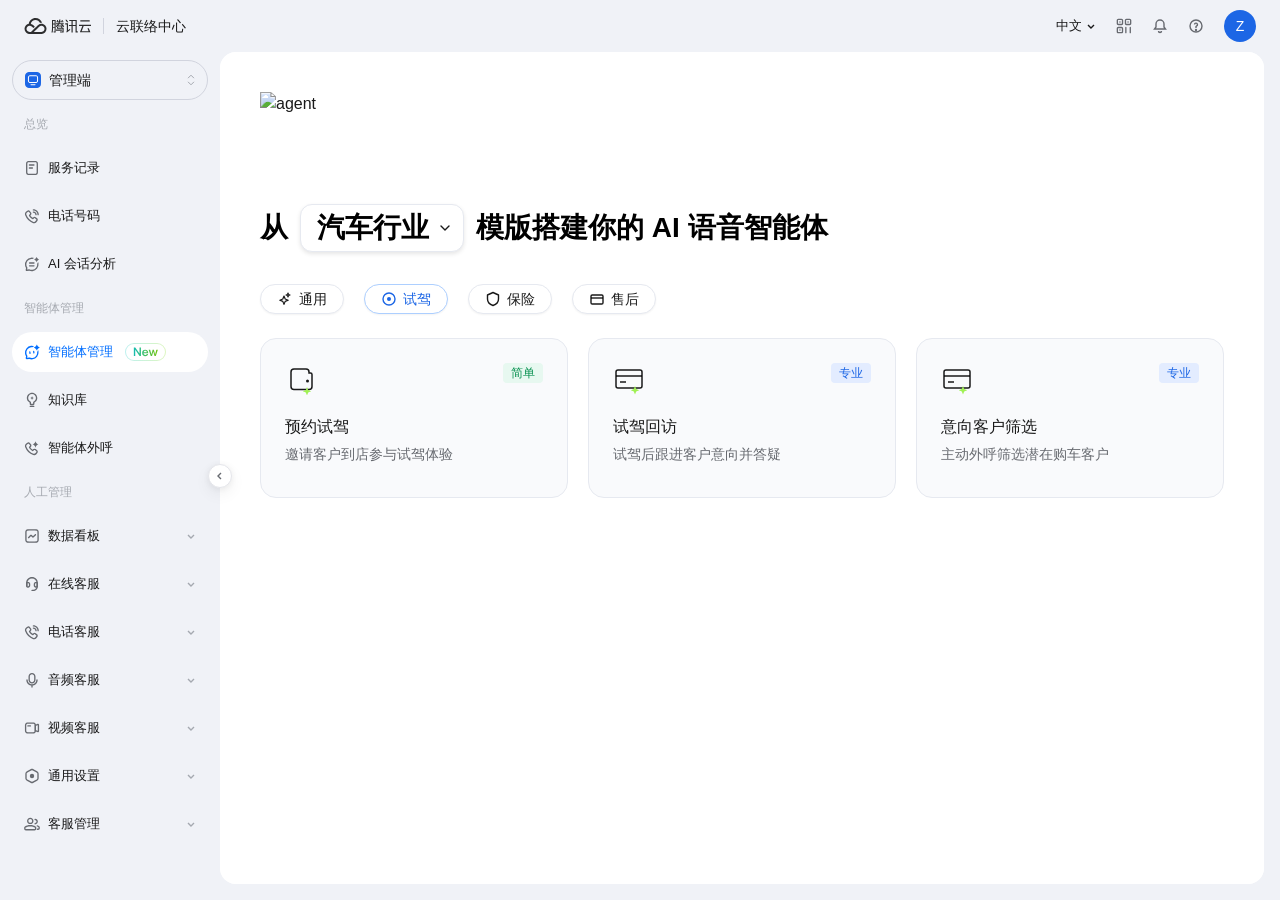
==== Management/Agent/AgentManagement/V4/index.html @ f0213a77 "release: Management/Agent/AgentManagement V4 - 智能体管理表单模式定稿" ====
<!doctype html>
<html lang="en">
  <head>
    <meta charset="UTF-8" />
    <meta name="viewport" content="width=device-width, initial-scale=1.0" />
    <title>tccc-agent-templates</title>
    <script type="module" crossorigin src="assets/index-DRwuhpdd.js"></script>
    <link rel="stylesheet" crossorigin href="assets/index-CaRxccrh.css">
  </head>
  <body>
    <div id="root"></div>
  </body>
</html>
---- Management/Agent/AgentManagement/V4/assets/index-CaRxccrh.css ----
*,:before,:after,::backdrop{--tw-border-spacing-x:0;--tw-border-spacing-y:0;--tw-translate-x:0;--tw-translate-y:0;--tw-rotate:0;--tw-skew-x:0;--tw-skew-y:0;--tw-scale-x:1;--tw-scale-y:1;--tw-pan-x: ;--tw-pan-y: ;--tw-pinch-zoom: ;--tw-scroll-snap-strictness:proximity;--tw-gradient-from-position: ;--tw-gradient-via-position: ;--tw-gradient-to-position: ;--tw-ordinal: ;--tw-slashed-zero: ;--tw-numeric-figure: ;--tw-numeric-spacing: ;--tw-numeric-fraction: ;--tw-ring-inset: ;--tw-ring-offset-width:0px;--tw-ring-offset-color:#fff;--tw-ring-color:#3b82f680;--tw-ring-offset-shadow:0 0 #0000;--tw-ring-shadow:0 0 #0000;--tw-shadow:0 0 #0000;--tw-shadow-colored:0 0 #0000;--tw-blur: ;--tw-brightness: ;--tw-contrast: ;--tw-grayscale: ;--tw-hue-rotate: ;--tw-invert: ;--tw-saturate: ;--tw-sepia: ;--tw-drop-shadow: ;--tw-backdrop-blur: ;--tw-backdrop-brightness: ;--tw-backdrop-contrast: ;--tw-backdrop-grayscale: ;--tw-backdrop-hue-rotate: ;--tw-backdrop-invert: ;--tw-backdrop-opacity: ;--tw-backdrop-saturate: ;--tw-backdrop-sepia: ;--tw-contain-size: ;--tw-contain-layout: ;--tw-contain-paint: ;--tw-contain-style: }*,:before,:after{box-sizing:border-box;border:0 solid #e5e7eb}:before,:after{--tw-content:""}html,:host{-webkit-text-size-adjust:100%;tab-size:4;font-feature-settings:normal;font-variation-settings:normal;-webkit-tap-highlight-color:transparent;font-family:PingFang SC,-apple-system,BlinkMacSystemFont,Helvetica Neue,Arial,sans-serif;line-height:1.5}body{line-height:inherit;margin:0}hr{height:0;color:inherit;border-top-width:1px}abbr:where([title]){-webkit-text-decoration:underline dotted;text-decoration:underline dotted}h1,h2,h3,h4,h5,h6{font-size:inherit;font-weight:inherit}a{color:inherit;-webkit-text-decoration:inherit;text-decoration:inherit}b,strong{font-weight:bolder}code,kbd,samp,pre{font-feature-settings:normal;font-variation-settings:normal;font-family:ui-monospace,SFMono-Regular,Menlo,Monaco,Consolas,Liberation Mono,Courier New,monospace;font-size:1em}small{font-size:80%}sub,sup{vertical-align:baseline;font-size:75%;line-height:0;position:relative}sub{bottom:-.25em}sup{top:-.5em}table{text-indent:0;border-color:inherit;border-collapse:collapse}button,input,optgroup,select,textarea{font-feature-settings:inherit;font-variation-settings:inherit;font-family:inherit;font-size:100%;font-weight:inherit;line-height:inherit;letter-spacing:inherit;color:inherit;margin:0;padding:0}button,select{text-transform:none}button,input:where([type=button]),input:where([type=reset]),input:where([type=submit]){-webkit-appearance:button;background-color:#0000;background-image:none}:-moz-focusring{outline:auto}:-moz-ui-invalid{box-shadow:none}progress{vertical-align:baseline}::-webkit-inner-spin-button{height:auto}::-webkit-outer-spin-button{height:auto}[type=search]{-webkit-appearance:textfield;outline-offset:-2px}::-webkit-search-decoration{-webkit-appearance:none}::-webkit-file-upload-button{-webkit-appearance:button;font:inherit}summary{display:list-item}blockquote,dl,dd,h1,h2,h3,h4,h5,h6,hr,figure,p,pre{margin:0}fieldset{margin:0;padding:0}legend{padding:0}ol,ul,menu{margin:0;padding:0;list-style:none}dialog{padding:0}textarea{resize:vertical}input::-moz-placeholder{opacity:1;color:#9ca3af}textarea::-moz-placeholder{opacity:1;color:#9ca3af}input::placeholder,textarea::placeholder{opacity:1;color:#9ca3af}button,[role=button]{cursor:pointer}:disabled{cursor:default}img,svg,video,canvas,audio,iframe,embed,object{vertical-align:middle;display:block}img,video{max-width:100%;height:auto}[hidden]:where(:not([hidden=until-found])){display:none}.sr-only{clip:rect(0, 0, 0, 0);white-space:nowrap;border-width:0;width:1px;height:1px;margin:-1px;padding:0;position:absolute;overflow:hidden}.pointer-events-none{pointer-events:none}.fixed{position:fixed}.absolute{position:absolute}.relative{position:relative}.inset-0{inset:0}.-right-3{right:-.75rem}.bottom-0{bottom:0}.bottom-3{bottom:.75rem}.left-0{left:0}.left-1\/2{left:50%}.left-3{left:.75rem}.left-\[30\%\]{left:30%}.left-full{left:100%}.right-0{right:0}.right-3{right:.75rem}.top-0{top:0}.top-1\/2{top:50%}.top-4{top:1rem}.top-full{top:100%}.z-10{z-index:10}.z-40{z-index:40}.z-50{z-index:50}.z-\[10000\]{z-index:10000}.z-\[9999\]{z-index:9999}.mx-0\.5{margin-left:.125rem;margin-right:.125rem}.mx-5{margin-left:1.25rem;margin-right:1.25rem}.mx-6{margin-left:1.5rem;margin-right:1.5rem}.mx-auto{margin-left:auto;margin-right:auto}.my-1{margin-top:.25rem;margin-bottom:.25rem}.-ml-1{margin-left:-.25rem}.-mr-1{margin-right:-.25rem}.mb-0\.5{margin-bottom:.125rem}.mb-1{margin-bottom:.25rem}.mb-2{margin-bottom:.5rem}.mb-3{margin-bottom:.75rem}.mb-4{margin-bottom:1rem}.mb-6{margin-bottom:1.5rem}.ml-1{margin-left:.25rem}.ml-2{margin-left:.5rem}.mr-2{margin-right:.5rem}.mt-0\.5{margin-top:.125rem}.mt-1{margin-top:.25rem}.mt-1\.5{margin-top:.375rem}.mt-2{margin-top:.5rem}.mt-3{margin-top:.75rem}.mt-5{margin-top:1.25rem}.mt-6{margin-top:1.5rem}.mt-8{margin-top:2rem}.line-clamp-2{-webkit-line-clamp:2;-webkit-box-orient:vertical;display:-webkit-box;overflow:hidden}.block{display:block}.inline-block{display:inline-block}.flex{display:flex}.inline-flex{display:inline-flex}.table{display:table}.grid{display:grid}.h-10{height:2.5rem}.h-11{height:2.75rem}.h-12{height:3rem}.h-14{height:3.5rem}.h-16{height:4rem}.h-2{height:.5rem}.h-2\.5{height:.625rem}.h-3{height:.75rem}.h-3\.5{height:.875rem}.h-4{height:1rem}.h-5{height:1.25rem}.h-6{height:1.5rem}.h-7{height:1.75rem}.h-8{height:2rem}.h-9{height:2.25rem}.h-\[100px\]{height:100px}.h-\[12px\]{height:12px}.h-\[160px\]{height:160px}.h-\[180px\]{height:180px}.h-\[30px\]{height:30px}.h-\[52px\]{height:52px}.h-\[60px\]{height:60px}.h-\[64px\]{height:64px}.h-\[72px\]{height:72px}.h-\[88px\]{height:88px}.h-auto{height:auto}.h-full{height:100%}.h-px{height:1px}.max-h-\[420px\]{max-height:420px}.min-h-0{min-height:0}.min-h-\[12px\]{min-height:12px}.w-10{width:2.5rem}.w-14{width:3.5rem}.w-2\.5{width:.625rem}.w-20{width:5rem}.w-3{width:.75rem}.w-3\.5{width:.875rem}.w-4{width:1rem}.w-5{width:1.25rem}.w-6{width:1.5rem}.w-7{width:1.75rem}.w-8{width:2rem}.w-\[100px\]{width:100px}.w-\[112px\]{width:112px}.w-\[160px\]{width:160px}.w-\[18px\]{width:18px}.w-\[20\%\]{width:20%}.w-\[30\%\]{width:30%}.w-\[420px\]{width:420px}.w-\[440px\]{width:440px}.w-\[684px\]{width:684px}.w-\[68px\]{width:68px}.w-\[96px\]{width:96px}.w-full{width:100%}.w-px{width:1px}.min-w-0{min-width:0}.min-w-\[116px\]{min-width:116px}.min-w-\[160px\]{min-width:160px}.min-w-\[64px\]{min-width:64px}.min-w-\[88px\]{min-width:88px}.max-w-\[120px\]{max-width:120px}.max-w-\[80\%\]{max-width:80%}.flex-1{flex:1}.shrink-0{flex-shrink:0}.table-fixed{table-layout:fixed}.border-collapse{border-collapse:collapse}.-translate-x-1\/2{--tw-translate-x:-50%;transform:translate(var(--tw-translate-x), var(--tw-translate-y)) rotate(var(--tw-rotate)) skewX(var(--tw-skew-x)) skewY(var(--tw-skew-y)) scaleX(var(--tw-scale-x)) scaleY(var(--tw-scale-y))}.-translate-y-1\/2{--tw-translate-y:-50%;transform:translate(var(--tw-translate-x), var(--tw-translate-y)) rotate(var(--tw-rotate)) skewX(var(--tw-skew-x)) skewY(var(--tw-skew-y)) scaleX(var(--tw-scale-x)) scaleY(var(--tw-scale-y))}.translate-x-0{--tw-translate-x:0px;transform:translate(var(--tw-translate-x), var(--tw-translate-y)) rotate(var(--tw-rotate)) skewX(var(--tw-skew-x)) skewY(var(--tw-skew-y)) scaleX(var(--tw-scale-x)) scaleY(var(--tw-scale-y))}.translate-x-4{--tw-translate-x:1rem;transform:translate(var(--tw-translate-x), var(--tw-translate-y)) rotate(var(--tw-rotate)) skewX(var(--tw-skew-x)) skewY(var(--tw-skew-y)) scaleX(var(--tw-scale-x)) scaleY(var(--tw-scale-y))}.rotate-180{--tw-rotate:180deg;transform:translate(var(--tw-translate-x), var(--tw-translate-y)) rotate(var(--tw-rotate)) skewX(var(--tw-skew-x)) skewY(var(--tw-skew-y)) scaleX(var(--tw-scale-x)) scaleY(var(--tw-scale-y))}.transform{transform:translate(var(--tw-translate-x), var(--tw-translate-y)) rotate(var(--tw-rotate)) skewX(var(--tw-skew-x)) skewY(var(--tw-skew-y)) scaleX(var(--tw-scale-x)) scaleY(var(--tw-scale-y))}.cursor-not-allowed{cursor:not-allowed}.cursor-pointer{cursor:pointer}.select-none{-webkit-user-select:none;user-select:none}.resize-none{resize:none}.resize{resize:both}.list-none{list-style-type:none}.grid-cols-2{grid-template-columns:repeat(2,minmax(0,1fr))}.grid-cols-3{grid-template-columns:repeat(3,minmax(0,1fr))}.grid-cols-\[40px_1fr_40px\]{grid-template-columns:40px 1fr 40px}.flex-col{flex-direction:column}.flex-wrap{flex-wrap:wrap}.items-start{align-items:flex-start}.items-center{align-items:center}.items-stretch{align-items:stretch}.justify-end{justify-content:flex-end}.justify-center{justify-content:center}.justify-between{justify-content:space-between}.gap-0\.5{gap:.125rem}.gap-1{gap:.25rem}.gap-1\.5{gap:.375rem}.gap-2{gap:.5rem}.gap-3{gap:.75rem}.gap-4{gap:1rem}.gap-5{gap:1.25rem}.gap-6{gap:1.5rem}.gap-\[6px\]{gap:6px}.gap-px{gap:1px}.space-y-2>:not([hidden])~:not([hidden]){--tw-space-y-reverse:0;margin-top:calc(.5rem * calc(1 - var(--tw-space-y-reverse)));margin-bottom:calc(.5rem * var(--tw-space-y-reverse))}.space-y-3>:not([hidden])~:not([hidden]){--tw-space-y-reverse:0;margin-top:calc(.75rem * calc(1 - var(--tw-space-y-reverse)));margin-bottom:calc(.75rem * var(--tw-space-y-reverse))}.space-y-5>:not([hidden])~:not([hidden]){--tw-space-y-reverse:0;margin-top:calc(1.25rem * calc(1 - var(--tw-space-y-reverse)));margin-bottom:calc(1.25rem * var(--tw-space-y-reverse))}.space-y-\[12px\]>:not([hidden])~:not([hidden]){--tw-space-y-reverse:0;margin-top:calc(12px * calc(1 - var(--tw-space-y-reverse)));margin-bottom:calc(12px * var(--tw-space-y-reverse))}.overflow-auto{overflow:auto}.overflow-hidden{overflow:hidden}.overflow-x-auto{overflow-x:auto}.overflow-y-auto{overflow-y:auto}.overflow-x-hidden{overflow-x:hidden}.truncate{text-overflow:ellipsis;white-space:nowrap;overflow:hidden}.whitespace-nowrap{white-space:nowrap}.whitespace-pre-line{white-space:pre-line}.whitespace-pre-wrap{white-space:pre-wrap}.rounded{border-radius:.25rem}.rounded-2xl{border-radius:1rem}.rounded-\[14px\]{border-radius:14px}.rounded-\[1px\]{border-radius:1px}.rounded-\[4px\]{border-radius:4px}.rounded-full{border-radius:9999px}.rounded-lg{border-radius:.5rem}.rounded-md{border-radius:.375rem}.rounded-sm{border-radius:.125rem}.rounded-xl{border-radius:.75rem}.border{border-width:1px}.border-\[3px\]{border-width:3px}.border-x{border-left-width:1px;border-right-width:1px}.border-b{border-bottom-width:1px}.border-l{border-left-width:1px}.border-t{border-top-width:1px}.border-\[\#1C66E5\]{--tw-border-opacity:1;border-color:rgb(28 102 229/var(--tw-border-opacity,1))}.border-\[\#ADCFFF\]{--tw-border-opacity:1;border-color:rgb(173 207 255/var(--tw-border-opacity,1))}.border-\[\#C8D3E6\]{--tw-border-opacity:1;border-color:rgb(200 211 230/var(--tw-border-opacity,1))}.border-\[\#C9CDD4\]{--tw-border-opacity:1;border-color:rgb(201 205 212/var(--tw-border-opacity,1))}.border-\[\#D1D4DE\]{--tw-border-opacity:1;border-color:rgb(209 212 222/var(--tw-border-opacity,1))}.border-\[\#D9DCE3\]{--tw-border-opacity:1;border-color:rgb(217 220 227/var(--tw-border-opacity,1))}.border-\[\#E54545\]{--tw-border-opacity:1;border-color:rgb(229 69 69/var(--tw-border-opacity,1))}.border-\[\#E5E6EB\]{--tw-border-opacity:1;border-color:rgb(229 230 235/var(--tw-border-opacity,1))}.border-\[\#E6E9EF\]{--tw-border-opacity:1;border-color:rgb(230 233 239/var(--tw-border-opacity,1))}.border-\[\#E6E9F0\]{--tw-border-opacity:1;border-color:rgb(230 233 240/var(--tw-border-opacity,1))}.border-\[\#F2F3F5\]{--tw-border-opacity:1;border-color:rgb(242 243 245/var(--tw-border-opacity,1))}.border-brandblue{--tw-border-opacity:1;border-color:rgb(0 110 255/var(--tw-border-opacity,1))}.border-buttonblue{--tw-border-opacity:1;border-color:rgb(28 102 229/var(--tw-border-opacity,1))}.border-strokeprimary{--tw-border-opacity:1;border-color:rgb(209 212 222/var(--tw-border-opacity,1))}.border-strokesecondary{--tw-border-opacity:1;border-color:rgb(230 233 240/var(--tw-border-opacity,1))}.border-texttertiary{--tw-border-opacity:1;border-color:rgb(165 169 176/var(--tw-border-opacity,1))}.bg-\[\#131417\]{--tw-bg-opacity:1;background-color:rgb(19 20 23/var(--tw-bg-opacity,1))}.bg-\[\#1C66E5\]{--tw-bg-opacity:1;background-color:rgb(28 102 229/var(--tw-bg-opacity,1))}.bg-\[\#C8D3E6\]{--tw-bg-opacity:1;background-color:rgb(200 211 230/var(--tw-bg-opacity,1))}.bg-\[\#D1D4DE\]{--tw-bg-opacity:1;background-color:rgb(209 212 222/var(--tw-bg-opacity,1))}.bg-\[\#DCDDE1\]{--tw-bg-opacity:1;background-color:rgb(220 221 225/var(--tw-bg-opacity,1))}.bg-\[\#E3ECFF\]{--tw-bg-opacity:1;background-color:rgb(227 236 255/var(--tw-bg-opacity,1))}.bg-\[\#E54545\]{--tw-bg-opacity:1;background-color:rgb(229 69 69/var(--tw-bg-opacity,1))}.bg-\[\#E5E6EB\]{--tw-bg-opacity:1;background-color:rgb(229 230 235/var(--tw-bg-opacity,1))}.bg-\[\#E6E9F0\]{--tw-bg-opacity:1;background-color:rgb(230 233 240/var(--tw-bg-opacity,1))}.bg-\[\#E7F8F0\]{--tw-bg-opacity:1;background-color:rgb(231 248 240/var(--tw-bg-opacity,1))}.bg-\[\#E8F6EE\]{--tw-bg-opacity:1;background-color:rgb(232 246 238/var(--tw-bg-opacity,1))}.bg-\[\#EAF2FF\]{--tw-bg-opacity:1;background-color:rgb(234 242 255/var(--tw-bg-opacity,1))}.bg-\[\#EBEDF1\]{--tw-bg-opacity:1;background-color:rgb(235 237 241/var(--tw-bg-opacity,1))}.bg-\[\#EBF3FF\]{--tw-bg-opacity:1;background-color:rgb(235 243 255/var(--tw-bg-opacity,1))}.bg-\[\#F0F2F7\]{--tw-bg-opacity:1;background-color:rgb(240 242 247/var(--tw-bg-opacity,1))}.bg-\[\#F2F3F5\]{--tw-bg-opacity:1;background-color:rgb(242 243 245/var(--tw-bg-opacity,1))}.bg-\[\#F2F4F8\]{--tw-bg-opacity:1;background-color:rgb(242 244 248/var(--tw-bg-opacity,1))}.bg-\[\#F5F7FA\]{--tw-bg-opacity:1;background-color:rgb(245 247 250/var(--tw-bg-opacity,1))}.bg-\[\#F9FAFC\]{--tw-bg-opacity:1;background-color:rgb(249 250 252/var(--tw-bg-opacity,1))}.bg-\[\#FFF4E5\]{--tw-bg-opacity:1;background-color:rgb(255 244 229/var(--tw-bg-opacity,1))}.bg-black\/30{background-color:#0000004d}.bg-black\/\[0\.04\]{background-color:#0000000a}.bg-brandblue{--tw-bg-opacity:1;background-color:rgb(0 110 255/var(--tw-bg-opacity,1))}.bg-buttonblue{--tw-bg-opacity:1;background-color:rgb(28 102 229/var(--tw-bg-opacity,1))}.bg-strokesecondary{--tw-bg-opacity:1;background-color:rgb(230 233 240/var(--tw-bg-opacity,1))}.bg-transparent{background-color:#0000}.bg-white{--tw-bg-opacity:1;background-color:rgb(255 255 255/var(--tw-bg-opacity,1))}.p-0\.5{padding:.125rem}.p-1\.5{padding:.375rem}.p-5{padding:1.25rem}.p-6{padding:1.5rem}.px-1\.5{padding-left:.375rem;padding-right:.375rem}.px-10{padding-left:2.5rem;padding-right:2.5rem}.px-2{padding-left:.5rem;padding-right:.5rem}.px-3{padding-left:.75rem;padding-right:.75rem}.px-3\.5{padding-left:.875rem;padding-right:.875rem}.px-4{padding-left:1rem;padding-right:1rem}.px-5{padding-left:1.25rem;padding-right:1.25rem}.px-6{padding-left:1.5rem;padding-right:1.5rem}.px-\[18px\]{padding-left:18px;padding-right:18px}.py-1{padding-top:.25rem;padding-bottom:.25rem}.py-10{padding-top:2.5rem;padding-bottom:2.5rem}.py-2{padding-top:.5rem;padding-bottom:.5rem}.py-2\.5{padding-top:.625rem;padding-bottom:.625rem}.py-3{padding-top:.75rem;padding-bottom:.75rem}.py-3\.5{padding-top:.875rem;padding-bottom:.875rem}.py-5{padding-top:1.25rem;padding-bottom:1.25rem}.py-6{padding-top:1.5rem;padding-bottom:1.5rem}.pb-10{padding-bottom:2.5rem}.pb-2{padding-bottom:.5rem}.pb-3{padding-bottom:.75rem}.pb-4{padding-bottom:1rem}.pb-5{padding-bottom:1.25rem}.pb-6{padding-bottom:1.5rem}.pl-2{padding-left:.5rem}.pl-3{padding-left:.75rem}.pl-4{padding-left:1rem}.pl-5{padding-left:1.25rem}.pl-8{padding-left:2rem}.pl-\[28px\]{padding-left:28px}.pr-1\.5{padding-right:.375rem}.pr-2{padding-right:.5rem}.pr-2\.5{padding-right:.625rem}.pr-4{padding-right:1rem}.pr-5{padding-right:1.25rem}.pt-1{padding-top:.25rem}.pt-10{padding-top:2.5rem}.pt-16{padding-top:4rem}.pt-2{padding-top:.5rem}.pt-3{padding-top:.75rem}.pt-4{padding-top:1rem}.pt-5{padding-top:1.25rem}.pt-6{padding-top:1.5rem}.pt-\[120px\]{padding-top:120px}.pt-\[18px\]{padding-top:18px}.text-left{text-align:left}.text-center{text-align:center}.text-right{text-align:right}.align-middle{vertical-align:middle}.text-\[10px\]{font-size:10px}.text-\[11px\]{font-size:11px}.text-\[12px\]{font-size:12px}.text-\[13px\]{font-size:13px}.text-\[14px\]{font-size:14px}.text-\[16px\]{font-size:16px}.text-\[18px\]{font-size:18px}.text-\[22px\]{font-size:22px}.text-\[28px\]{font-size:28px}.text-sm{font-size:.875rem;line-height:1.25rem}.text-xs{font-size:.75rem;line-height:1rem}.font-medium{font-weight:500}.font-normal{font-weight:400}.font-semibold{font-weight:600}.leading-4{line-height:1rem}.leading-5{line-height:1.25rem}.leading-6{line-height:1.5rem}.leading-9{line-height:2.25rem}.leading-\[16px\]{line-height:16px}.leading-\[18px\]{line-height:18px}.leading-\[20px\]{line-height:20px}.leading-\[22px\]{line-height:22px}.leading-\[27px\]{line-height:27px}.leading-none{line-height:1}.text-\[\#089050\]{--tw-text-opacity:1;color:rgb(8 144 80/var(--tw-text-opacity,1))}.text-\[\#16A34A\]{--tw-text-opacity:1;color:rgb(22 163 74/var(--tw-text-opacity,1))}.text-\[\#1C66E5\]{--tw-text-opacity:1;color:rgb(28 102 229/var(--tw-text-opacity,1))}.text-\[\#1D2129\]{--tw-text-opacity:1;color:rgb(29 33 41/var(--tw-text-opacity,1))}.text-\[\#4E5969\]{--tw-text-opacity:1;color:rgb(78 89 105/var(--tw-text-opacity,1))}.text-\[\#86909C\]{--tw-text-opacity:1;color:rgb(134 144 156/var(--tw-text-opacity,1))}.text-\[\#A5A9B0\]{--tw-text-opacity:1;color:rgb(165 169 176/var(--tw-text-opacity,1))}.text-\[\#C9CDD4\]{--tw-text-opacity:1;color:rgb(201 205 212/var(--tw-text-opacity,1))}.text-\[\#E54545\]{--tw-text-opacity:1;color:rgb(229 69 69/var(--tw-text-opacity,1))}.text-\[\#FF7200\]{--tw-text-opacity:1;color:rgb(255 114 0/var(--tw-text-opacity,1))}.text-\[rgba\(0\,0\,0\,0\.9\)\]{color:#000000e6}.text-black{--tw-text-opacity:1;color:rgb(0 0 0/var(--tw-text-opacity,1))}.text-brandblue{--tw-text-opacity:1;color:rgb(0 110 255/var(--tw-text-opacity,1))}.text-buttonblue{--tw-text-opacity:1;color:rgb(28 102 229/var(--tw-text-opacity,1))}.text-textprimary{color:#000000e6}.text-textsecondary{--tw-text-opacity:1;color:rgb(103 106 112/var(--tw-text-opacity,1))}.text-texttertiary{--tw-text-opacity:1;color:rgb(165 169 176/var(--tw-text-opacity,1))}.text-white{--tw-text-opacity:1;color:rgb(255 255 255/var(--tw-text-opacity,1))}.placeholder-texttertiary::placeholder{--tw-placeholder-opacity:1;color:rgb(165 169 176/var(--tw-placeholder-opacity,1))}.opacity-0{opacity:0}.opacity-40{opacity:.4}.shadow{--tw-shadow:0 1px 3px 0 #0000001a, 0 1px 2px -1px #0000001a;--tw-shadow-colored:0 1px 3px 0 var(--tw-shadow-color), 0 1px 2px -1px var(--tw-shadow-color);box-shadow:var(--tw-ring-offset-shadow,0 0 #0000), var(--tw-ring-shadow,0 0 #0000), var(--tw-shadow)}.shadow-\[0_0_0_2px_rgba\(28\,102\,229\,0\.12\)\]{--tw-shadow:0 0 0 2px #1c66e51f;--tw-shadow-colored:0 0 0 2px var(--tw-shadow-color);box-shadow:var(--tw-ring-offset-shadow,0 0 #0000), var(--tw-ring-shadow,0 0 #0000), var(--tw-shadow)}.shadow-\[0_6px_16px_rgba\(0\,0\,0\,0\.06\)\,_0_1px_6px_rgba\(0\,0\,0\,0\.06\)\]{--tw-shadow:0 6px 16px #0000000f, 0 1px 6px #0000000f;--tw-shadow-colored:0 6px 16px var(--tw-shadow-color), 0 1px 6px var(--tw-shadow-color);box-shadow:var(--tw-ring-offset-shadow,0 0 #0000), var(--tw-ring-shadow,0 0 #0000), var(--tw-shadow)}.shadow-\[0_6px_16px_rgba\(0\,0\,0\,0\.12\)\,_0_1px_6px_rgba\(0\,0\,0\,0\.12\)\]{--tw-shadow:0 6px 16px #0000001f, 0 1px 6px #0000001f;--tw-shadow-colored:0 6px 16px var(--tw-shadow-color), 0 1px 6px var(--tw-shadow-color);box-shadow:var(--tw-ring-offset-shadow,0 0 #0000), var(--tw-ring-shadow,0 0 #0000), var(--tw-shadow)}.shadow-card{--tw-shadow:0 1px 2px #0000000d;--tw-shadow-colored:0 1px 2px var(--tw-shadow-color);box-shadow:var(--tw-ring-offset-shadow,0 0 #0000), var(--tw-ring-shadow,0 0 #0000), var(--tw-shadow)}.shadow-card-md{--tw-shadow:0 2px 4px #0000001a;--tw-shadow-colored:0 2px 4px var(--tw-shadow-color);box-shadow:var(--tw-ring-offset-shadow,0 0 #0000), var(--tw-ring-shadow,0 0 #0000), var(--tw-shadow)}.shadow-light-s{--tw-shadow:0 6px 16px #0000000f, 0 1px 6px #0000000f;--tw-shadow-colored:0 6px 16px var(--tw-shadow-color), 0 1px 6px var(--tw-shadow-color);box-shadow:var(--tw-ring-offset-shadow,0 0 #0000), var(--tw-ring-shadow,0 0 #0000), var(--tw-shadow)}.shadow-sm{--tw-shadow:0 1px 2px 0 #0000000d;--tw-shadow-colored:0 1px 2px 0 var(--tw-shadow-color);box-shadow:var(--tw-ring-offset-shadow,0 0 #0000), var(--tw-ring-shadow,0 0 #0000), var(--tw-shadow)}.outline-none{outline-offset:2px;outline:2px solid #0000}.outline{outline-style:solid}.ring{--tw-ring-offset-shadow:var(--tw-ring-inset) 0 0 0 var(--tw-ring-offset-width) var(--tw-ring-offset-color);--tw-ring-shadow:var(--tw-ring-inset) 0 0 0 calc(3px + var(--tw-ring-offset-width)) var(--tw-ring-color);box-shadow:var(--tw-ring-offset-shadow), var(--tw-ring-shadow), var(--tw-shadow,0 0 #0000)}.ring-2{--tw-ring-offset-shadow:var(--tw-ring-inset) 0 0 0 var(--tw-ring-offset-width) var(--tw-ring-offset-color);--tw-ring-shadow:var(--tw-ring-inset) 0 0 0 calc(2px + var(--tw-ring-offset-width)) var(--tw-ring-color);box-shadow:var(--tw-ring-offset-shadow), var(--tw-ring-shadow), var(--tw-shadow,0 0 #0000)}.ring-\[\#E6E9F0\]{--tw-ring-opacity:1;--tw-ring-color:rgb(230 233 240/var(--tw-ring-opacity,1))}.filter{filter:var(--tw-blur) var(--tw-brightness) var(--tw-contrast) var(--tw-grayscale) var(--tw-hue-rotate) var(--tw-invert) var(--tw-saturate) var(--tw-sepia) var(--tw-drop-shadow)}.transition{transition-property:color,background-color,border-color,text-decoration-color,fill,stroke,opacity,box-shadow,transform,filter,-webkit-backdrop-filter,backdrop-filter;transition-duration:.15s;transition-timing-function:cubic-bezier(.4,0,.2,1)}.transition-\[width\]{transition-property:width;transition-duration:.15s;transition-timing-function:cubic-bezier(.4,0,.2,1)}.transition-colors{transition-property:color,background-color,border-color,text-decoration-color,fill,stroke;transition-duration:.15s;transition-timing-function:cubic-bezier(.4,0,.2,1)}.transition-opacity{transition-property:opacity;transition-duration:.15s;transition-timing-function:cubic-bezier(.4,0,.2,1)}.transition-shadow{transition-property:box-shadow;transition-duration:.15s;transition-timing-function:cubic-bezier(.4,0,.2,1)}.transition-transform{transition-property:transform;transition-duration:.15s;transition-timing-function:cubic-bezier(.4,0,.2,1)}.duration-150{transition-duration:.15s}.duration-300{transition-duration:.3s}.ease-\[cubic-bezier\(0\.4\,0\,0\.2\,1\)\]{transition-timing-function:cubic-bezier(.4,0,.2,1)}html,body,#root{height:100%}body{color:#000000e6;-webkit-font-smoothing:antialiased;background:#f0f2f7;margin:0;font-family:PingFang SC,-apple-system,BlinkMacSystemFont,Helvetica Neue,Arial,sans-serif}*,:before,:after{box-sizing:border-box}button{font-family:inherit}.placeholder\:not-italic::placeholder{font-style:normal}.placeholder\:text-\[\#A5A9B0\]::placeholder{--tw-text-opacity:1;color:rgb(165 169 176/var(--tw-text-opacity,1))}.placeholder\:text-texttertiary::placeholder{--tw-text-opacity:1;color:rgb(165 169 176/var(--tw-text-opacity,1))}.first\:border-t-0:first-child{border-top-width:0}.focus-within\:border-buttonblue:focus-within{--tw-border-opacity:1;border-color:rgb(28 102 229/var(--tw-border-opacity,1))}.hover\:border-\[\#0D49BF\]:hover{--tw-border-opacity:1;border-color:rgb(13 73 191/var(--tw-border-opacity,1))}.hover\:border-\[\#1C66E5\]:hover{--tw-border-opacity:1;border-color:rgb(28 102 229/var(--tw-border-opacity,1))}.hover\:border-\[\#D43A3A\]:hover{--tw-border-opacity:1;border-color:rgb(212 58 58/var(--tw-border-opacity,1))}.hover\:border-brandblue:hover{--tw-border-opacity:1;border-color:rgb(0 110 255/var(--tw-border-opacity,1))}.hover\:border-buttonblue:hover{--tw-border-opacity:1;border-color:rgb(28 102 229/var(--tw-border-opacity,1))}.hover\:border-strokeprimary:hover{--tw-border-opacity:1;border-color:rgb(209 212 222/var(--tw-border-opacity,1))}.hover\:bg-\[\#0D49BF\]:hover{--tw-bg-opacity:1;background-color:rgb(13 73 191/var(--tw-bg-opacity,1))}.hover\:bg-\[\#D43A3A\]:hover{--tw-bg-opacity:1;background-color:rgb(212 58 58/var(--tw-bg-opacity,1))}.hover\:bg-\[\#D9E8FF\]:hover{--tw-bg-opacity:1;background-color:rgb(217 232 255/var(--tw-bg-opacity,1))}.hover\:bg-\[\#E6E9F0\]:hover{--tw-bg-opacity:1;background-color:rgb(230 233 240/var(--tw-bg-opacity,1))}.hover\:bg-\[\#EBF3FF\]:hover{--tw-bg-opacity:1;background-color:rgb(235 243 255/var(--tw-bg-opacity,1))}.hover\:bg-\[\#F0F5FF\]:hover{--tw-bg-opacity:1;background-color:rgb(240 245 255/var(--tw-bg-opacity,1))}.hover\:bg-\[\#F2F4F8\]:hover{--tw-bg-opacity:1;background-color:rgb(242 244 248/var(--tw-bg-opacity,1))}.hover\:bg-\[\#F9FAFC\]:hover{--tw-bg-opacity:1;background-color:rgb(249 250 252/var(--tw-bg-opacity,1))}.hover\:bg-\[\#FAFBFC\]:hover{--tw-bg-opacity:1;background-color:rgb(250 251 252/var(--tw-bg-opacity,1))}.hover\:bg-\[\#FEF2F2\]:hover{--tw-bg-opacity:1;background-color:rgb(254 242 242/var(--tw-bg-opacity,1))}.hover\:bg-bgtable:hover{--tw-bg-opacity:1;background-color:rgb(249 250 252/var(--tw-bg-opacity,1))}.hover\:bg-black\/\[0\.04\]:hover{background-color:#0000000a}.hover\:bg-buttonbluehover:hover{--tw-bg-opacity:1;background-color:rgb(13 73 191/var(--tw-bg-opacity,1))}.hover\:text-\[\#0D49BF\]:hover{--tw-text-opacity:1;color:rgb(13 73 191/var(--tw-text-opacity,1))}.hover\:text-\[\#1C66E5\]:hover{--tw-text-opacity:1;color:rgb(28 102 229/var(--tw-text-opacity,1))}.hover\:text-\[\#D43A3A\]:hover{--tw-text-opacity:1;color:rgb(212 58 58/var(--tw-text-opacity,1))}.hover\:text-brandblue:hover{--tw-text-opacity:1;color:rgb(0 110 255/var(--tw-text-opacity,1))}.hover\:text-buttonblue:hover{--tw-text-opacity:1;color:rgb(28 102 229/var(--tw-text-opacity,1))}.hover\:text-buttonbluehover:hover{--tw-text-opacity:1;color:rgb(13 73 191/var(--tw-text-opacity,1))}.hover\:text-textprimary:hover{color:#000000e6}.hover\:underline:hover{text-decoration-line:underline}.hover\:opacity-80:hover{opacity:.8}.hover\:opacity-90:hover{opacity:.9}.hover\:shadow-card-hover:hover{--tw-shadow:0 4px 8px #0000000d;--tw-shadow-colored:0 4px 8px var(--tw-shadow-color);box-shadow:var(--tw-ring-offset-shadow,0 0 #0000), var(--tw-ring-shadow,0 0 #0000), var(--tw-shadow)}.focus\:border-buttonblue:focus{--tw-border-opacity:1;border-color:rgb(28 102 229/var(--tw-border-opacity,1))}.disabled\:cursor-not-allowed:disabled{cursor:not-allowed}.disabled\:border-\[\#ADCFFF\]:disabled{--tw-border-opacity:1;border-color:rgb(173 207 255/var(--tw-border-opacity,1))}.disabled\:border-\[\#E6E9F0\]:disabled{--tw-border-opacity:1;border-color:rgb(230 233 240/var(--tw-border-opacity,1))}.disabled\:border-\[\#F4B5B5\]:disabled{--tw-border-opacity:1;border-color:rgb(244 181 181/var(--tw-border-opacity,1))}.disabled\:bg-\[\#ADCFFF\]:disabled{--tw-bg-opacity:1;background-color:rgb(173 207 255/var(--tw-bg-opacity,1))}.disabled\:bg-\[\#F4B5B5\]:disabled{--tw-bg-opacity:1;background-color:rgb(244 181 181/var(--tw-bg-opacity,1))}.disabled\:bg-white:disabled{--tw-bg-opacity:1;background-color:rgb(255 255 255/var(--tw-bg-opacity,1))}.disabled\:text-\[\#ADCFFF\]:disabled{--tw-text-opacity:1;color:rgb(173 207 255/var(--tw-text-opacity,1))}.disabled\:text-\[\#C9CDD4\]:disabled{--tw-text-opacity:1;color:rgb(201 205 212/var(--tw-text-opacity,1))}.disabled\:text-\[\#F4B5B5\]:disabled{--tw-text-opacity:1;color:rgb(244 181 181/var(--tw-text-opacity,1))}.disabled\:text-white:disabled{--tw-text-opacity:1;color:rgb(255 255 255/var(--tw-text-opacity,1))}.group:hover .group-hover\:pointer-events-none{pointer-events:none}.group:hover .group-hover\:pointer-events-auto{pointer-events:auto}.group:hover .group-hover\:opacity-0{opacity:0}.group:hover .group-hover\:opacity-100{opacity:1}
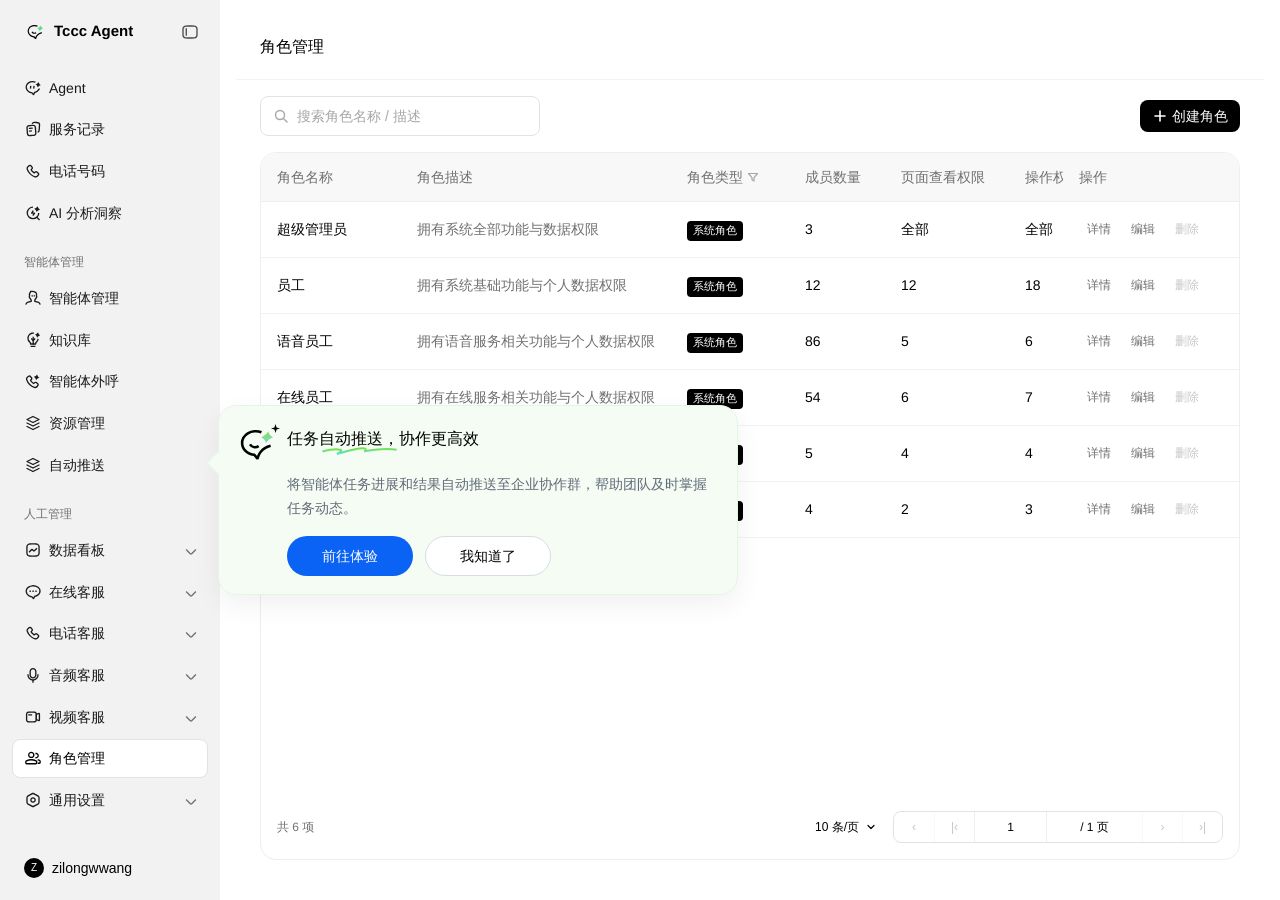
==== commit 736844a8: "release: 管理端/智能体/AgentManagement V4 - 完善批量移动闭环" ====
--- a/Management/Agent/AgentManagement/V4/index.html
+++ b/Management/Agent/AgentManagement/V4/index.html
@@ -1,11 +1,14 @@
 <!doctype html>
-<html lang="en">
+<html lang="zh-CN">
   <head>
     <meta charset="UTF-8" />
     <meta name="viewport" content="width=device-width, initial-scale=1.0" />
-    <title>tccc-agent-templates</title>
-    <script type="module" crossorigin src="assets/index-DRwuhpdd.js"></script>
-    <link rel="stylesheet" crossorigin href="assets/index-CaRxccrh.css">
+    <title>TCCC Voice Agent</title>
+    <link rel="preconnect" href="https://fonts.googleapis.com" />
+    <link rel="preconnect" href="https://fonts.gstatic.com" crossorigin />
+    <link href="https://fonts.googleapis.com/css2?family=Afacad+Flux:wght@500&display=swap" rel="stylesheet" />
+    <script type="module" crossorigin src="./assets/index-LH8DPGth.js"></script>
+    <link rel="stylesheet" crossorigin href="./assets/index-Cowt6BtD.css">
   </head>
   <body>
     <div id="root"></div>
--- a/Management/Agent/AgentManagement/V4/assets/index-Cowt6BtD.css
+++ b/Management/Agent/AgentManagement/V4/assets/index-Cowt6BtD.css
@@ -0,0 +1 @@
+*,:before,:after,::backdrop{--tw-border-spacing-x:0;--tw-border-spacing-y:0;--tw-translate-x:0;--tw-translate-y:0;--tw-rotate:0;--tw-skew-x:0;--tw-skew-y:0;--tw-scale-x:1;--tw-scale-y:1;--tw-pan-x: ;--tw-pan-y: ;--tw-pinch-zoom: ;--tw-scroll-snap-strictness:proximity;--tw-gradient-from-position: ;--tw-gradient-via-position: ;--tw-gradient-to-position: ;--tw-ordinal: ;--tw-slashed-zero: ;--tw-numeric-figure: ;--tw-numeric-spacing: ;--tw-numeric-fraction: ;--tw-ring-inset: ;--tw-ring-offset-width:0px;--tw-ring-offset-color:#fff;--tw-ring-color:#3b82f680;--tw-ring-offset-shadow:0 0 #0000;--tw-ring-shadow:0 0 #0000;--tw-shadow:0 0 #0000;--tw-shadow-colored:0 0 #0000;--tw-blur: ;--tw-brightness: ;--tw-contrast: ;--tw-grayscale: ;--tw-hue-rotate: ;--tw-invert: ;--tw-saturate: ;--tw-sepia: ;--tw-drop-shadow: ;--tw-backdrop-blur: ;--tw-backdrop-brightness: ;--tw-backdrop-contrast: ;--tw-backdrop-grayscale: ;--tw-backdrop-hue-rotate: ;--tw-backdrop-invert: ;--tw-backdrop-opacity: ;--tw-backdrop-saturate: ;--tw-backdrop-sepia: ;--tw-contain-size: ;--tw-contain-layout: ;--tw-contain-paint: ;--tw-contain-style: }*,:before,:after{box-sizing:border-box;border:0 solid #e5e7eb}:before,:after{--tw-content:""}html,:host{-webkit-text-size-adjust:100%;tab-size:4;font-feature-settings:normal;font-variation-settings:normal;-webkit-tap-highlight-color:transparent;font-family:ui-sans-serif,system-ui,sans-serif,Apple Color Emoji,Segoe UI Emoji,Segoe UI Symbol,Noto Color Emoji;line-height:1.5}body{line-height:inherit;margin:0}hr{height:0;color:inherit;border-top-width:1px}abbr:where([title]){-webkit-text-decoration:underline dotted;text-decoration:underline dotted}h1,h2,h3,h4,h5,h6{font-size:inherit;font-weight:inherit}a{color:inherit;-webkit-text-decoration:inherit;text-decoration:inherit}b,strong{font-weight:bolder}code,kbd,samp,pre{font-feature-settings:normal;font-variation-settings:normal;font-family:ui-monospace,SFMono-Regular,Menlo,Monaco,Consolas,Liberation Mono,Courier New,monospace;font-size:1em}small{font-size:80%}sub,sup{vertical-align:baseline;font-size:75%;line-height:0;position:relative}sub{bottom:-.25em}sup{top:-.5em}table{text-indent:0;border-color:inherit;border-collapse:collapse}button,input,optgroup,select,textarea{font-feature-settings:inherit;font-variation-settings:inherit;font-family:inherit;font-size:100%;font-weight:inherit;line-height:inherit;letter-spacing:inherit;color:inherit;margin:0;padding:0}button,select{text-transform:none}button,input:where([type=button]),input:where([type=reset]),input:where([type=submit]){-webkit-appearance:button;background-color:#0000;background-image:none}:-moz-focusring{outline:auto}:-moz-ui-invalid{box-shadow:none}progress{vertical-align:baseline}::-webkit-inner-spin-button{height:auto}::-webkit-outer-spin-button{height:auto}[type=search]{-webkit-appearance:textfield;outline-offset:-2px}::-webkit-search-decoration{-webkit-appearance:none}::-webkit-file-upload-button{-webkit-appearance:button;font:inherit}summary{display:list-item}blockquote,dl,dd,h1,h2,h3,h4,h5,h6,hr,figure,p,pre{margin:0}fieldset{margin:0;padding:0}legend{padding:0}ol,ul,menu{margin:0;padding:0;list-style:none}dialog{padding:0}textarea{resize:vertical}input::-moz-placeholder{opacity:1;color:#9ca3af}textarea::-moz-placeholder{opacity:1;color:#9ca3af}input::placeholder,textarea::placeholder{opacity:1;color:#9ca3af}button,[role=button]{cursor:pointer}:disabled{cursor:default}img,svg,video,canvas,audio,iframe,embed,object{vertical-align:middle;display:block}img,video{max-width:100%;height:auto}[hidden]:where(:not([hidden=until-found])){display:none}.sr-only{clip:rect(0, 0, 0, 0);white-space:nowrap;border-width:0;width:1px;height:1px;margin:-1px;padding:0;position:absolute;overflow:hidden}.pointer-events-none{pointer-events:none}.collapse{visibility:collapse}.fixed{position:fixed}.absolute{position:absolute}.relative{position:relative}.sticky{position:sticky}.inset-0{inset:0}.inset-x-0{left:0;right:0}.-bottom-px{bottom:-1px}.bottom-2\.5{bottom:.625rem}.left-0{left:0}.left-1\/2{left:50%}.left-\[calc\(100\%\+14px\)\]{left:calc(100% + 14px)}.right-0{right:0}.right-2{right:.5rem}.right-3{right:.75rem}.top-0{top:0}.top-1\/2{top:50%}.top-2{top:.5rem}.top-\[112px\]{top:112px}.z-10{z-index:10}.z-30{z-index:30}.z-40{z-index:40}.z-50{z-index:50}.z-\[200\]{z-index:200}.z-\[220\]{z-index:220}.z-\[240\]{z-index:240}.z-\[250\]{z-index:250}.z-\[300\]{z-index:300}.z-\[999\]{z-index:999}.-mx-1{margin-left:-.25rem;margin-right:-.25rem}.my-5{margin-top:1.25rem;margin-bottom:1.25rem}.-ml-1{margin-left:-.25rem}.mb-1{margin-bottom:.25rem}.mb-2{margin-bottom:.5rem}.mb-3{margin-bottom:.75rem}.mb-4{margin-bottom:1rem}.mb-6{margin-bottom:1.5rem}.ml-0\.5{margin-left:.125rem}.ml-2{margin-left:.5rem}.ml-auto{margin-left:auto}.mr-2{margin-right:.5rem}.mt-0\.5{margin-top:.125rem}.mt-1{margin-top:.25rem}.mt-1\.5{margin-top:.375rem}.mt-2\.5{margin-top:.625rem}.mt-3{margin-top:.75rem}.mt-4{margin-top:1rem}.mt-6{margin-top:1.5rem}.mt-7{margin-top:1.75rem}.mt-auto{margin-top:auto}.line-clamp-2{-webkit-line-clamp:2;-webkit-box-orient:vertical;display:-webkit-box;overflow:hidden}.block{display:block}.inline-block{display:inline-block}.flex{display:flex}.inline-flex{display:inline-flex}.table{display:table}.grid{display:grid}.hidden{display:none}.h-0\.5{height:.125rem}.h-1\.5{height:.375rem}.h-10{height:2.5rem}.h-11{height:2.75rem}.h-12{height:3rem}.h-14{height:3.5rem}.h-16{height:4rem}.h-3{height:.75rem}.h-3\.5{height:.875rem}.h-4{height:1rem}.h-5{height:1.25rem}.h-56{height:14rem}.h-6{height:1.5rem}.h-7{height:1.75rem}.h-8{height:2rem}.h-9{height:2.25rem}.h-\[22px\]{height:22px}.h-\[26px\]{height:26px}.h-\[34px\]{height:34px}.h-\[42px\]{height:42px}.h-\[460px\]{height:460px}.h-\[560px\]{height:560px}.h-\[58px\]{height:58px}.h-\[60px\]{height:60px}.h-\[64px\]{height:64px}.h-\[9px\]{height:9px}.h-full{height:100%}.h-px{height:1px}.max-h-\[240px\]{max-height:240px}.max-h-\[300px\]{max-height:300px}.min-h-0{min-height:0}.min-h-10{min-height:2.5rem}.min-h-\[112px\]{min-height:112px}.min-h-\[204px\]{min-height:204px}.w-1{width:.25rem}.w-1\.5{width:.375rem}.w-10{width:2.5rem}.w-11{width:2.75rem}.w-12{width:3rem}.w-2{width:.5rem}.w-20{width:5rem}.w-3{width:.75rem}.w-4{width:1rem}.w-5{width:1.25rem}.w-6{width:1.5rem}.w-7{width:1.75rem}.w-8{width:2rem}.w-\[10\%\]{width:10%}.w-\[11\%\]{width:11%}.w-\[13\%\]{width:13%}.w-\[15\%\]{width:15%}.w-\[16\%\]{width:16%}.w-\[179px\]{width:179px}.w-\[20\%\]{width:20%}.w-\[218px\]{width:218px}.w-\[220px\]{width:220px}.w-\[227px\]{width:227px}.w-\[22px\]{width:22px}.w-\[260px\]{width:260px}.w-\[280px\]{width:280px}.w-\[320px\]{width:320px}.w-\[410px\]{width:410px}.w-\[480px\]{width:480px}.w-\[52px\]{width:52px}.w-\[640px\]{width:640px}.w-\[7\%\]{width:7%}.w-\[76px\]{width:76px}.w-\[8\%\]{width:8%}.w-\[900px\]{width:900px}.w-full{width:100%}.w-px{width:1px}.min-w-0{min-width:0}.min-w-10{min-width:2.5rem}.min-w-7{min-width:1.75rem}.min-w-\[120px\]{min-width:120px}.min-w-\[220px\]{min-width:220px}.min-w-\[72px\]{min-width:72px}.min-w-\[800px\]{min-width:800px}.min-w-\[96px\]{min-width:96px}.max-w-\[120px\]{max-width:120px}.max-w-\[260px\]{max-width:260px}.max-w-full{max-width:100%}.flex-1{flex:1}.shrink-0{flex-shrink:0}.table-fixed{table-layout:fixed}.border-collapse{border-collapse:collapse}.origin-center{transform-origin:50%}.-translate-x-1\/2{--tw-translate-x:-50%;transform:translate(var(--tw-translate-x), var(--tw-translate-y)) rotate(var(--tw-rotate)) skewX(var(--tw-skew-x)) skewY(var(--tw-skew-y)) scaleX(var(--tw-scale-x)) scaleY(var(--tw-scale-y))}.-translate-y-1\/2{--tw-translate-y:-50%;transform:translate(var(--tw-translate-x), var(--tw-translate-y)) rotate(var(--tw-rotate)) skewX(var(--tw-skew-x)) skewY(var(--tw-skew-y)) scaleX(var(--tw-scale-x)) scaleY(var(--tw-scale-y))}.rotate-180{--tw-rotate:180deg;transform:translate(var(--tw-translate-x), var(--tw-translate-y)) rotate(var(--tw-rotate)) skewX(var(--tw-skew-x)) skewY(var(--tw-skew-y)) scaleX(var(--tw-scale-x)) scaleY(var(--tw-scale-y))}.rotate-90{--tw-rotate:90deg;transform:translate(var(--tw-translate-x), var(--tw-translate-y)) rotate(var(--tw-rotate)) skewX(var(--tw-skew-x)) skewY(var(--tw-skew-y)) scaleX(var(--tw-scale-x)) scaleY(var(--tw-scale-y))}.scale-\[0\.82\]{--tw-scale-x:.82;--tw-scale-y:.82;transform:translate(var(--tw-translate-x), var(--tw-translate-y)) rotate(var(--tw-rotate)) skewX(var(--tw-skew-x)) skewY(var(--tw-skew-y)) scaleX(var(--tw-scale-x)) scaleY(var(--tw-scale-y))}.transform{transform:translate(var(--tw-translate-x), var(--tw-translate-y)) rotate(var(--tw-rotate)) skewX(var(--tw-skew-x)) skewY(var(--tw-skew-y)) scaleX(var(--tw-scale-x)) scaleY(var(--tw-scale-y))}.cursor-default{cursor:default}.cursor-not-allowed{cursor:not-allowed}.cursor-pointer{cursor:pointer}.resize-none{resize:none}.resize{resize:both}.grid-cols-2{grid-template-columns:repeat(2,minmax(0,1fr))}.grid-cols-3{grid-template-columns:repeat(3,minmax(0,1fr))}.grid-cols-\[200px_1fr\]{grid-template-columns:200px 1fr}.grid-cols-\[240px_1fr\]{grid-template-columns:240px 1fr}.flex-col{flex-direction:column}.flex-wrap{flex-wrap:wrap}.items-start{align-items:flex-start}.items-end{align-items:flex-end}.items-center{align-items:center}.items-baseline{align-items:baseline}.items-stretch{align-items:stretch}.justify-end{justify-content:flex-end}.justify-center{justify-content:center}.justify-between{justify-content:space-between}.gap-0\.5{gap:.125rem}.gap-1{gap:.25rem}.gap-1\.5{gap:.375rem}.gap-2{gap:.5rem}.gap-3{gap:.75rem}.gap-4{gap:1rem}.gap-5{gap:1.25rem}.gap-6{gap:1.5rem}.gap-8{gap:2rem}.gap-px{gap:1px}.gap-x-4{-moz-column-gap:1rem;column-gap:1rem}.gap-x-6{-moz-column-gap:1.5rem;column-gap:1.5rem}.gap-y-1{row-gap:.25rem}.gap-y-2\.5{row-gap:.625rem}.space-y-1>:not([hidden])~:not([hidden]){--tw-space-y-reverse:0;margin-top:calc(.25rem * calc(1 - var(--tw-space-y-reverse)));margin-bottom:calc(.25rem * var(--tw-space-y-reverse))}.space-y-2>:not([hidden])~:not([hidden]){--tw-space-y-reverse:0;margin-top:calc(.5rem * calc(1 - var(--tw-space-y-reverse)));margin-bottom:calc(.5rem * var(--tw-space-y-reverse))}.space-y-3>:not([hidden])~:not([hidden]){--tw-space-y-reverse:0;margin-top:calc(.75rem * calc(1 - var(--tw-space-y-reverse)));margin-bottom:calc(.75rem * var(--tw-space-y-reverse))}.space-y-4>:not([hidden])~:not([hidden]){--tw-space-y-reverse:0;margin-top:calc(1rem * calc(1 - var(--tw-space-y-reverse)));margin-bottom:calc(1rem * var(--tw-space-y-reverse))}.space-y-8>:not([hidden])~:not([hidden]){--tw-space-y-reverse:0;margin-top:calc(2rem * calc(1 - var(--tw-space-y-reverse)));margin-bottom:calc(2rem * var(--tw-space-y-reverse))}.overflow-auto{overflow:auto}.overflow-hidden{overflow:hidden}.overflow-x-auto{overflow-x:auto}.overflow-y-auto{overflow-y:auto}.overflow-x-hidden{overflow-x:hidden}.overscroll-contain{overscroll-behavior:contain}.truncate{text-overflow:ellipsis;white-space:nowrap;overflow:hidden}.whitespace-nowrap{white-space:nowrap}.rounded{border-radius:.25rem}.rounded-2xl{border-radius:1rem}.rounded-\[10px\]{border-radius:10px}.rounded-\[3px\]{border-radius:3px}.rounded-\[7px\]{border-radius:7px}.rounded-full{border-radius:9999px}.rounded-lg{border-radius:.5rem}.rounded-md{border-radius:.375rem}.rounded-xl{border-radius:.75rem}.border{border-width:1px}.border-\[0\.5px\]{border-width:.5px}.border-b{border-bottom-width:1px}.border-l{border-left-width:1px}.border-l-0{border-left-width:0}.border-r{border-right-width:1px}.border-t{border-top-width:1px}.border-dashed{border-style:dashed}.border-\[\#1F6DFF\]{--tw-border-opacity:1;border-color:rgb(31 109 255/var(--tw-border-opacity,1))}.border-\[\#A6A6A6\]{--tw-border-opacity:1;border-color:rgb(166 166 166/var(--tw-border-opacity,1))}.border-\[\#C7C7C7\]{--tw-border-opacity:1;border-color:rgb(199 199 199/var(--tw-border-opacity,1))}.border-\[\#D6D6D6\]{--tw-border-opacity:1;border-color:rgb(214 214 214/var(--tw-border-opacity,1))}.border-\[\#E2E2E2\]{--tw-border-opacity:1;border-color:rgb(226 226 226/var(--tw-border-opacity,1))}.border-\[\#E54545\]{--tw-border-opacity:1;border-color:rgb(229 69 69/var(--tw-border-opacity,1))}.border-\[\#EEEEEE\]{--tw-border-opacity:1;border-color:rgb(238 238 238/var(--tw-border-opacity,1))}.border-\[\#F2F2F2\]{--tw-border-opacity:1;border-color:rgb(242 242 242/var(--tw-border-opacity,1))}.border-\[\#F2F3F5\]{--tw-border-opacity:1;border-color:rgb(242 243 245/var(--tw-border-opacity,1))}.border-black{--tw-border-opacity:1;border-color:rgb(0 0 0/var(--tw-border-opacity,1))}.border-transparent{border-color:#0000}.bg-\[\#1F6DFF\]{--tw-bg-opacity:1;background-color:rgb(31 109 255/var(--tw-bg-opacity,1))}.bg-\[\#1a1a1a\]{--tw-bg-opacity:1;background-color:rgb(26 26 26/var(--tw-bg-opacity,1))}.bg-\[\#E2E2E2\]{--tw-bg-opacity:1;background-color:rgb(226 226 226/var(--tw-bg-opacity,1))}.bg-\[\#E54545\]{--tw-bg-opacity:1;background-color:rgb(229 69 69/var(--tw-bg-opacity,1))}.bg-\[\#EAF2FE\]{--tw-bg-opacity:1;background-color:rgb(234 242 254/var(--tw-bg-opacity,1))}.bg-\[\#EBEDF1\]{--tw-bg-opacity:1;background-color:rgb(235 237 241/var(--tw-bg-opacity,1))}.bg-\[\#EEEEEE\]{--tw-bg-opacity:1;background-color:rgb(238 238 238/var(--tw-bg-opacity,1))}.bg-\[\#EEF3FF\]{--tw-bg-opacity:1;background-color:rgb(238 243 255/var(--tw-bg-opacity,1))}.bg-\[\#F2F2F2\]{--tw-bg-opacity:1;background-color:rgb(242 242 242/var(--tw-bg-opacity,1))}.bg-\[\#F2F3F5\]{--tw-bg-opacity:1;background-color:rgb(242 243 245/var(--tw-bg-opacity,1))}.bg-\[\#F2F4F7\]{--tw-bg-opacity:1;background-color:rgb(242 244 247/var(--tw-bg-opacity,1))}.bg-\[\#F2F4F8\]{--tw-bg-opacity:1;background-color:rgb(242 244 248/var(--tw-bg-opacity,1))}.bg-\[\#F5F5F5\]{--tw-bg-opacity:1;background-color:rgb(245 245 245/var(--tw-bg-opacity,1))}.bg-\[\#F8F8F8\]{--tw-bg-opacity:1;background-color:rgb(248 248 248/var(--tw-bg-opacity,1))}.bg-\[\#FAFAFA\]{--tw-bg-opacity:1;background-color:rgb(250 250 250/var(--tw-bg-opacity,1))}.bg-\[\#e6e6e6\]{--tw-bg-opacity:1;background-color:rgb(230 230 230/var(--tw-bg-opacity,1))}.bg-black{--tw-bg-opacity:1;background-color:rgb(0 0 0/var(--tw-bg-opacity,1))}.bg-black\/30{background-color:#0000004d}.bg-black\/45{background-color:#00000073}.bg-black\/75{background-color:#000000bf}.bg-transparent{background-color:#0000}.bg-white{--tw-bg-opacity:1;background-color:rgb(255 255 255/var(--tw-bg-opacity,1))}.bg-gradient-to-br{background-image:linear-gradient(to bottom right, var(--tw-gradient-stops))}.from-\[\#00C0FF\]{--tw-gradient-from:#00c0ff var(--tw-gradient-from-position);--tw-gradient-to:#00c0ff00 var(--tw-gradient-to-position);--tw-gradient-stops:var(--tw-gradient-from), var(--tw-gradient-to)}.via-\[\#2666FF\]{--tw-gradient-to:#2666ff00 var(--tw-gradient-to-position);--tw-gradient-stops:var(--tw-gradient-from), #2666ff var(--tw-gradient-via-position), var(--tw-gradient-to)}.to-\[\#7B49FF\]{--tw-gradient-to:#7b49ff var(--tw-gradient-to-position)}.p-1\.5{padding:.375rem}.p-2{padding:.5rem}.p-3{padding:.75rem}.p-4{padding:1rem}.p-5{padding:1.25rem}.p-6{padding:1.5rem}.p-8{padding:2rem}.p-\[3px\]{padding:3px}.px-0{padding-left:0;padding-right:0}.px-1{padding-left:.25rem;padding-right:.25rem}.px-1\.5{padding-left:.375rem;padding-right:.375rem}.px-2{padding-left:.5rem;padding-right:.5rem}.px-2\.5{padding-left:.625rem;padding-right:.625rem}.px-3{padding-left:.75rem;padding-right:.75rem}.px-4{padding-left:1rem;padding-right:1rem}.px-5{padding-left:1.25rem;padding-right:1.25rem}.px-6{padding-left:1.5rem;padding-right:1.5rem}.py-1{padding-top:.25rem;padding-bottom:.25rem}.py-1\.5{padding-top:.375rem;padding-bottom:.375rem}.py-12{padding-top:3rem;padding-bottom:3rem}.py-16{padding-top:4rem;padding-bottom:4rem}.py-2{padding-top:.5rem;padding-bottom:.5rem}.py-2\.5{padding-top:.625rem;padding-bottom:.625rem}.py-3{padding-top:.75rem;padding-bottom:.75rem}.py-4{padding-top:1rem;padding-bottom:1rem}.py-5{padding-top:1.25rem;padding-bottom:1.25rem}.py-8{padding-top:2rem;padding-bottom:2rem}.py-\[5px\]{padding-top:5px;padding-bottom:5px}.\!pb-0{padding-bottom:0!important}.\!pr-0{padding-right:0!important}.pb-0{padding-bottom:0}.pb-1{padding-bottom:.25rem}.pb-1\.5{padding-bottom:.375rem}.pb-3{padding-bottom:.75rem}.pb-4{padding-bottom:1rem}.pb-5{padding-bottom:1.25rem}.pb-6{padding-bottom:1.5rem}.pl-1\.5{padding-left:.375rem}.pl-11{padding-left:2.75rem}.pl-4{padding-left:1rem}.pl-5{padding-left:1.25rem}.pl-6{padding-left:1.5rem}.pr-20{padding-right:5rem}.pr-3{padding-right:.75rem}.pr-4{padding-right:1rem}.pr-5{padding-right:1.25rem}.pr-7{padding-right:1.75rem}.pt-0\.5{padding-top:.125rem}.pt-1{padding-top:.25rem}.pt-2{padding-top:.5rem}.pt-3{padding-top:.75rem}.pt-4{padding-top:1rem}.pt-5{padding-top:1.25rem}.pt-6{padding-top:1.5rem}.text-left{text-align:left}.text-center{text-align:center}.text-right{text-align:right}.align-middle{vertical-align:middle}.text-2xl{font-size:1.5rem;line-height:2rem}.text-\[10px\]{font-size:10px}.text-\[11px\]{font-size:11px}.text-\[12px\]{font-size:12px}.text-\[13px\]{font-size:13px}.text-\[14px\]{font-size:14px}.text-\[15px\]{font-size:15px}.text-\[16px\]{font-size:16px}.text-base{font-size:1rem;line-height:1.5rem}.text-lg{font-size:1.125rem;line-height:1.75rem}.text-sm{font-size:.875rem;line-height:1.25rem}.text-xs{font-size:.75rem;line-height:1rem}.font-medium{font-weight:500}.font-normal{font-weight:400}.font-semibold{font-weight:600}.leading-4{line-height:1rem}.leading-5{line-height:1.25rem}.leading-6{line-height:1.5rem}.leading-\[18px\]{line-height:18px}.leading-\[22px\]{line-height:22px}.leading-none{line-height:1}.text-\[\#1F6DFF\]{--tw-text-opacity:1;color:rgb(31 109 255/var(--tw-text-opacity,1))}.text-\[\#1a1a1a\]{--tw-text-opacity:1;color:rgb(26 26 26/var(--tw-text-opacity,1))}.text-\[\#3D3D3D\]{--tw-text-opacity:1;color:rgb(61 61 61/var(--tw-text-opacity,1))}.text-\[\#4a4a4a\]{--tw-text-opacity:1;color:rgb(74 74 74/var(--tw-text-opacity,1))}.text-\[\#505050\]{--tw-text-opacity:1;color:rgb(80 80 80/var(--tw-text-opacity,1))}.text-\[\#707070\]{--tw-text-opacity:1;color:rgb(112 112 112/var(--tw-text-opacity,1))}.text-\[\#A6A6A6\]{--tw-text-opacity:1;color:rgb(166 166 166/var(--tw-text-opacity,1))}.text-\[\#C7C7C7\]{--tw-text-opacity:1;color:rgb(199 199 199/var(--tw-text-opacity,1))}.text-\[\#E54545\]{--tw-text-opacity:1;color:rgb(229 69 69/var(--tw-text-opacity,1))}.text-black,.text-textprimary{--tw-text-opacity:1;color:rgb(0 0 0/var(--tw-text-opacity,1))}.text-textsecondary{--tw-text-opacity:1;color:rgb(112 112 112/var(--tw-text-opacity,1))}.text-texttertiary{--tw-text-opacity:1;color:rgb(166 166 166/var(--tw-text-opacity,1))}.text-transparent{color:#0000}.text-white{--tw-text-opacity:1;color:rgb(255 255 255/var(--tw-text-opacity,1))}.opacity-0{opacity:0}.opacity-40{opacity:.4}.shadow-2xl{--tw-shadow:0 25px 50px -12px #00000040;--tw-shadow-colored:0 25px 50px -12px var(--tw-shadow-color);box-shadow:var(--tw-ring-offset-shadow,0 0 #0000), var(--tw-ring-shadow,0 0 #0000), var(--tw-shadow)}.shadow-\[0_1px_4px_rgba\(0\,0\,0\,0\.05\)\]{--tw-shadow:0 1px 4px #0000000d;--tw-shadow-colored:0 1px 4px var(--tw-shadow-color);box-shadow:var(--tw-ring-offset-shadow,0 0 #0000), var(--tw-ring-shadow,0 0 #0000), var(--tw-shadow)}.shadow-\[0_1px_6px_rgba\(0\,0\,0\,0\.06\)\,0_6px_16px_rgba\(0\,0\,0\,0\.06\)\]{--tw-shadow:0 1px 6px #0000000f,0 6px 16px #0000000f;--tw-shadow-colored:0 1px 6px var(--tw-shadow-color), 0 6px 16px var(--tw-shadow-color);box-shadow:var(--tw-ring-offset-shadow,0 0 #0000), var(--tw-ring-shadow,0 0 #0000), var(--tw-shadow)}.shadow-\[0_4px_8px_rgba\(0\,0\,0\,0\.10\)\]{--tw-shadow:0 4px 8px #0000001a;--tw-shadow-colored:0 4px 8px var(--tw-shadow-color);box-shadow:var(--tw-ring-offset-shadow,0 0 #0000), var(--tw-ring-shadow,0 0 #0000), var(--tw-shadow)}.shadow-lg{--tw-shadow:0 10px 15px -3px #0000001a, 0 4px 6px -4px #0000001a;--tw-shadow-colored:0 10px 15px -3px var(--tw-shadow-color), 0 4px 6px -4px var(--tw-shadow-color);box-shadow:var(--tw-ring-offset-shadow,0 0 #0000), var(--tw-ring-shadow,0 0 #0000), var(--tw-shadow)}.outline-none{outline-offset:2px;outline:2px solid #0000}.outline{outline-style:solid}.filter{filter:var(--tw-blur) var(--tw-brightness) var(--tw-contrast) var(--tw-grayscale) var(--tw-hue-rotate) var(--tw-invert) var(--tw-saturate) var(--tw-sepia) var(--tw-drop-shadow)}.transition-\[width\]{transition-property:width;transition-duration:.15s;transition-timing-function:cubic-bezier(.4,0,.2,1)}.transition-colors{transition-property:color,background-color,border-color,text-decoration-color,fill,stroke;transition-duration:.15s;transition-timing-function:cubic-bezier(.4,0,.2,1)}.transition-opacity{transition-property:opacity;transition-duration:.15s;transition-timing-function:cubic-bezier(.4,0,.2,1)}.transition-transform{transition-property:transform;transition-duration:.15s;transition-timing-function:cubic-bezier(.4,0,.2,1)}.duration-150{transition-duration:.15s}.duration-\[250ms\]{transition-duration:.25s}.ease-\[cubic-bezier\(0\.4\,0\,0\.2\,1\)\]{transition-timing-function:cubic-bezier(.4,0,.2,1)}:root{color:#000;font-synthesis:none;text-rendering:geometricprecision;-webkit-font-smoothing:antialiased;background:#fff;font-family:-apple-system,BlinkMacSystemFont,PingFang SC,Microsoft YaHei,sans-serif}*{box-sizing:border-box}html,body,#root{width:100%;height:100%;margin:0;overflow:hidden}button,input,textarea{font:inherit}button{cursor:pointer}a{color:inherit}nav,aside{scrollbar-width:none}nav::-webkit-scrollbar{display:none}aside::-webkit-scrollbar{display:none}.login-page{background:#fff;width:100vw;min-width:1080px;height:100vh;min-height:720px;display:flex;overflow:hidden}.login-panel{background:#fff;flex:0 0 62.5%;width:62.5%;height:100%;position:relative}.login-topbar{z-index:20;justify-content:space-between;align-items:center;height:64px;padding:0 24px;display:flex;position:absolute;inset:0 0 auto}.login-brand-logo{width:120px;height:26px;display:block}.language-select-wrap{position:relative}.language-select-wrap [role=combobox]{font-size:14px;line-height:22px;padding-left:12px!important;padding-right:28px!important}.language-select-wrap [role=combobox] svg{width:12px;height:12px;right:9px}.language-options{z-index:50;background:#fff;border:1px solid #e2e2e2;border-radius:8px;width:104px;padding:4px;position:absolute;top:38px;right:0;box-shadow:0 8px 24px #00000014}.language-options button{text-align:left;border-radius:6px;width:100%;height:32px;padding:0 8px;font-size:13px;display:block}.language-options button:hover,.language-options button.active{background:#f8f8f8}.login-form-region{flex-direction:column;align-items:center;width:480px;display:flex;position:absolute;top:26.2963%;left:50%;transform:translate(-50%)}.login-title{color:#000;letter-spacing:0;white-space:nowrap;height:64px;margin:0;font-family:Afacad Flux,Afacad,Arial,sans-serif;font-size:48px;font-weight:500;line-height:64px;transform:translate(-1px)}.login-form{flex-direction:column;align-items:center;width:480px;margin-top:32px;display:flex}.login-tabs{flex-wrap:nowrap!important}.login-tabs button:first-child{width:96px}.login-tabs button:last-child{width:110px}.login-fields{flex-direction:column;gap:28px;width:480px;margin-top:36px;display:flex}.login-fields img{width:16px;height:16px}.login-agreement{width:100%;height:22px;margin-top:28px;font-size:14px;line-height:22px}.login-agreement a{color:#0d49bf;text-decoration:none}.login-agreement a:hover{text-decoration:underline}.login-form>button[type=submit]{margin-top:36px}.login-secondary-actions{justify-content:center;align-items:center;gap:24px;height:22px;margin-top:48px;display:flex}.login-link{color:#0d49bf!important;font-size:14px!important;line-height:22px!important}.login-link:hover{text-decoration:underline}.login-visual-panel{background:#fff;flex:0 0 37.5%;width:37.5%;height:100%;overflow:hidden}.login-visual-panel img{-o-object-fit:fill;object-fit:fill;width:100%;height:100%;display:block}.agent-home{background:#fff;width:100%;min-width:1000px;height:100%;min-height:720px;position:relative;overflow:hidden}.agent-home-inner{width:min(1000px,100% - 48px);height:100%;margin:0 auto;position:relative}.agent-expert-hero{-o-object-fit:contain;object-fit:contain;width:907px;height:364px;display:block;position:absolute;top:280px;left:50%;transform:translate(-50%)}.agent-composer{background:#fff;border:1px solid #e2e2e2;border-radius:16px;height:132px;position:absolute;bottom:24px;left:0;right:0;overflow:hidden;box-shadow:0 8px 16px #0000000d}.agent-composer textarea{color:#000;resize:none;background:0 0;border:0;outline:none;width:100%;height:88px;padding:12px 16px;font-size:14px;line-height:22px;position:absolute;inset:0 0 44px}.agent-composer textarea::placeholder{color:#a6a6a6}.agent-composer-actions{justify-content:space-between;align-items:center;height:32px;display:flex;position:absolute;bottom:12px;left:16px;right:16px}.agent-composer-tools{align-items:center;gap:8px;display:flex}.agent-send-button{color:#fff!important;background:#d6d6d6!important;border-radius:999px!important}.agent-send-button:not(:disabled){background:#000!important}.agent-send-button svg{width:16px;height:16px}.records-page-wrapper>div{border-radius:0}.records-page{background:#fff;flex-direction:column;width:100%;min-width:1200px;height:100%;display:flex;overflow:hidden}.records-header{z-index:20;background:#fff;flex:0 0 106px;width:100%;height:106px;position:relative}.records-title-row{align-items:center;height:58px;padding:0 24px;display:flex}.records-title-row h1{color:#000;margin:0;font-size:16px;font-weight:600;line-height:24px}.records-header>div:last-child{gap:24px;height:48px;padding-left:24px}.records-filter-row{z-index:20;background:#fff;flex:0 0 80px;justify-content:space-between;align-items:center;width:100%;height:80px;padding:0 24px;display:flex;position:relative}.records-filters{align-items:center;gap:12px;display:flex}.records-filters img,.records-filter-row>button img{width:16px;height:16px;display:block}.records-export-arrow{background:currentColor;width:16px;height:16px;display:block;-webkit-mask:url("data:image/svg+xml,%3c?xml%20version='1.0'%20encoding='utf-8'%20?%3e%3csvg%20xmlns='http://www.w3.org/2000/svg'%20xmlns:xlink='http://www.w3.org/1999/xlink'%20width='16'%20height='16'%3e%3cpath%20fill='%23000'%20transform='matrix(-1.26881e-08%20-1%20-1%20-1.26881e-08%2012.8545%2010.4279)'%20d='M0.237%206.0322L4.3853%2010.1801L5.3257%209.2397L1.1774%205.0917Q1.0793%204.9936%201.0793%204.8548Q1.0793%204.716%201.1775%204.6179L5.326%200.4703L4.3857%20-0.4703L0.2371%203.6773Q-0.2507%204.165%20-0.2507%204.8547Q-0.2507%205.5445%200.237%206.0322Z'%20fill-rule='evenodd'/%3e%3c/svg%3e") 50%/16px 16px no-repeat;mask:url("data:image/svg+xml,%3c?xml%20version='1.0'%20encoding='utf-8'%20?%3e%3csvg%20xmlns='http://www.w3.org/2000/svg'%20xmlns:xlink='http://www.w3.org/1999/xlink'%20width='16'%20height='16'%3e%3cpath%20fill='%23000'%20transform='matrix(-1.26881e-08%20-1%20-1%20-1.26881e-08%2012.8545%2010.4279)'%20d='M0.237%206.0322L4.3853%2010.1801L5.3257%209.2397L1.1774%205.0917Q1.0793%204.9936%201.0793%204.8548Q1.0793%204.716%201.1775%204.6179L5.326%200.4703L4.3857%20-0.4703L0.2371%203.6773Q-0.2507%204.165%20-0.2507%204.8547Q-0.2507%205.5445%200.237%206.0322Z'%20fill-rule='evenodd'/%3e%3c/svg%3e") 50%/16px 16px no-repeat}.records-table-region{flex:0 776px;width:100%;min-height:0;max-height:776px;padding:0 24px 24px;overflow:hidden}.records-table{border-radius:16px;width:100%;height:100%;min-height:0}.records-table>div:first-child{overscroll-behavior:contain;min-height:0;overflow:auto}.records-table table{table-layout:fixed;min-width:1652px}.records-table th,.records-table td{text-overflow:ellipsis;overflow:hidden}.records-row-actions{white-space:nowrap;align-items:center;gap:12px;display:flex}.records-row-actions button{color:#000;align-items:center;gap:4px;font-size:14px;line-height:22px;display:inline-flex}.records-row-actions button:hover{color:#707070}.records-row-actions img{width:16px;height:16px;display:block}.phone-page-wrapper>div{border-radius:0}.phone-page{background:#fff;flex-direction:column;width:100%;min-width:1200px;height:100%;display:flex;overflow:hidden}.phone-header{z-index:20;background:#fff;flex:0 0 106px;width:100%;height:106px;position:relative}.phone-title-row{align-items:center;height:58px;padding:0 24px;display:flex}.phone-title-row h1{color:#000;margin:0;font-size:18px;font-weight:500;line-height:26px}.phone-header>div:last-child{gap:24px;height:48px;padding-left:24px}.phone-operation-row{z-index:20;background:#fff;flex:0 0 80px;justify-content:space-between;align-items:center;width:100%;height:80px;padding:0 24px;display:flex;position:relative}.phone-operation-left,.phone-operation-right{align-items:center;gap:12px;display:flex}.phone-operation-left img,.phone-operation-right img,.phone-table img{width:16px;height:16px;display:block}.phone-operation-left>div:nth-child(2){flex-wrap:nowrap}.phone-operation-left>div:nth-child(2) button[class*=border-black]{background:#fff}.phone-arrow-down{background:currentColor;width:16px;height:16px;display:block;-webkit-mask:url("data:image/svg+xml,%3c?xml%20version='1.0'%20encoding='utf-8'%20?%3e%3csvg%20xmlns='http://www.w3.org/2000/svg'%20xmlns:xlink='http://www.w3.org/1999/xlink'%20width='16'%20height='16'%3e%3cpath%20fill='%23000'%20transform='matrix(-1.26881e-08%20-1%20-1%20-1.26881e-08%2012.8545%2010.4279)'%20d='M0.237%206.0322L4.3853%2010.1801L5.3257%209.2397L1.1774%205.0917Q1.0793%204.9936%201.0793%204.8548Q1.0793%204.716%201.1775%204.6179L5.326%200.4703L4.3857%20-0.4703L0.2371%203.6773Q-0.2507%204.165%20-0.2507%204.8547Q-0.2507%205.5445%200.237%206.0322Z'%20fill-rule='evenodd'/%3e%3c/svg%3e") 50%/16px 16px no-repeat;mask:url("data:image/svg+xml,%3c?xml%20version='1.0'%20encoding='utf-8'%20?%3e%3csvg%20xmlns='http://www.w3.org/2000/svg'%20xmlns:xlink='http://www.w3.org/1999/xlink'%20width='16'%20height='16'%3e%3cpath%20fill='%23000'%20transform='matrix(-1.26881e-08%20-1%20-1%20-1.26881e-08%2012.8545%2010.4279)'%20d='M0.237%206.0322L4.3853%2010.1801L5.3257%209.2397L1.1774%205.0917Q1.0793%204.9936%201.0793%204.8548Q1.0793%204.716%201.1775%204.6179L5.326%200.4703L4.3857%20-0.4703L0.2371%203.6773Q-0.2507%204.165%20-0.2507%204.8547Q-0.2507%205.5445%200.237%206.0322Z'%20fill-rule='evenodd'/%3e%3c/svg%3e") 50%/16px 16px no-repeat}.phone-table-region{flex:0 856px;width:100%;min-height:0;max-height:856px;padding:0 24px 24px;overflow:hidden}.phone-table{border-radius:16px;width:100%;height:100%;min-height:0}.phone-table>div:first-child{overscroll-behavior:contain;min-height:0;overflow:auto}.phone-table table{table-layout:fixed;min-width:1652px}.phone-table tbody tr{height:72px}.phone-table th,.phone-table td{text-overflow:ellipsis;overflow:hidden}.phone-table td:first-child,.phone-table th:first-child{text-align:center!important}.phone-status{color:#09a768;align-items:center;gap:4px;display:inline-flex}.phone-status i{background:#09a768;border-radius:50%;width:5px;height:5px;display:block}.res-page{flex-direction:column;height:100%;min-height:0;display:flex}.res-header{flex:none;padding:0 24px}.res-main{flex-direction:column;flex:auto;min-height:0;padding:20px 24px 24px;display:flex;overflow-y:auto}.res-notice{background:#f8f8f8;border-radius:8px;flex:none;gap:8px;padding:12px 16px;display:flex}.res-notice-icon{color:#707070;flex:none;width:16px;height:16px;margin-top:2px}.res-notice p{color:#707070;font-size:13px;line-height:20px}.res-notice strong{color:#000;margin-right:2px;font-weight:500}.res-section-head{flex:none;justify-content:space-between;align-items:center;margin-top:24px;display:flex}.res-section-head--table{margin-top:28px}.res-section-title{color:#000;align-items:baseline;gap:8px;font-size:16px;font-weight:500;line-height:24px;display:flex}.res-section-sub{color:#a6a6a6;font-size:12px;font-weight:400;line-height:18px}.res-section-right{align-items:center;gap:12px;display:flex}.res-update-time,.res-section-note{color:#a6a6a6;font-size:12px}.res-kpi-grid{background:#fff;border:1px solid #e2e2e2;border-radius:16px;flex:none;grid-template-columns:repeat(4,1fr);margin-top:12px;display:grid}.res-kpi-card{border-right:1px solid #e2e2e2;flex-direction:column;gap:6px;padding:18px 24px;display:flex}.res-kpi-card:first-child{border-top-left-radius:16px;border-bottom-left-radius:16px}.res-kpi-card:last-child{border-right:none;border-top-right-radius:16px;border-bottom-right-radius:16px}.res-kpi-top{align-items:center;gap:4px;display:flex}.res-kpi-label{color:#707070;font-size:13px;line-height:20px}.res-kpi-hint{color:#a6a6a6;cursor:default;width:14px;height:14px;display:inline-flex;position:relative}.res-tip{z-index:9999;color:#fff;opacity:0;visibility:hidden;pointer-events:none;background:#000;border-radius:8px;width:max-content;max-width:240px;padding:4px 8px;font-size:12px;line-height:20px;transition:opacity .15s;position:absolute;bottom:calc(100% + 10px);left:50%;transform:translate(-50%);box-shadow:0 4px 8px #0000001a}.res-tip:after{content:"";border-top:6px solid #000;border-left:5px solid #0000;border-right:5px solid #0000;position:absolute;top:100%;left:50%;transform:translate(-50%)}.res-kpi-hint:hover .res-tip,.res-kpi-hint:focus .res-tip{opacity:1;visibility:visible}.res-kpi-value{font-variant-numeric:tabular-nums;font-size:32px;font-weight:500;line-height:40px}.res-kpi-value em{margin-left:1px;font-size:20px;font-style:normal}.res-kpi-sub{color:#a6a6a6;font-size:12px;line-height:18px}.res-usage{flex:none;margin-top:16px}.res-usage-bar{background:#e2e2e2;border-radius:4px;height:8px;display:flex;overflow:hidden}.res-usage-seg{height:100%}.res-usage-legend{justify-content:flex-end;gap:16px;margin-top:8px;display:flex}.res-usage-legend span{color:#707070;align-items:center;gap:6px;font-size:12px;display:inline-flex}.res-usage-legend i{border-radius:2px;width:8px;height:8px}.res-table-toolbar{flex:none;justify-content:space-between;align-items:center;margin-top:12px;display:flex}.res-select-group{gap:8px;display:flex}.res-table-region{flex-direction:column;flex:none;height:400px;min-height:320px;margin-top:12px;display:flex}.res-table-region .res-table{flex:auto;min-height:0}.res-kpi-grid--hist{margin-top:12px}.res-chart-card{background:#fff;border:1px solid #e2e2e2;border-radius:16px;flex:none;margin-top:16px;padding:20px}.res-chart-header{justify-content:space-between;align-items:center;display:flex}.res-chart-header strong{color:#000;font-size:14px;font-weight:500;line-height:22px}.res-chart-legend{gap:16px;display:flex}.res-chart-legend span{color:#707070;align-items:center;gap:6px;font-size:12px;display:inline-flex}.res-chart-legend i{border-radius:50%;width:8px;height:8px}.res-chart-svg{width:100%;height:auto;margin-top:12px;display:block}.res-source-tag{border-radius:4px;align-items:center;height:22px;padding:0 8px;font-size:12px;line-height:22px;display:inline-flex}.res-hangup-btn.res-hangup-btn{color:#e54545;height:auto;padding:0}.res-empty{text-align:center;color:#a6a6a6;margin:auto}.res-empty p{color:#707070;margin-bottom:4px;font-size:15px}.res-empty span{font-size:13px}.phone-tag{color:#000;background:#f8f8f8;border-radius:6px;align-items:center;height:24px;padding:0 8px;font-size:12px;line-height:20px;display:inline-flex}.phone-double-line{white-space:nowrap;flex-direction:column;line-height:22px;display:flex}.phone-table td:last-child button{color:#000;gap:4px;font-size:14px;line-height:22px}@media (aspect-ratio<=3/2){.login-page{min-width:0}.login-panel{flex-basis:100%;width:100%}.login-visual-panel{display:none}}@media (height<=840px){.login-form-region{transform-origin:top;top:22%;transform:translate(-50%)scale(.92)}.agent-expert-hero{top:160px}}.agent-management-page-wrapper>div{border-radius:0}.agent-management-page{background:#fff;flex-direction:column;width:100%;min-width:0;height:100%;display:flex;overflow:hidden}.agent-management-topbar{background:#fff;border-bottom:1px solid #eee;flex:0 0 64px;justify-content:space-between;align-items:center;width:100%;height:64px;padding:0 24px;display:flex}.agent-management-topbar h1{color:#000;margin:0;font-size:16px;font-weight:600;line-height:24px}.agent-management-import-button{min-width:64px;padding-left:18px!important;padding-right:18px!important}.agent-management-main{background:#fff;flex-direction:column;flex:auto;align-items:center;min-width:0;min-height:0;display:flex;overflow:auto}.agent-management-create-panel{flex-direction:column;flex:none;width:min(1200px,100% - 48px);min-width:0;height:230px;margin-top:48px;display:flex}.agent-management-hero-title{color:#000;white-space:nowrap;align-items:center;width:min(573px,100%);height:48px;font-size:24px;font-weight:600;line-height:36px;display:flex;position:relative}.agent-management-industry-select{width:160px;margin:0 16px;font-weight:600;line-height:36px;border-color:#e2e2e2!important;border-radius:12px!important;height:48px!important;padding-left:16px!important;padding-right:16px!important;font-size:24px!important}.agent-management-industry-select img{width:16px;height:16px;display:block}.agent-management-title-tail{display:inline-flex;position:relative}.agent-management-title-tail>span{z-index:2;position:relative}.agent-management-title-tail i{z-index:1;pointer-events:none;clip-path:polygon(0 65%,78% 0,100% 20%,10% 100%);opacity:.9;background:linear-gradient(100deg,#6edf2c 0%,#47ded1 100%);width:133px;height:13px;position:absolute;bottom:5px;right:3px}.agent-management-template-options{flex-direction:column;gap:20px;width:100%;min-width:0;height:142px;margin-top:40px;display:flex}.agent-management-industry-tabs{align-items:center;gap:12px;height:32px;display:flex}.agent-management-industry-tab{min-width:52px;gap:4px!important;padding-left:12px!important;padding-right:12px!important}.agent-management-industry-tab img{width:16px;height:16px;display:block}.agent-management-industry-tab.bg-black img{filter:brightness(0)invert()}.agent-management-industry-tab:not(.bg-black) img{opacity:.72}.agent-management-template-row{background:#fff;align-items:flex-start;gap:16px;width:100%;min-width:0;height:90px;display:flex;overflow:hidden}.agent-management-template-card{background:#f8f8f8;border:1px solid #e2e2e2;border-radius:16px;flex:1 1 0;min-width:0;height:90px;position:relative;overflow:hidden}.agent-management-template-copy{z-index:2;flex-direction:column;gap:4px;min-width:0;display:flex;position:absolute;top:20px;left:20px;right:118px}.agent-management-template-copy h2{color:#000;text-overflow:ellipsis;white-space:nowrap;margin:0;font-size:16px;font-weight:600;line-height:24px;overflow:hidden}.agent-management-template-copy p{color:#707070;text-overflow:ellipsis;white-space:nowrap;margin:0;font-size:14px;line-height:22px;overflow:hidden}.agent-management-template-image{-o-object-fit:contain;object-fit:contain;pointer-events:none;width:108px;height:90px;display:block;position:absolute;top:0;right:0}.agent-management-table-region{flex:0 0 560px;width:min(1200px,100% - 48px);min-width:0;height:560px;min-height:0;margin-top:64px;overflow:hidden}.agent-management-table{border-radius:16px;width:100%;height:560px;min-height:0}.agent-management-table>div:first-child{min-height:0;overflow:auto hidden}.agent-management-table-compact>div:last-child{display:none}.agent-management-table table{table-layout:fixed;width:1200px;min-width:1200px}.agent-management-table th,.agent-management-table td{text-overflow:ellipsis;overflow:hidden}.agent-management-model{white-space:nowrap;align-items:center;gap:4px;display:inline-flex}.agent-management-model img{width:16px;height:16px;display:block}.agent-management-row-actions{white-space:nowrap;align-items:center;gap:20px;display:flex}.agent-management-row-actions button{color:#000;align-items:center;gap:4px;font-size:14px;line-height:22px;display:inline-flex}.agent-management-row-actions button:hover{color:#707070}.agent-management-row-actions img{width:16px;height:16px;display:block}@media (width<=1280px){.agent-management-create-panel,.agent-management-table-region{width:calc(100% - 32px)}.agent-management-create-panel{margin-top:32px}.agent-management-table-region{margin-top:48px}.agent-management-template-row{overscroll-behavior-x:contain;scrollbar-width:none;overflow-x:auto}.agent-management-template-row::-webkit-scrollbar{display:none}.agent-management-template-card{flex:0 0 389px}}@media (width<=900px){.agent-management-hero-title{font-size:20px;line-height:30px}.agent-management-industry-select{width:140px;margin-left:12px;margin-right:12px;line-height:30px;height:42px!important;font-size:20px!important}.agent-management-title-tail i{width:112px;height:11px}}.ai-insight-page-wrapper>div{border-radius:0}.ai-insight-page{background:#fff;flex-direction:column;width:100%;min-width:0;height:100%;display:flex;overflow:hidden}.ai-insight-header{z-index:20;background:#fff;flex:0 0 106px;width:100%;height:106px;position:relative}.ai-insight-title-row{align-items:center;height:58px;padding:0 24px;display:flex}.ai-insight-title-row h1{color:#000;margin:0;font-size:16px;font-weight:600;line-height:24px}.ai-insight-header>div:last-child{scrollbar-width:none;gap:24px;height:48px;padding-left:24px;overflow:auto hidden}.ai-insight-header>div:last-child::-webkit-scrollbar{display:none}.ai-insight-operation-row{z-index:20;background:#fff;flex:0 0 80px;justify-content:space-between;align-items:center;width:100%;height:80px;padding:0 24px;display:flex;position:relative}.ai-insight-filters{align-items:center;min-width:0;display:flex}.ai-insight-search{width:410px}.ai-insight-search img,.ai-insight-row-actions img{width:16px;height:16px;display:block}.ai-insight-create-button{width:122px;padding-left:12px!important;padding-right:12px!important}.ai-insight-table-region{flex:auto;width:100%;min-height:0;padding:0 24px 24px;overflow:hidden}.ai-insight-table{border-radius:16px;width:100%;height:100%;min-height:0}.ai-insight-table>div:first-child{overscroll-behavior:contain;min-height:0;overflow:auto}.ai-insight-table table{table-layout:fixed;min-width:1652px}.ai-insight-table th,.ai-insight-table td{text-overflow:ellipsis;overflow:hidden}.ai-insight-table tbody tr{height:72px}.ai-insight-row-actions{white-space:nowrap;align-items:center;gap:20px;display:flex}.ai-insight-row-actions button{color:#000;align-items:center;gap:4px;font-size:14px;line-height:22px;display:inline-flex}.ai-insight-row-actions button:hover{color:#707070}@media (width<=900px){.ai-insight-operation-row{gap:16px}.ai-insight-search{width:min(410px,100vw - 320px)}}.agent-call-page-wrapper>div{border-radius:0}.agent-call-page{background:#fff;flex-direction:column;width:100%;min-width:0;height:100%;display:flex;overflow:hidden}.agent-call-topbar{background:#fff;flex:0 0 58px;align-items:center;gap:8px;width:100%;height:58px;padding:0 24px;display:flex}.agent-call-back-button{cursor:pointer;border-radius:6px;justify-content:center;align-items:center;width:24px;height:24px;transition:background-color .15s;display:inline-flex}.agent-call-back-button:hover{background:#f2f2f2}.agent-call-back-button img{width:18px;height:18px}.agent-call-topbar h1{color:#000;margin:0;font-size:16px;font-weight:600;line-height:24px}.agent-call-empty-main{background:#fff;flex:auto;min-height:0;position:relative;overflow:auto}.agent-call-empty-content{flex-direction:column;align-items:center;width:520px;height:524px;display:flex;position:absolute;top:180px;left:50%;transform:translate(-50%)}.agent-call-copy-block{flex-direction:column;align-items:center;width:509px;height:144px;display:flex}.agent-call-copy-block h2{color:#000;text-align:center;white-space:nowrap;margin:0;font-size:20px;font-weight:600;line-height:32px;position:relative}.agent-call-copy-block h2>span{z-index:2;position:relative}.agent-call-copy-block h2 i{z-index:1;pointer-events:none;background:url("data:image/svg+xml,%3csvg%20xmlns='http://www.w3.org/2000/svg'%20width='122.3383'%20height='13.1169'%20viewBox='0%200%20122.3383%2013.1169'%20fill='none'%3e%3cg%20opacity='0.9'%3e%3cdefs%3e%3clinearGradient%20id='line-gradient'%20gradientTransform='matrix(0%208.7761%20-121.624%200%2060.8118%200)'%20gradientUnits='userSpaceOnUse'%20x1='0'%20y1='0'%20x2='1'%20y2='0'%3e%3cstop%20offset='0'%20stop-color='%236EDF2C'/%3e%3cstop%20offset='1'%20stop-color='%2347DED1'/%3e%3c/linearGradient%3e%3c/defs%3e%3cpath%20fill='url(%23line-gradient)'%20transform='matrix(0.999824%20-0.0187788%200.0187788%200.999824%200.443405%203.20495)'%20d='M12.8055%20-0.0342Q5.2312%200.8521%20-0.4932%202.645L0.4932%205.7942Q5.9221%204.0938%2013.189%203.2434Q20.2407%202.4182%2025.1093%202.8282Q27.4357%203.024%2028.6119%203.4797Q28.771%203.5413%2028.8902%203.5989Q28.6016%203.9353%2028.0359%204.3612Q26.3352%205.6418%2022.7052%207.2707L23.8383%2010.3614Q27.5423%209.2923%2032.8849%207.9001Q43.5634%205.1176%2051.7079%203.5146Q62.9472%201.3026%2067.4778%201.7113Q68.5854%201.8112%2069.133%202.0529Q69.1598%202.0647%2069.1833%202.0758Q69.1425%202.1762%2069.0707%202.3055Q68.6547%203.0546%2067.5195%204.146L68.9816%206.9544Q70.7523%206.606%2073.8014%206.1382Q79.9191%205.1996%2086.263%204.6145Q106.5165%202.7465%20121.3654%205.0995L121.8819%201.8401Q106.6248%20-0.5775%2085.96%201.3285Q79.517%201.9227%2073.3009%202.8764Q72.7978%202.9536%2072.3278%203.0278Q72.6863%201.9683%2072.4041%201.0486Q71.7079%20-1.2205%2067.7743%20-1.5753Q62.7734%20-2.0265%2051.0707%200.2768Q42.8374%201.8972%2032.0772%204.7004Q32.3819%204.0457%2032.3692%203.3884Q32.3304%201.3812%2029.804%200.4025Q28.1853%20-0.2245%2025.3861%20-0.4602Q20.1868%20-0.898%2012.8055%20-0.0342Z'%20fill-rule='evenodd'/%3e%3c/g%3e%3c/svg%3e") 50%/122px 13px no-repeat;width:122px;height:13px;position:absolute;top:22px;left:102px}.agent-call-copy-block p{color:#000;white-space:nowrap;justify-content:center;align-items:center;gap:24px;height:24px;margin:16px 0 0;font-size:14px;line-height:24px;display:flex}.agent-call-create-button{width:158px;margin-top:24px;border-radius:10px!important;height:48px!important}.agent-call-create-button img{filter:brightness(0)invert();width:16px;height:16px;display:block}.agent-call-hero-image{-o-object-fit:contain;object-fit:contain;pointer-events:none;width:520px;height:332px;margin-top:48px;display:block}@media (height<=820px){.agent-call-empty-content{top:96px}}@media (width<=900px){.agent-call-empty-content{width:min(520px,100% - 48px)}.agent-call-copy-block{width:100%}.agent-call-copy-block h2{font-size:18px}.agent-call-hero-image{width:100%;height:auto}}.agent-call-create-page-wrapper>div{border-radius:0}.agent-call-create-page{background:#fff;flex-direction:column;width:100%;min-width:0;height:100%;display:flex;overflow:hidden}.agent-call-create-main{background:#fff;flex:auto;min-height:0;overflow:auto}.agent-call-config-panel{width:800px;margin:24px auto 0;padding-bottom:48px;position:relative}.agent-call-config-panel:before{z-index:0;content:"";background:#e2e2e2;width:1px;position:absolute;top:68px;bottom:60px;left:9px}.agent-call-config-desc{color:#000;margin:0 0 22px;font-size:14px;line-height:22px}.agent-call-step-title{z-index:1;color:#000;align-items:center;gap:8px;width:800px;height:24px;font-size:16px;font-weight:600;line-height:24px;display:flex;position:relative}.agent-call-step-title img{background:#fff;width:18px;height:18px;display:block}.agent-call-step-title.muted{color:#a6a6a6}.agent-call-step-title.muted img{opacity:.45}.agent-call-step-block.muted .agent-call-step-title{color:#a6a6a6}.agent-call-step-block.muted .agent-call-step-title img{opacity:.45}.agent-call-form-card{background:#fff;border:1px solid #e2e2e2;border-radius:16px;flex-direction:column;gap:16px;width:740px;margin:24px 0 0 30px;padding:16px;display:flex;box-shadow:0 2px 8px #0000000a}.agent-call-form-field{flex-direction:column;gap:8px;width:100%;display:flex}.agent-call-form-label{color:#000;align-items:center;gap:4px;font-size:14px;font-weight:600;line-height:22px;display:inline-flex}.agent-call-form-label b{color:#e54545;font-weight:600}.agent-call-chip-select{background:#fff;border:1px solid #e2e2e2;border-radius:8px;align-items:center;gap:6px;width:100%;height:40px;padding:0 36px 0 12px;display:flex;position:relative}.agent-call-chip{color:#000;background:#f8f8f8;border-radius:6px;align-items:center;gap:4px;height:24px;padding:0 8px;font-size:12px;line-height:20px;display:inline-flex}.agent-call-chip b{color:#707070;font-weight:400}.agent-call-select-arrow{color:#707070;background:currentColor;width:12px;height:12px;transition:transform .15s;position:absolute;top:50%;right:12px;transform:translateY(-50%);-webkit-mask:url("data:image/svg+xml,%3c?xml%20version='1.0'%20encoding='utf-8'%20?%3e%3csvg%20xmlns='http://www.w3.org/2000/svg'%20xmlns:xlink='http://www.w3.org/1999/xlink'%20width='16'%20height='16'%3e%3cpath%20fill='%23000'%20fill-opacity='0.9'%20transform='matrix(1%200%200%201%203.83203%205.91534)'%20d='M3.8156%203.8157L0.8535%200.8535C0.5385%200.5386%200.7616%200%201.2071%200L7.1314%200C7.5768%200%207.7999%200.5386%207.4849%200.8535L4.5227%203.8158C4.3275%204.011%204.0109%204.011%203.8156%203.8157Z'/%3e%3c/svg%3e") 50%/12px 12px no-repeat;mask:url("data:image/svg+xml,%3c?xml%20version='1.0'%20encoding='utf-8'%20?%3e%3csvg%20xmlns='http://www.w3.org/2000/svg'%20xmlns:xlink='http://www.w3.org/1999/xlink'%20width='16'%20height='16'%3e%3cpath%20fill='%23000'%20fill-opacity='0.9'%20transform='matrix(1%200%200%201%203.83203%205.91534)'%20d='M3.8156%203.8157L0.8535%200.8535C0.5385%200.5386%200.7616%200%201.2071%200L7.1314%200C7.5768%200%207.7999%200.5386%207.4849%200.8535L4.5227%203.8158C4.3275%204.011%204.0109%204.011%203.8156%203.8157Z'/%3e%3c/svg%3e") 50%/12px 12px no-repeat}.agent-call-select-arrow.open{transform:translateY(-50%)rotate(180deg)}.agent-call-field-popover{width:100%;position:relative}.agent-call-popover-mask{z-index:40;position:fixed;inset:0}.agent-call-popover-panel{z-index:50;width:100%;position:absolute;top:calc(100% + 4px);left:0}.agent-call-radio-row{grid-template-columns:1fr 1fr;gap:8px;width:100%;display:grid}.agent-call-radio-card{color:#000;background:#fff;border:1px solid #eee;border-radius:8px;align-items:center;gap:8px;height:40px;padding:0 12px;font-size:14px;line-height:22px;display:flex}.agent-call-radio-card.active{border-color:#000}.agent-call-radio-dot{border:1px solid #d6d6d6;border-radius:999px;width:14px;height:14px;display:block;position:relative}.agent-call-radio-card.active .agent-call-radio-dot{border-color:#000}.agent-call-radio-card.active .agent-call-radio-dot:after{content:"";background:#000;border-radius:999px;width:6px;height:6px;position:absolute;top:3px;left:3px}.agent-call-radio-card em{color:#09a768;background:#e9fbf2;border-radius:999px;align-items:center;height:22px;padding:0 7px;font-size:12px;font-style:normal;line-height:20px;display:inline-flex}.agent-call-counter-row{align-items:center;gap:8px;height:40px;display:flex}.agent-call-stepper-button{color:#000;cursor:pointer;background:#fff;border:1px solid #e2e2e2;border-radius:8px;width:40px;height:40px;font-size:18px;line-height:38px;transition:border-color .15s}.agent-call-stepper-button:not(:disabled):hover{border-color:#000}.agent-call-stepper-button:disabled{color:#a6a6a6;cursor:not-allowed;background:#f8f8f8}.agent-call-stepper-value{color:#000;background:#fff;border:1px solid #e2e2e2;border-radius:8px;justify-content:center;align-items:center;width:88px;height:40px;font-size:14px;line-height:22px;display:flex}.agent-call-counter-row>span{color:#a6a6a6;margin-left:8px;font-size:12px;line-height:20px}.agent-call-callee-file{background:#f7f8fa;border:1px solid #ebedf0;border-radius:8px;justify-content:space-between;align-items:flex-start;gap:16px;padding:14px 16px;display:flex}.agent-call-callee-file.disabled{opacity:1}.agent-call-callee-file-main{flex-direction:column;gap:6px;min-width:0;display:flex}.agent-call-callee-file-name{color:#a6a6a6;align-items:center;gap:6px;font-size:14px;line-height:20px;display:flex}.agent-call-callee-file-ok{background:#52c41a;border-radius:50%;width:14px;height:14px;position:relative}.agent-call-callee-file-ok:after{content:"";border-bottom:1.5px solid #fff;border-right:1.5px solid #fff;width:4px;height:6px;position:absolute;top:3.5px;left:4px;transform:rotate(45deg)}.agent-call-callee-file-meta{color:#c2c2c2;gap:24px;font-size:12px;line-height:18px;display:flex}.agent-call-callee-file-actions{flex-shrink:0;gap:16px;display:flex}.agent-call-callee-file-actions button{color:#c2c2c2;cursor:not-allowed;background:0 0;border:0;padding:0;font-size:13px}.agent-call-callee-file-hint{color:#a6a6a6;margin-top:8px;font-size:12px;line-height:20px}.agent-call-callee-file-hint a{color:#1777e8;cursor:pointer}.agent-call-callee-notice{color:#1777e8;background:#eaf2fe;border-radius:8px;margin:0 0 12px;padding:10px 14px;font-size:13px;line-height:20px}.agent-call-import-overlay{z-index:1000;background:#00000073;justify-content:center;align-items:center;display:flex;position:fixed;inset:0}.agent-call-import-dialog{background:#fff;border-radius:12px;flex-direction:column;width:720px;max-width:calc(100vw - 48px);max-height:calc(100vh - 96px);display:flex;overflow:hidden;box-shadow:0 12px 48px #0000002e}.agent-call-import-dialog.wide{width:1040px}.agent-call-import-header{justify-content:space-between;align-items:center;padding:20px 24px 12px;display:flex}.agent-call-import-header h2{color:#000;margin:0;font-size:16px;font-weight:600;line-height:24px}.agent-call-import-header button{color:#a6a6a6;cursor:pointer;background:0 0;border:0;border-radius:6px;width:28px;height:28px;font-size:20px}.agent-call-import-header button:hover{color:#000;background:#f2f2f2}.agent-call-import-modes{gap:16px;margin:4px 24px 0;display:flex}.agent-call-import-mode{text-align:left;cursor:pointer;background:#fff;border:1px solid #e2e2e2;border-radius:10px;flex:1 1 0;align-items:flex-start;gap:10px;padding:14px 16px;display:flex;position:relative}.agent-call-import-mode:hover:not(.disabled):not(.active){border-color:#c2d8f7}.agent-call-import-mode.active{background:#f5f9ff;border-color:#1777e8}.agent-call-import-mode.disabled{cursor:not-allowed;background:#f7f8fa}.agent-call-import-mode.disabled[data-tooltip]:hover:after{content:attr(data-tooltip);z-index:40;color:#fff;white-space:normal;text-align:center;pointer-events:none;background:#000000d1;border-radius:6px;width:max-content;max-width:260px;padding:6px 10px;font-size:12px;font-weight:400;line-height:18px;position:absolute;top:calc(100% + 8px);left:50%;transform:translate(-50%)}.agent-call-import-mode-radio{border:1.5px solid #c2c2c2;border-radius:50%;flex:0 0 16px;width:16px;height:16px;margin-top:2px;position:relative}.agent-call-import-mode.active .agent-call-import-mode-radio{border-color:#1777e8}.agent-call-import-mode.active .agent-call-import-mode-radio:after{content:"";background:#1777e8;border-radius:50%;width:8px;height:8px;position:absolute;top:3px;left:3px}.agent-call-import-mode.disabled .agent-call-import-mode-radio{border-color:#d9d9d9}.agent-call-import-mode-text{flex-direction:column;gap:4px;min-width:0;display:flex}.agent-call-import-mode-text strong{color:#000;font-size:14px;font-weight:600}.agent-call-import-mode.disabled .agent-call-import-mode-text strong{color:#a6a6a6}.agent-call-import-mode-text em{color:#a6a6a6;font-size:12px;font-style:normal;line-height:18px}.agent-call-import-body{flex:auto;padding:20px 24px 0;overflow:auto}.agent-call-import-body.recall{padding:16px 24px 0}.agent-call-import-field-label{color:#000;margin-bottom:10px;font-size:14px}.agent-call-import-field-label b{color:#f5222d}.agent-call-import-dropzone{text-align:left;cursor:pointer;background:#fff;border:1px dashed #d9d9d9;border-radius:8px;width:100%;padding:28px 24px;display:block}.agent-call-import-dropzone:hover{border-color:#1777e8}.agent-call-import-dropzone ol{color:#707070;margin:0;padding-left:20px;font-size:13px;line-height:26px}.agent-call-import-dropzone a{color:#1777e8}.agent-call-import-file-links{gap:16px;margin-top:6px;display:flex}.agent-call-import-file-links button{color:#1777e8;cursor:pointer;background:0 0;border:0;padding:0;font-size:13px}.agent-call-import-footer{background:#fff;border-top:1px solid #f0f0f0;flex-shrink:0;justify-content:center;gap:12px;padding:16px 24px;display:flex}.agent-call-import-table{width:100%}.agent-call-import-check{cursor:pointer;vertical-align:middle;background:#fff;border:1.5px solid #c2c2c2;border-radius:4px;width:16px;height:16px;display:inline-block;position:relative}.agent-call-import-check.checked{background:#1777e8;border-color:#1777e8}.agent-call-import-check.checked:after{content:"";border-bottom:1.5px solid #fff;border-right:1.5px solid #fff;width:4px;height:7px;position:absolute;top:2px;left:5px;transform:rotate(45deg)}.agent-call-import-check.indeterminate{background:#1777e8;border-color:#1777e8}.agent-call-import-check.indeterminate:after{content:"";background:#fff;border-radius:1px;width:8px;height:2px;position:absolute;top:50%;left:50%;transform:translate(-50%,-50%)}.agent-call-import-status-head{position:relative}.agent-call-import-status-trigger{color:#a6a6a6;cursor:pointer;vertical-align:middle;background:0 0;border:0;border-radius:4px;align-items:center;margin-left:2px;padding:2px;display:inline-flex}.agent-call-import-status-trigger:hover,.agent-call-import-status-trigger.active{color:#1777e8}.agent-call-import-status-menu{z-index:40;background:#fff;border:1px solid #e2e2e2;border-radius:10px;flex-direction:column;gap:2px;width:168px;padding:8px;display:flex;position:absolute;top:calc(100% + 8px);left:0;box-shadow:0 8px 24px #0000001f}.agent-call-import-status-menu button{color:#000;text-align:left;cursor:pointer;background:#fff;border:0;border-radius:6px;align-items:center;gap:8px;width:100%;height:34px;padding:0 10px;font-size:13px;font-weight:400;display:flex}.agent-call-import-status-menu button:hover,.agent-call-import-status-menu button[aria-checked=true]{background:#f2f7ff}.agent-call-confirm-overlay{z-index:1100;background:#00000073;justify-content:center;align-items:center;display:flex;position:fixed;inset:0}.agent-call-confirm-dialog{background:#fff;border-radius:12px;width:420px;max-width:calc(100vw - 48px);padding:20px 24px 24px;box-shadow:0 12px 48px #0000002e}.agent-call-confirm-head{align-items:center;gap:10px;display:flex}.agent-call-confirm-head h2{color:#000;flex:auto;margin:0;font-size:16px;font-weight:600;line-height:24px}.agent-call-confirm-head button{color:#a6a6a6;cursor:pointer;background:0 0;border:0;border-radius:6px;width:28px;height:28px;font-size:20px}.agent-call-confirm-head button:hover{color:#000;background:#f2f2f2}.agent-call-confirm-icon{color:#fff;background:#faad14;border-radius:50%;justify-content:center;align-items:center;width:22px;height:22px;font-size:14px;font-weight:700;display:flex}.agent-call-confirm-icon.danger{background:#f5222d}.agent-call-confirm-message{color:#595959;margin:14px 0 0 32px;font-size:14px;line-height:22px}.agent-call-confirm-footer{justify-content:flex-end;gap:12px;margin-top:24px;display:flex}.agent-call-confirm-danger-btn{color:#fff!important;background:#f5222d!important}.agent-call-confirm-danger-btn:hover{background:#d9363e!important}.agent-call-next-button{width:72px;margin:24px 0 0 30px}.agent-call-disabled-steps{flex-direction:column;gap:40px;margin-top:32px;display:flex}.agent-call-step-block{z-index:1;position:relative}.auto-push-create-page .agent-call-step-block{z-index:auto}.auto-push-create-page .agent-call-step-block:hover,.auto-push-create-page .agent-call-step-block:focus-within{z-index:20000}.agent-call-step-block+.agent-call-step-block{margin-top:28px}.agent-call-step-done{background:#23c343;border-radius:50%;width:18px;height:18px;display:block;position:relative}.agent-call-step-done:after{content:"";border-bottom:1.5px solid #fff;border-right:1.5px solid #fff;width:4px;height:7px;position:absolute;top:5px;left:6px;transform:rotate(45deg)}.agent-call-step-summary{color:#505050;align-items:center;gap:6px;margin:12px 0 0 30px;font-size:13px;line-height:20px;display:flex}.agent-call-step-summary-check{width:14px;height:14px;display:inline-block;position:relative}.agent-call-step-summary-check:after{content:"";border-bottom:1.5px solid #707070;border-right:1.5px solid #707070;width:4px;height:8px;position:absolute;top:1px;left:4px;transform:rotate(45deg)}.agent-call-step-actions{gap:12px;margin:24px 0 0 30px;display:flex}.agent-call-time-range{align-items:center;gap:12px;width:100%;display:flex}.agent-call-time-range>i{color:#a6a6a6}.agent-call-time-input{background:#fff;border:1px solid #e2e2e2;border-radius:8px;flex:1 1 0;align-items:center;min-width:0;height:40px;padding:0 12px;display:flex}button.agent-call-time-input{cursor:pointer;text-align:left;width:100%}.agent-call-time-input:hover,.agent-call-time-input:focus-within{border-color:#000}.agent-call-time-input input{color:#000;background:0 0;border:0;outline:none;flex:auto;min-width:0;font-size:14px}.agent-call-time-input svg{color:#a6a6a6;flex:0 0 16px}.agent-call-select-trigger{color:#000;cursor:pointer;background:#fff;border:1px solid #e2e2e2;border-radius:8px;justify-content:space-between;align-items:center;width:100%;height:40px;padding:0 12px;font-size:14px;display:flex}.agent-call-select-trigger:hover{border-color:#000}.agent-call-select-trigger b{color:#a6a6a6;font-weight:400}.agent-call-slot-table{background:#f7f8fa;border-radius:10px;width:100%;padding:4px 16px 16px}.agent-call-slot-head,.agent-call-slot-row{grid-template-columns:280px 1fr;align-items:start;gap:24px;display:grid}.agent-call-slot-head{color:#707070;align-items:center;height:40px;font-size:13px}.agent-call-slot-head span:last-child{justify-self:end}.agent-call-slot-row{padding:8px 0}.agent-call-slot-date{position:relative}.agent-call-date-trigger{height:auto;min-height:40px}.agent-call-date-chips{flex-wrap:wrap;gap:4px;display:flex}.agent-call-date-chips span{color:#000;background:#f0f1f3;border-radius:4px;padding:1px 6px;font-size:12px}.agent-call-slot-ranges{flex-direction:column;gap:10px;display:flex}.agent-call-slot-range{align-items:center;gap:10px;display:flex}.agent-call-slot-range>i{color:#a6a6a6}.agent-call-slot-range .agent-call-time-input{flex:0 0 150px;width:150px}.agent-call-slot-actions{align-items:center;gap:12px;display:inline-flex}.agent-call-slot-add,.agent-call-slot-del{color:#707070;cursor:pointer;background:0 0;border:0;border-radius:6px;justify-content:center;align-items:center;width:24px;height:24px;font-size:16px;display:inline-flex}.agent-call-slot-add:hover,.agent-call-slot-del:hover{color:#000;background:#eee}.agent-call-slot-range-remove{color:#fff;cursor:pointer;background:#a6a6a6;border:0;border-radius:50%;justify-content:center;align-items:center;width:18px;height:18px;font-size:12px;display:inline-flex}.agent-call-slot-addrow{color:#000;cursor:pointer;background:#fff;border:1px solid #e2e2e2;border-radius:6px;align-items:center;height:28px;margin-top:12px;padding:0 12px;font-size:13px;display:inline-flex}.agent-call-slot-addrow:hover{border-color:#000}.agent-call-date-menu{background:#fff;border:1px solid #e2e2e2;border-radius:8px;flex-direction:column;gap:2px;width:160px;padding:6px;display:flex;box-shadow:0 4px 12px #0000001f}.agent-call-date-menu>button{color:#000;text-align:left;cursor:pointer;background:#fff;border:0;border-radius:6px;justify-content:space-between;align-items:center;height:34px;padding:0 10px;font-size:13px;display:flex}.agent-call-date-menu>button:hover,.agent-call-date-menu>button.active{color:#1777e8;background:#eaf2fe}.agent-call-date-sub{background:#fff;border:1px solid #e2e2e2;border-radius:8px;flex-direction:column;gap:2px;width:150px;max-height:220px;padding:6px;display:flex;position:absolute;top:0;left:calc(100% + 4px);overflow-y:auto;box-shadow:0 4px 8px #0000001a}.agent-call-date-sub-item{cursor:pointer;align-items:center;gap:10px;height:34px;padding:0 10px;font-size:13px;display:flex}.agent-call-date-sub-item:hover{background:#f8f8f8;border-radius:6px}.agent-call-slot-del:disabled{color:#d6d6d6;cursor:not-allowed;background:0 0}.agent-call-slot-del:disabled:hover{color:#d6d6d6;background:0 0}.agent-call-time-picker-wrap{flex:0 0 150px;width:150px}.agent-call-time-input{gap:8px}.agent-call-time-input.focus{border-color:#000}.agent-call-time-input>span{color:#000;text-align:left;text-overflow:ellipsis;white-space:nowrap;flex:auto;min-width:0;font-size:14px;overflow:hidden}.agent-call-time-input>span.ph{color:#a6a6a6}.agent-call-time-panel{z-index:60;background:#fff;border:1px solid #e2e2e2;border-radius:8px;width:150px;position:absolute;top:calc(100% + 4px);left:0;overflow:hidden;box-shadow:0 4px 12px #0000001f}.agent-call-time-cols{display:flex}.agent-call-time-col{border-right:1px solid #f2f2f2;flex:1 1 0;max-height:200px;padding:4px;overflow-y:auto}.agent-call-time-col:last-child{border-right:0}.agent-call-time-col button{color:#000;text-align:center;cursor:pointer;background:0 0;border:0;border-radius:6px;width:100%;height:30px;font-size:13px;display:block}.agent-call-time-col button:hover{background:#f5f5f5}.agent-call-time-col button.active{color:#fff;background:#1777e8}.agent-call-time-panel-foot{border-top:1px solid #f2f2f2;justify-content:flex-end;padding:6px 8px;display:flex}.agent-call-time-panel-foot button{color:#fff;cursor:pointer;background:#1777e8;border:0;border-radius:6px;height:26px;padding:0 12px;font-size:12px}.agent-call-dt-wrap{flex:1 1 0;min-width:0}.agent-call-dt-panel{z-index:60;background:#fff;border:1px solid #e2e2e2;border-radius:10px;flex-direction:column;width:460px;display:flex;position:absolute;top:calc(100% + 4px);left:0;overflow:hidden;box-shadow:0 6px 16px #00000024}.agent-call-dt-panel>.agent-call-dt-cal,.agent-call-dt-panel>.agent-call-dt-time{display:inline-block}.agent-call-dt-panel{grid-template-rows:1fr auto;grid-template-columns:1fr 168px;display:grid}.agent-call-dt-cal{border-right:1px solid #f2f2f2;grid-area:1/1;padding:12px}.agent-call-dt-time{grid-area:1/2}.agent-call-dt-panel .agent-call-time-panel-foot{grid-area:2/1/auto/-1}.agent-call-dt-cal-head{justify-content:space-between;align-items:center;margin-bottom:8px;font-size:13px;font-weight:600;display:flex}.agent-call-dt-cal-head button{color:#707070;cursor:pointer;background:0 0;border:0;border-radius:6px;width:24px;height:24px;font-size:14px}.agent-call-dt-cal-head button:hover{background:#f5f5f5}.agent-call-dt-week{color:#a6a6a6;text-align:center;grid-template-columns:repeat(7,1fr);margin-bottom:4px;font-size:12px;display:grid}.agent-call-dt-grid{grid-template-columns:repeat(7,1fr);gap:2px;display:grid}.agent-call-dt-grid button{color:#000;cursor:pointer;background:0 0;border:0;border-radius:6px;height:30px;font-size:13px}.agent-call-dt-grid button:hover:not(.disabled){background:#f5f5f5}.agent-call-dt-grid button.active{color:#fff;background:#1777e8}.agent-call-dt-grid button.disabled{color:#d6d6d6;cursor:not-allowed}.agent-call-dt-time-cols{height:100%;max-height:236px;display:flex}.agent-call-dt-time-cols .agent-call-time-col{max-height:236px}.agent-call-strategy-list{margin:20px 0 0 30px}.agent-call-strategy-check{cursor:pointer;align-items:center;gap:8px;margin:16px 0 12px;display:flex}.agent-call-strategy-check b{font-size:14px;font-weight:600}.agent-call-strategy-card{width:100%;margin:0 0 8px}.agent-call-stepper-value.wide{text-align:left;width:220px;padding-left:12px}.agent-call-stepper-unit{color:#000;font-size:13px}.agent-call-trigger-mode{grid-template-columns:1fr 1fr;gap:12px;width:100%;display:grid}.agent-call-trigger-mode button{color:#000;text-align:left;cursor:pointer;background:#fff;border:1px solid #e2e2e2;border-radius:8px;align-items:center;gap:8px;height:40px;padding:0 14px;font-size:13px;display:flex}.agent-call-trigger-mode button.active{background:#f5f9ff;border-color:#1777e8}.agent-call-trigger-mode .agent-call-radio-dot{flex:0 0 16px}.agent-call-trigger-mode button.active .agent-call-radio-dot{border-color:#1777e8}.agent-call-trigger-mode button.active .agent-call-radio-dot:after{content:"";background:#1777e8;border-radius:50%;position:absolute;inset:3px}.agent-call-api-link{color:#1777e8;cursor:pointer;font-size:14px}.agent-call-api-summary{background:#f7f8fa;border-radius:8px;width:100%;padding:14px 16px}.agent-call-api-summary-head{justify-content:flex-end;margin-bottom:8px;display:flex}.agent-call-api-summary-head button{color:#1777e8;cursor:pointer;background:0 0;border:0;font-size:13px}.agent-call-api-summary dl{margin:0}.agent-call-api-summary dl>div{grid-template-columns:88px 1fr;gap:12px;padding:3px 0;font-size:13px;line-height:20px;display:grid}.agent-call-api-summary dt{color:#707070}.agent-call-api-summary dd{color:#000;white-space:pre-line;margin:0}.agent-call-trigger-trigger{cursor:pointer;background:#fff;border:1px solid #e2e2e2;border-radius:8px;justify-content:space-between;align-items:center;gap:8px;width:100%;min-height:40px;padding:5px 12px;display:flex}.agent-call-trigger-trigger:hover{border-color:#000}.agent-call-trigger-trigger b{color:#a6a6a6;font-weight:400}.agent-call-trigger-chips{flex-wrap:wrap;gap:6px;display:flex}.agent-call-trigger-chips span{color:#000;cursor:pointer;background:#f0f1f3;border-radius:4px;padding:2px 8px;font-size:12px}.agent-call-trigger-chips em{color:#a6a6a6;font-size:13px;font-style:normal}.agent-call-trigger-menu{z-index:40;background:#fff;border:1px solid #e2e2e2;border-radius:8px;width:100%;max-height:360px;padding:8px;position:absolute;top:calc(100% + 6px);left:0;overflow-y:auto;box-shadow:0 6px 16px #0000001f}.agent-call-trigger-search{color:#a6a6a6;background:#f8f8f8;border-radius:6px;align-items:center;gap:8px;height:34px;margin-bottom:8px;padding:0 10px;display:flex}.agent-call-trigger-search input{color:#000;background:0 0;border:0;outline:none;flex:auto;font-size:13px}.agent-call-trigger-group-title{color:#000;align-items:center;gap:10px;height:34px;padding:0 6px;font-size:13px;display:flex}.agent-call-trigger-group-title b{font-weight:600}.agent-call-trigger-item{cursor:pointer;align-items:flex-start;gap:10px;padding:8px 6px 8px 22px;display:flex}.agent-call-trigger-item:hover{background:#f8f8f8;border-radius:6px}.agent-call-trigger-item .agent-call-record-check{margin-top:1px}.agent-call-trigger-item-text{flex-direction:column;gap:2px;display:flex}.agent-call-trigger-item-text b{color:#000;font-size:13px;font-weight:400}.agent-call-trigger-item-text em{color:#a6a6a6;font-size:12px;font-style:normal}.agent-call-api-dialog{background:#fff;border-radius:12px;flex-direction:column;width:720px;max-height:84vh;display:flex;box-shadow:0 12px 32px #0003}.agent-call-api-head{justify-content:space-between;align-items:center;padding:20px 24px 12px;display:flex}.agent-call-api-head h2{margin:0;font-size:16px;font-weight:600}.agent-call-api-head button{color:#707070;cursor:pointer;background:0 0;border:0;font-size:18px}.agent-call-api-body{flex:auto;padding:4px 24px 12px;overflow-y:auto}.agent-call-api-url-row{align-items:center;gap:12px;display:flex}.agent-call-api-import{color:#1777e8;cursor:pointer;flex:none;font-size:13px}.agent-call-api-section{background:#f7f8fa;border-radius:8px;margin-bottom:16px;padding:12px 14px}.agent-call-api-param-head{color:#707070;grid-template-columns:1fr 1fr 60px;gap:12px;margin-bottom:8px;font-size:13px;display:grid}.agent-call-api-param-head.body,.agent-call-api-param-row.body{grid-template-columns:1fr 120px 1fr 60px}.agent-call-api-param-row.output{grid-template-columns:1fr 60px}.agent-call-api-param-row{grid-template-columns:1fr 1fr 60px;align-items:center;gap:12px;margin-bottom:8px;display:grid}.agent-call-api-type{color:#000;background:#fff;border:1px solid #e2e2e2;border-radius:8px;height:40px;padding:0 10px;font-size:14px}.agent-call-api-label{color:#000;margin-bottom:8px;font-size:13px}.agent-call-api-footer{justify-content:center;gap:12px;padding:12px 24px 20px;display:flex}.role-create-panel{width:1080px;max-width:calc(100% - 48px);margin:24px auto 0;padding-bottom:48px;position:relative}.role-create-panel:before{z-index:0;content:"";background:#e2e2e2;width:1px;position:absolute;top:24px;bottom:72px;left:9px}.role-create-panel .agent-call-step-title{width:100%}.role-create-body{margin:20px 0 0 30px}.role-create-section-gap{margin-top:32px}.role-create-actions{align-items:center;gap:12px;margin:24px 0 0 30px;display:flex}.role-create-step-done{color:#a6a6a6;margin-left:8px;font-size:12px;font-style:normal;font-weight:400;line-height:20px}@media (width<=1100px){.agent-call-config-panel{width:calc(100% - 48px)}.agent-call-step-title{width:100%}.agent-call-form-card{width:calc(100% - 60px)}}.agent-detail-page-wrapper>div{border-radius:0}.agent-detail-page{background:#f8f8f8;flex-direction:column;width:100%;min-width:0;height:100%;display:flex;position:relative;overflow:hidden}.agent-detail-topbar{z-index:50;background:#f8f8f8;border-bottom:1px solid #eee;flex:0 0 64px;justify-content:space-between;align-items:center;width:100%;height:64px;padding:0 20px;display:flex;position:relative}.agent-detail-topbar-left,.agent-detail-topbar-actions{align-items:center;display:flex}.agent-detail-topbar-left{flex:none;gap:8px;min-width:max-content}.agent-detail-topbar-actions{flex:none;gap:12px}.agent-detail-back{border-radius:8px;justify-content:center;align-items:center;width:32px;height:32px;display:inline-flex}.agent-detail-back:hover{background:#f8f8f8}.agent-detail-back img{width:16px;height:16px}.agent-detail-topbar h1{color:#000;white-space:nowrap;margin:0;font-size:18px;font-weight:600;line-height:26px}.agent-detail-name-group{align-items:center;gap:4px;margin-right:4px;display:inline-flex}.agent-detail-name-edit{color:#707070;border-radius:6px;justify-content:center;align-items:center;width:28px;height:28px;display:inline-flex}.agent-detail-name-edit:hover{color:#000;background:#eee}.agent-detail-name-edit img{width:14px;height:14px}.agent-detail-project-select{color:#000;background:#fff;border:1px solid #e2e2e2;border-radius:8px;flex:0 0 220px;align-items:center;gap:6px;width:220px;min-width:220px;max-width:220px;height:32px;padding:0 10px;font-size:12px;line-height:20px;display:inline-flex}.agent-detail-project-select:hover,.agent-detail-project-select.is-open{border-color:#000}.agent-detail-project-select>svg{color:#707070;flex:0 0 14px}.agent-detail-project-label{color:#707070;flex:none}.agent-detail-project-value{color:#000;text-align:left;text-overflow:ellipsis;white-space:nowrap;flex:auto;min-width:0;overflow:hidden}.agent-detail-project-value.is-placeholder{color:#a6a6a6}.agent-detail-project-select>img{flex:0 0 12px;width:12px;height:12px;transition:transform .2s}.agent-detail-project-select.is-open>img{transform:rotate(180deg)}.agent-detail-project-menu{z-index:3000;color:#000;background:#fff;border:1px solid #e2e2e2;border-radius:8px;padding:6px;position:fixed;box-shadow:0 4px 8px #0000001a}.agent-detail-project-menu>p{color:#707070;height:28px;margin:0;padding:4px 8px;font-size:12px;line-height:20px}.agent-detail-project-menu>button{color:#000;border-radius:6px;align-items:center;gap:8px;width:100%;height:34px;padding:0 8px;font-size:12px;display:flex}.agent-detail-project-menu>button:hover{background:#f8f8f8}.agent-detail-project-menu>button.is-selected{background:#eee}.agent-detail-top-select{color:#000;white-space:nowrap;background:0 0;border:1px solid #e2e2e2;border-radius:8px;flex:none;justify-content:space-between;align-items:center;gap:6px;min-width:96px;height:32px;padding:0 10px;font-size:12px;line-height:20px;display:inline-flex}.agent-detail-topbar-left>.agent-detail-top-select:last-child{min-width:116px}.agent-detail-top-select:hover{border-color:#000}.agent-detail-top-select>span{min-width:14px}.agent-detail-top-select img{width:12px;height:12px;margin-left:8px}.agent-detail-topbar-actions>button:last-child{color:#000;background:linear-gradient(100deg,#d6f5c6,#cdf4d8) padding-box padding-box,linear-gradient(#1fc9ba,#61ce21) border-box;border:1px solid #0000}.agent-detail-workspace{background:#f8f8f8;flex:auto;min-width:0;min-height:0;display:flex;position:relative;overflow:hidden}.agent-detail-canvas-shell{cursor:grab;touch-action:none;-webkit-user-select:none;user-select:none;background-color:#f8f8f8;background-image:radial-gradient(#d6d6d6 1px,#0000 1px);background-size:16px 16px;flex:auto;min-width:0;min-height:0;position:relative;overflow:hidden}.agent-detail-topbar,.agent-detail-workspace{transition:padding-right .25s cubic-bezier(.4,0,.2,1)}.agent-detail-page.is-ai-open .agent-detail-topbar{padding-right:504px}.agent-detail-page.is-ai-open .agent-detail-workspace{padding-right:484px}.agent-detail-canvas-shell.is-panning{cursor:grabbing}.agent-detail-canvas{transform-origin:0 0;will-change:transform;width:4000px;height:3000px;position:absolute;top:0;left:0}.agent-detail-canvas-tools{z-index:40;background:#fff;border:1px solid #e2e2e2;border-radius:10px;flex-direction:column;width:44px;display:flex;position:absolute;top:24px;left:24px;overflow:hidden;box-shadow:0 4px 12px #0000000d}.agent-detail-canvas-tools button{color:#000;border-bottom:1px solid #eee;justify-content:center;align-items:center;width:44px;height:36px;font-size:15px;display:inline-flex}.agent-detail-canvas-tools button img{width:16px;height:16px;display:block}.agent-detail-canvas-tools button.active{background:#f2f2f2}.agent-detail-add-node-mask{z-index:45;position:absolute;inset:0}.agent-detail-add-node-menu{z-index:46;background:#fff;border:1px solid #e2e2e2;border-radius:12px;width:220px;padding:12px 8px 8px;position:absolute;top:24px;left:84px;box-shadow:0 8px 24px #0000001a}.agent-detail-add-node-title{color:#000;padding:0 8px 8px;font-size:14px;font-weight:600}.agent-detail-add-node-item{cursor:pointer;border-radius:8px;align-items:center;gap:10px;width:100%;height:40px;padding:0 8px;display:flex}.agent-detail-add-node-item:hover{background:#f8f8f8}.agent-detail-add-node-icon{color:#3860f4;background:#eef1fe;border-radius:8px;flex-shrink:0;justify-content:center;align-items:center;width:28px;height:28px;display:inline-flex}.agent-detail-add-node-icon.danger{color:#e54545;background:#fdeeee}.agent-detail-add-node-icon img{width:16px;height:16px;display:block}.agent-detail-add-node-icon i{width:16px;height:16px;-webkit-mask:var(--icon) center / 16px 16px no-repeat;-webkit-mask:var(--icon) center / 16px 16px no-repeat;mask:var(--icon) center / 16px 16px no-repeat;background:currentColor;display:block}.agent-detail-add-node-label{color:#000;text-align:left;flex:1;min-width:0;font-size:14px}.agent-detail-add-node-arrow{opacity:.5;flex-shrink:0;width:14px;height:14px}.agent-detail-drag-ghost{z-index:200;color:#000;transform-origin:0 0;pointer-events:none;opacity:.96;background:#fff;border:1px solid #000;border-radius:12px;align-items:center;gap:8px;width:200px;padding:12px;font-size:14px;font-weight:500;display:inline-flex;position:fixed;transform:translate(-16px,-16px)rotate(-3deg);box-shadow:0 12px 32px #00000038}.agent-detail-drag-ghost .agent-detail-add-node-icon{width:24px;height:24px}.agent-detail-drag-ghost .agent-detail-add-node-icon i{width:14px;height:14px}.agent-detail-node-section p.agent-detail-node-placeholder,.agent-detail-node-placeholder{color:#a6a6a6}.agent-detail-canvas-tools button:hover{background:#f8f8f8}.agent-detail-canvas-tools>span{color:#707070;justify-content:center;align-items:center;width:44px;height:28px;font-size:10px;line-height:16px;display:flex}.agent-detail-connectors,.agent-detail-ports{pointer-events:none;width:4000px;height:3000px;position:absolute;inset:0;overflow:visible}.agent-detail-connectors{z-index:1}.agent-detail-edge-line{fill:none;stroke:#a6a6a6;stroke-width:1.2px;transition:stroke .12s,stroke-width .12s}.agent-detail-edge-hit{fill:none;stroke:#0000;stroke-width:16px;pointer-events:stroke;cursor:pointer}.agent-detail-edge:hover .agent-detail-edge-line{stroke:#000;stroke-width:2px}.agent-detail-edge-delete{opacity:0;pointer-events:none;cursor:pointer;transition:opacity .12s}.agent-detail-edge:hover .agent-detail-edge-delete{opacity:1;pointer-events:auto}.agent-detail-edge-delete circle{fill:#fff;stroke:#e2e2e2;stroke-width:1px}.agent-detail-edge-delete:hover circle{fill:#e54545;stroke:#e54545}.agent-detail-edge-delete-x{stroke:#707070;stroke-width:1.4px;stroke-linecap:round}.agent-detail-edge-delete:hover .agent-detail-edge-delete-x{stroke:#fff}.agent-detail-ports{z-index:2;fill:#707070}.agent-detail-flow-node{z-index:5;cursor:grab;touch-action:none;width:260px;box-shadow:none;background:#fff;border:1px solid #e2e2e2;border-radius:20px;position:absolute}.agent-detail-flow-node:active{cursor:grabbing}.agent-detail-flow-node.selected{border-color:#000;box-shadow:0 4px 8px #00000014}.agent-detail-node-row{position:relative}.agent-detail-node-row-text{display:block}.agent-detail-node-add-port{z-index:6;cursor:crosshair;opacity:0;pointer-events:none;background:#fff;border:1px solid #000;border-radius:50%;justify-content:center;align-items:center;width:22px;height:22px;transition:opacity .12s,transform .12s;display:inline-flex;position:absolute;top:50%;right:-29px;transform:translateY(-50%)scale(.6);box-shadow:0 2px 6px #0000001f}.agent-detail-flow-node:hover .agent-detail-node-add-port,.agent-detail-flow-node.selected .agent-detail-node-add-port{opacity:1;pointer-events:auto;transform:translateY(-50%)scale(1)}.agent-detail-node-add-port:hover{background:#000}.agent-detail-node-add-port img{width:12px;height:12px}.agent-detail-node-add-port:hover img{filter:brightness(0)invert()}.agent-detail-node-in-port{z-index:6;opacity:0;pointer-events:none;background:#fff;border:1px solid #000;border-radius:50%;justify-content:center;align-items:center;width:22px;height:22px;transition:opacity .12s,transform .12s;display:inline-flex;position:absolute;top:24px;left:-13px;transform:translateY(-50%)scale(.6);box-shadow:0 2px 6px #0000001f}.agent-detail-canvas-shell.is-connecting .agent-detail-node-in-port{opacity:1;transform:translateY(-50%)scale(1)}.agent-detail-canvas-shell.is-connecting .agent-detail-flow-node.is-connect-source .agent-detail-node-in-port{opacity:0;pointer-events:none}.agent-detail-node-in-port img{width:12px;height:12px}.agent-detail-canvas-shell.is-connecting{cursor:crosshair;-webkit-user-select:none;user-select:none}.agent-detail-connect-wire{z-index:150;pointer-events:none;position:fixed;inset:0}.agent-detail-flow-node>header{color:#000;align-items:center;gap:8px;height:48px;padding:0 16px;font-size:14px;line-height:22px;display:flex}.agent-detail-flow-node>header img{width:16px;height:16px}.agent-detail-flow-node>header strong{font-weight:600}.agent-detail-flow-node.compact{width:120px;height:56px;box-shadow:none;border-color:#e2e2e2;border-radius:16px}.agent-detail-flow-node.compact>header{height:56px}.agent-detail-node-section{padding:0 16px 16px}.agent-detail-node-section h3{color:#000;margin:0 0 8px;font-size:12px;font-weight:600;line-height:20px}.agent-detail-node-section-head{justify-content:space-between;align-items:center;display:flex}.agent-detail-node-section-icon{opacity:.6;width:16px;height:16px}.agent-detail-node-section p{color:#000;background:#f8f8f8;border-radius:8px;margin:0 0 8px;padding:12px;font-size:12px;line-height:20px}.agent-detail-node-section p:last-child{margin-bottom:0}.agent-detail-global-tag{color:#0b5f45;background:#dff8ee;border:1px solid #9de4cd;border-radius:7px;align-items:center;gap:4px;height:24px;margin:0 16px 16px;padding:0 8px;font-size:12px;line-height:20px;display:inline-flex}.agent-detail-global-tag img{width:14px;height:14px}.agent-detail-inspector{z-index:45;background:#fff;border:1px solid #e2e2e2;border-radius:20px;width:430px;height:calc(100% - 40px);position:absolute;top:20px;right:20px;overflow:hidden;box-shadow:0 4px 8px #00000014}.agent-detail-inspector-header{border-bottom:1px solid #eee;justify-content:flex-start;align-items:center;height:72px;padding:0 20px;display:flex}.agent-detail-inspector-tabs{flex:auto;width:100%}.agent-detail-inspector-section{flex-direction:column;height:calc(100% - 72px);min-height:0;display:flex}.agent-detail-inspector-node-title{border-bottom:1px solid #eee;flex:0 0 72px;align-items:center;height:72px;padding:0 20px;display:flex}.agent-detail-inspector-node-title>span{color:#000;align-items:center;gap:10px;font-size:16px;font-weight:600;line-height:24px;display:inline-flex}.agent-detail-inspector-node-title img{background:#dcecff;border-radius:6px;width:32px;height:32px;padding:8px}.agent-detail-inspector-body{flex:auto;min-height:0;padding:20px;overflow-y:auto}.agent-detail-reply-classes{margin:4px 0 24px}.agent-detail-reply-class{align-items:flex-start;gap:6px;margin-bottom:12px;display:flex}.agent-detail-reply-class-handle{color:#a6a6a6;cursor:grab;margin-top:12px;font-size:12px}.agent-detail-reply-class-main{background:#fff;border:1px solid #e2e2e2;border-radius:8px;flex:1;min-width:0;padding:10px 12px}.agent-detail-reply-class-main textarea{resize:none;color:#000;background:0 0;border:none;outline:none;width:100%;font-size:13px;line-height:20px;display:block}.agent-detail-reply-class-main textarea::placeholder{color:#a6a6a6}.agent-detail-reply-class-foot{align-items:center;margin-top:8px;display:flex}.agent-detail-reply-class-tag{color:#000;cursor:pointer;align-items:center;gap:2px;font-size:12px;display:inline-flex}.agent-detail-reply-class-tag span{font-size:13px}.agent-detail-reply-class-del{cursor:pointer;margin-left:12px}.agent-detail-reply-class-del img{opacity:.6;width:14px;height:14px}.agent-detail-reply-class-count{color:#a6a6a6;margin-left:auto;font-size:12px}.agent-detail-reply-class-actions{align-items:center;gap:20px;display:flex}.agent-detail-reply-class-actions button{color:#000;cursor:pointer;align-items:center;gap:4px;font-size:13px;display:inline-flex}.agent-detail-reply-class-actions button span{font-size:15px}.agent-detail-reply-class-actions button img{width:12px;height:12px}.agent-detail-inspector-global{border-top:1px solid #eee;margin-top:24px;padding-top:20px}.agent-detail-inspector-global-head{justify-content:space-between;align-items:center;display:flex}.agent-detail-inspector-global-head strong{color:#000;font-size:14px;font-weight:600}.agent-detail-inspector-global p{color:#a6a6a6;margin:8px 0 0;font-size:12px;line-height:18px}.agent-detail-switch{cursor:pointer;background:#e2e2e2;border-radius:11px;flex-shrink:0;width:40px;height:22px;transition:background .15s;position:relative}.agent-detail-switch.on{background:#000}.agent-detail-switch i{background:#fff;border-radius:50%;width:18px;height:18px;transition:left .15s;position:absolute;top:2px;left:2px}.agent-detail-switch.on i{left:20px}.agent-detail-field{flex-direction:column;gap:8px;margin-bottom:24px;display:flex}.agent-detail-field>span{color:#000;font-size:14px;font-weight:600;line-height:22px}.agent-detail-field>span b{color:#e54545}.agent-detail-radio-row{align-items:center;gap:16px;display:flex}.agent-detail-radio-row button{color:#000;align-items:center;gap:6px;font-size:12px;line-height:20px;display:inline-flex}.agent-detail-radio-row button i{border:1px solid #a6a6a6;border-radius:50%;width:14px;height:14px;position:relative}.agent-detail-radio-row button.active i{border-color:#000}.agent-detail-radio-row button.active i:after{content:"";background:#000;border-radius:50%;width:6px;height:6px;position:absolute;top:3px;left:3px}.agent-detail-inspector-option{margin-bottom:22px}.agent-detail-inspector-option p{color:#a6a6a6;margin:4px 0 0 24px;font-size:12px;line-height:20px}@media (width<=1500px){.agent-detail-inspector{width:380px}}.agent-detail-inspector{transition:right .25s cubic-bezier(.4,0,.2,1)}.agent-detail-inspector.is-pushed{right:470px}.agent-detail-page.is-ai-open .agent-detail-inspector{right:504px}.agent-detail-page.is-ai-open .agent-detail-inspector.is-pushed{right:954px}@keyframes agentDetailSlideInRight{0%{opacity:0;transform:translate(calc(100% + 20px))}to{opacity:1;transform:translate(0)}}.agent-detail-test-drawer{z-index:46;background:#fff;border:1px solid #e2e2e2;border-radius:20px;flex-direction:column;width:430px;height:calc(100% - 40px);animation:.25s cubic-bezier(.4,0,.2,1) agentDetailSlideInRight;display:flex;position:absolute;top:20px;right:20px;overflow:hidden;box-shadow:0 4px 8px #00000014}.agent-detail-page.is-ai-open .agent-detail-test-drawer{right:504px}.agent-detail-test-header{border-bottom:1px solid #eee;flex:none;justify-content:space-between;align-items:center;gap:12px;height:66px;padding:0 20px;display:flex}.agent-detail-test-tabs{flex:0 0 208px;width:208px}.agent-detail-test-close{border-radius:6px;flex:none;justify-content:center;align-items:center;width:24px;height:24px;display:inline-flex}.agent-detail-test-close:hover{background:#f8f8f8}.agent-detail-test-close img{width:16px;height:16px}.agent-detail-test-conversation{flex-direction:column;flex:auto;gap:16px;min-height:0;padding:24px 20px;display:flex;overflow-y:auto}.agent-detail-test-divider{text-align:center;color:#707070;font-size:12px;line-height:20px}.agent-detail-test-row{display:flex}.agent-detail-test-row.is-ai{justify-content:flex-start}.agent-detail-test-row.is-user{justify-content:flex-end}.agent-detail-test-bubble{border-radius:10px;max-width:320px;padding:10px 12px;font-size:14px;line-height:22px}.agent-detail-test-row.is-ai .agent-detail-test-bubble{color:#000;background:#f2f2f2}.agent-detail-test-row.is-user .agent-detail-test-bubble{color:#fff;background:#000}.agent-detail-test-note{text-align:right;color:#707070;font-size:12px;line-height:20px}.agent-detail-test-tag{align-self:flex-start}.agent-detail-test-composer{background:#fff;border:1px solid #e2e2e2;border-radius:12px;flex:none;margin:0 20px 20px;padding:12px 16px}.agent-detail-test-composer textarea{resize:none;color:#000;background:0 0;border:0;outline:0;width:100%;font-size:14px;line-height:22px}.agent-detail-test-composer textarea::placeholder{color:#a6a6a6}.agent-detail-test-composer-actions{justify-content:space-between;align-items:center;margin-top:12px;display:flex}.agent-detail-test-clear{border-radius:6px;justify-content:center;align-items:center;width:24px;height:24px;display:inline-flex}.agent-detail-test-clear:hover{background:#f8f8f8}.agent-detail-test-clear img{width:16px;height:16px}.agent-detail-test-send{background:#d6d6d6;border-radius:50%;justify-content:center;align-items:center;width:32px;height:32px;display:inline-flex}.agent-detail-test-send img{width:16px;height:16px}.agent-detail-ai-panel{z-index:60;background:#fff;border-left:1px solid #e2e2e2;flex-direction:column;width:484px;height:100%;animation:.25s cubic-bezier(.4,0,.2,1) agentDetailSlideInRight;display:flex;position:absolute;top:0;right:0;overflow:hidden}.agent-detail-ai-header{flex:none;justify-content:flex-end;align-items:center;gap:12px;height:64px;padding:0 20px;display:flex}.agent-detail-ai-header button{color:#000;border-radius:6px;justify-content:center;align-items:center;width:24px;height:24px;display:inline-flex}.agent-detail-ai-header button:hover{background:#f8f8f8}.agent-detail-ai-header img{width:16px;height:16px}.agent-detail-ai-body{flex-direction:column;flex:auto;min-height:0;padding:44px 32px 0;display:flex;overflow-y:auto}.agent-detail-ai-avatar{-o-object-fit:contain;object-fit:contain;width:66px;height:66px}.agent-detail-ai-greeting{color:#000;margin-top:16px;font-size:24px;font-weight:600;line-height:32px}.agent-detail-ai-greeting span{background-image:linear-gradient(#0000 70%,#61ce2159 0)}.agent-detail-ai-lead{color:#707070;margin-top:24px;font-size:14px;line-height:22px}.agent-detail-ai-prompts{flex-direction:column;align-items:flex-start;gap:12px;margin-top:12px;display:flex}.agent-detail-ai-prompt{text-align:left;background:#f8f8f8;border-radius:20px;flex-direction:column;gap:4px;max-width:100%;padding:16px;transition:background-color .15s;display:inline-flex}.agent-detail-ai-prompt:hover{background:#f2f2f2}.agent-detail-ai-prompt-title{color:#707070;font-size:14px;line-height:22px}.agent-detail-ai-prompt-desc{color:#000;font-size:14px;line-height:22px}.agent-detail-ai-composer{background:#fff;border:1px solid #e2e2e2;border-radius:20px;flex:none;margin:12px;padding:16px}.agent-detail-ai-composer textarea{resize:none;color:#000;background:0 0;border:0;outline:0;width:100%;font-size:14px;line-height:22px}.agent-detail-ai-composer textarea::placeholder{color:#a6a6a6}.agent-detail-ai-composer-actions{justify-content:space-between;align-items:center;margin-top:16px;display:flex}.agent-detail-ai-composer-tools{align-items:center;gap:16px;display:flex}.agent-detail-ai-composer-tools button{color:#000;justify-content:center;align-items:center;width:24px;height:24px;display:inline-flex}.agent-detail-ai-composer-tools img{width:20px;height:20px}.agent-detail-ai-send{background:#d6d6d6;border-radius:50%;justify-content:center;align-items:center;width:32px;height:32px;display:inline-flex}.agent-detail-ai-send img{width:16px;height:16px}.agent-call-task-page,.agent-call-detail-page{overflow:hidden}.agent-call-task-header{background:#fff;border-bottom:1px solid #eee;flex:0 0 106px;height:106px}.agent-call-task-header h1{color:#000;height:58px;margin:0;padding:17px 24px;font-size:16px;font-weight:600;line-height:24px}.agent-call-task-tabs{height:48px;padding:0 24px}.agent-call-task-content,.agent-call-results-content,.agent-call-detail-content{background:#fff;flex-direction:column;flex:auto;min-height:0;padding:24px;display:flex;overflow:hidden}.agent-call-task-toolbar,.agent-call-results-toolbar,.agent-call-detail-board-toolbar,.agent-call-record-toolbar{flex:none;justify-content:space-between;align-items:center;min-width:0;display:flex}.agent-call-task-toolbar,.agent-call-results-toolbar{height:32px;margin-bottom:24px}.agent-call-task-filters,.agent-call-results-toolbar>div,.agent-call-record-toolbar>div{align-items:center;gap:12px;min-width:0;display:flex}.agent-call-task-filters>div{width:200px}.agent-call-task-filters>div:nth-child(2){width:220px}.agent-call-date-filter,.agent-call-select-button{color:#a6a6a6;white-space:nowrap;background:#fff;border:1px solid #e2e2e2;border-radius:8px;justify-content:space-between;align-items:center;height:32px;padding:0 12px;font-size:12px;line-height:20px;display:inline-flex}.agent-call-date-filter{width:330px}.agent-call-date-filter span{color:#707070}.agent-call-date-filter b{color:#000;font-weight:400}.agent-call-select-button{color:#000;cursor:pointer;width:132px;min-width:132px}.agent-call-select-button svg{color:#707070;flex:none}.agent-call-select-button:hover,.agent-call-select-button:focus-visible{border-color:#000;outline:none}.agent-call-results-content{padding:0}.agent-call-results-toolbar{height:80px;margin-bottom:0;padding:0 24px}.agent-call-task-table,.agent-call-record-table{border-radius:16px;flex:auto;min-height:0}.agent-call-task-table{border-top:1px solid #f2f2f2}.agent-call-table-actions{white-space:nowrap;align-items:center;gap:14px;display:inline-flex}.agent-call-table-actions button{color:#000;cursor:pointer;align-items:center;gap:4px;font-size:12px;line-height:20px;display:inline-flex}.agent-call-table-actions button:hover{opacity:.7}.agent-call-action-icon{width:14px;height:14px;-webkit-mask:var(--icon) center / 14px 14px no-repeat;-webkit-mask:var(--icon) center / 14px 14px no-repeat;mask:var(--icon) center / 14px 14px no-repeat;background:currentColor;display:inline-block}.agent-call-status{white-space:nowrap;align-items:center;gap:6px;display:inline-flex}.agent-call-status i{border-radius:50%;width:7px;height:7px;display:block}.agent-call-results-grid{flex:auto;grid-template-columns:minmax(480px,1fr) minmax(480px,1fr);grid-auto-rows:410px;gap:24px;min-width:1000px;min-height:0;padding:4px 24px 24px;display:grid;overflow:auto}.agent-call-result-card,.agent-call-metric-board{background:#fff;border:1px solid #e2e2e2;border-radius:16px;box-shadow:0 2px 8px #0000000a}.agent-call-card-title{color:#000;align-items:center;gap:8px;height:48px;padding:0 16px;font-size:12px;line-height:20px;display:flex}.agent-call-card-title>span{font-size:18px}.agent-call-card-title strong{font-weight:600}.agent-call-card-title em{color:#a6a6a6;font-size:12px;font-style:normal}.agent-call-card-title button{margin-left:auto;font-size:18px}.agent-call-funnel-wrap{padding:20px 16px 12px}.agent-call-funnel-svg{max-width:560px;margin:0 auto;display:block}.agent-call-tag-table{margin:20px 16px 0;font-size:12px}.agent-call-tag-table>div{border-bottom:1px solid #eee;grid-template-columns:1fr 1fr 1fr;align-items:center;height:64px;padding:0 16px;display:grid}.agent-call-tag-table .head{color:#707070;background:#f8f8f8;border-radius:10px 10px 0 0;height:52px}.agent-call-empty-board{color:#000;flex-direction:column;justify-content:center;align-items:center;display:flex}.agent-call-empty-board-icon{margin-bottom:16px}.agent-call-empty-board-icon img{width:72px;height:72px;display:block}.agent-call-empty-board strong{font-size:14px;line-height:22px}.agent-call-empty-board p{color:#707070;margin:4px 0 12px;font-size:12px;line-height:20px}.agent-call-detail-header{background:#fff;border-bottom:1px solid #eee;flex:0 0 106px;height:106px;padding:12px 24px 8px}.agent-call-detail-title-row{justify-content:space-between;align-items:center;height:36px;display:flex}.agent-call-detail-title,.agent-call-detail-actions,.agent-call-detail-meta{align-items:center;display:flex}.agent-call-detail-title{gap:10px}.agent-call-detail-title>button{border:1px solid #e2e2e2;border-radius:6px;justify-content:center;align-items:center;width:24px;height:24px;display:flex}.agent-call-detail-title h1{margin:0;font-size:16px;font-weight:600;line-height:24px}.agent-call-detail-actions{gap:12px}.agent-call-detail-meta{color:#707070;gap:40px;height:42px;font-size:12px;line-height:20px}.agent-call-detail-meta>span{align-items:center;gap:5px;display:inline-flex}.agent-call-detail-meta b{color:#f28c18}.agent-call-detail-content{gap:16px}.agent-call-detail-board-toolbar{height:32px}.agent-call-metric-board{flex:0 0 132px;min-height:132px;padding:16px}.agent-call-metric-board h2{margin:0;font-size:14px;font-weight:600;line-height:22px}.agent-call-metric-board>div{grid-template-columns:repeat(3,1fr);margin-top:8px;display:grid}.agent-call-metric{flex-direction:column;align-items:center;gap:6px;display:flex}.agent-call-metric>span{color:#707070;font-size:12px;line-height:20px}.agent-call-metric strong{color:#000;font-size:28px;font-weight:600;line-height:34px}.agent-call-metric strong em{color:#707070;margin-left:5px;font-size:12px;font-style:normal;font-weight:400}.agent-call-record-toolbar{height:32px}.agent-call-analysis-tags{gap:6px;display:flex}.agent-call-analysis-tags span{background:#f8f8f8;border-radius:5px;padding:2px 7px;font-size:12px}@media (width<=1280px){.agent-call-task-content,.agent-call-results-content,.agent-call-detail-content{overflow-x:auto}.agent-call-task-toolbar,.agent-call-task-table,.agent-call-detail-board-toolbar,.agent-call-metric-board,.agent-call-record-toolbar,.agent-call-record-table{min-width:1100px}}.agent-call-master-page{overflow:hidden}.agent-call-master-header{background:#fff;border-bottom:1px solid #eee;flex:0 0 58px;align-items:center;height:58px;padding:0 24px;display:flex}.agent-call-master-header h1{color:#000;margin:0;font-size:16px;font-weight:600;line-height:24px}.agent-call-master-body{background:#fff;flex:auto;min-height:0;padding:0;display:flex}.agent-call-master-shell{background:#fff;border-top:1px solid #eee;flex:auto;min-width:0;min-height:0;display:flex;overflow:hidden}.agent-call-master-list{background:#fff;border-right:1px solid #eee;flex-direction:column;flex:0 0 304px;min-height:0;display:flex}.agent-call-master-list-toolbar{flex-direction:column;gap:4px;padding:10px 12px 9px;display:flex}.agent-call-master-search-row{align-items:center;gap:8px;display:flex}.agent-call-master-list-search{background:#fff;border:1px solid #e2e2e2;border-radius:8px;flex:auto;align-items:center;min-width:0;height:32px;padding:0 12px;display:flex;position:relative}.agent-call-master-list-search input{color:#000;background:0 0;border:none;outline:none;flex:auto;height:100%;padding:0 0 0 8px;font-size:12px;line-height:20px}.agent-call-master-list-search input::placeholder{color:#a6a6a6}.agent-call-master-list-search svg{color:#a6a6a6;flex:0 0 16px;width:16px;height:16px}.agent-call-master-search-clear{color:#707070;cursor:pointer;background:0 0;border:0;border-radius:4px;flex:0 0 20px;justify-content:center;align-items:center;width:20px;height:20px;padding:0;font-size:16px;line-height:1;display:inline-flex}.agent-call-master-search-clear:hover,.agent-call-master-search-clear:focus-visible{color:#000;background:#eee;outline:none}.agent-call-master-create-button{color:#000;cursor:pointer;background:#fff;border:1px solid #e2e2e2;border-radius:8px;flex:0 0 32px;justify-content:center;align-items:center;width:32px;height:32px;padding:0;font-size:20px;font-weight:400;line-height:1;display:inline-flex;position:relative}.agent-call-master-create-button:hover,.agent-call-master-create-button:focus-visible{background:#f8f8f8;border-color:#000;outline:none}.agent-call-master-create-button:before{content:attr(data-tooltip);z-index:20;color:#fff;white-space:nowrap;pointer-events:none;opacity:0;background:#000;border-radius:8px;padding:4px 8px;font-size:12px;font-weight:400;line-height:20px;transition:opacity .12s,transform .12s;position:absolute;top:calc(100% + 8px);left:50%;transform:translate(-50%)translateY(-2px)}.agent-call-master-create-button:after{content:"";z-index:21;pointer-events:none;opacity:0;border-bottom:6px solid #000;border-left:5px solid #0000;border-right:5px solid #0000;width:0;height:0;transition:opacity .12s;position:absolute;top:calc(100% + 3px);left:50%;transform:translate(-50%)}.agent-call-master-create-button:hover:before,.agent-call-master-create-button:hover:after,.agent-call-master-create-button:focus-visible:before,.agent-call-master-create-button:focus-visible:after{opacity:1}.agent-call-master-create-button:hover:before,.agent-call-master-create-button:focus-visible:before{transform:translate(-50%)translateY(0)}.agent-call-master-list-filters{z-index:12;align-items:center;gap:8px;display:flex;position:relative}.agent-call-master-filter-wrap{position:relative}.agent-call-master-date-wrap{flex:auto;min-width:0}.agent-call-master-status-wrap{flex:0 0 96px}.agent-call-master-date,.agent-call-master-status{color:#707070;white-space:nowrap;cursor:pointer;background:#fff;border:1px solid #e2e2e2;border-radius:8px;justify-content:space-between;align-items:center;width:100%;height:32px;padding:0 10px;font-size:12px;line-height:20px;display:inline-flex}.agent-call-master-date:hover,.agent-call-master-date:focus-visible,.agent-call-master-date.active,.agent-call-master-status:hover,.agent-call-master-status:focus-visible,.agent-call-master-status.active{border-color:#000;outline:none}.agent-call-master-date span,.agent-call-master-status span{text-overflow:ellipsis;overflow:hidden}.agent-call-master-date svg{flex:0 0 14px;margin-left:8px}.agent-call-master-status svg{flex:0 0 12px;margin-left:6px;transition:transform .16s}.agent-call-master-status.active svg{transform:rotate(180deg)}.agent-call-master-created-popover,.agent-call-master-status-menu{z-index:30;background:#fff;border:1px solid #e2e2e2;border-radius:10px;padding:10px;position:absolute;top:calc(100% + 8px);box-shadow:0 8px 24px #0000001f}.agent-call-master-created-popover{width:auto;padding:12px;left:0}.agent-call-range-calendar{width:468px}.agent-call-range-calendar-head{justify-content:space-between;align-items:center;margin-bottom:8px;display:flex}.agent-call-range-calendar-head button{color:#707070;cursor:pointer;background:0 0;border:0;border-radius:6px;justify-content:center;align-items:center;width:28px;height:28px;display:flex}.agent-call-range-calendar-head button:hover{color:#000;background:#f2f2f2}.agent-call-range-calendar-titles{flex:auto;gap:12px;display:flex}.agent-call-range-calendar-titles span{color:#000;text-align:center;flex:1 1 0;font-size:14px;font-weight:600;line-height:22px}.agent-call-range-calendar-months{gap:24px;display:flex}.agent-call-range-calendar-month{flex:1 1 0}.agent-call-range-calendar-week{grid-template-columns:repeat(7,1fr);margin-bottom:4px;display:grid}.agent-call-range-calendar-week span{color:#a6a6a6;text-align:center;height:28px;font-size:12px;line-height:28px}.agent-call-range-calendar-grid{grid-template-columns:repeat(7,1fr);row-gap:2px;display:grid}.agent-call-range-calendar-cell{cursor:pointer;background:0 0;border:0;justify-content:center;align-items:center;height:30px;padding:0;display:flex;position:relative}.agent-call-range-calendar-cell.empty{cursor:default}.agent-call-range-calendar-cell span{z-index:1;color:#000;border-radius:8px;justify-content:center;align-items:center;width:28px;height:28px;font-size:13px;display:flex;position:relative}.agent-call-range-calendar-cell:hover span{background:#f2f7ff}.agent-call-range-calendar-cell.in-range:before{content:"";background:#eaf2fe;position:absolute;inset:1px 0}.agent-call-range-calendar-cell.is-start:before{border-radius:8px 0 0 8px;left:50%}.agent-call-range-calendar-cell.is-end:before{border-radius:0 8px 8px 0;right:50%}.agent-call-range-calendar-cell.is-single:before{display:none}.agent-call-range-calendar-cell.is-start span,.agent-call-range-calendar-cell.is-end span{color:#fff;background:#1777e8}.agent-call-range-calendar-cell.is-start:hover span,.agent-call-range-calendar-cell.is-end:hover span{background:#1777e8}.agent-call-master-status-menu{flex-direction:column;gap:8px;width:176px;padding:12px;display:flex;right:0}.agent-call-master-status-menu button{color:#000;text-align:left;cursor:pointer;background:#fff;border:0;border-radius:8px;align-items:center;gap:10px;width:100%;height:40px;padding:0 14px;font-size:14px;line-height:20px;display:flex}.agent-call-master-status-menu button:hover,.agent-call-master-status-menu button:focus-visible{background:#f2f7ff;outline:none}.agent-call-master-status-menu button[aria-checked=true]{background:#eaf2fe}.agent-call-master-filter-check{background:#fff;border:1.5px solid #c2c2c2;border-radius:5px;flex:0 0 18px;width:18px;height:18px;position:relative}.agent-call-master-filter-check.checked{background:#1777e8;border-color:#1777e8}.agent-call-master-filter-check.checked:after{content:"";border-bottom:2px solid #fff;border-right:2px solid #fff;width:5px;height:8px;position:absolute;top:3px;left:5px;transform:rotate(45deg)}.agent-call-master-list-scroll{flex-direction:column;flex:auto;gap:16px;min-height:0;padding:12px;display:flex;overflow-y:auto}.agent-call-master-card{cursor:pointer;background:#fff;border:1px solid #eee;border-radius:10px;padding:14px 12px 12px;transition:border-color .15s,box-shadow .15s;position:relative}.agent-call-master-card:hover{border-color:#c2d8f7}.agent-call-master-card.active{background:#fff;border-color:#1777e8;box-shadow:0 0 0 2px #1777e814}.agent-call-master-card-row1{justify-content:space-between;align-items:center;gap:8px;display:flex}.agent-call-master-card-name{color:#000;align-items:center;min-width:0;font-size:14px;font-weight:600;line-height:22px;display:inline-flex}.agent-call-master-card-name b{color:#a6a6a6;margin-left:6px;font-size:12px;font-weight:400}.agent-call-master-card-status{color:#000;background:#f5f5f5;border-radius:4px;flex:none;padding:2px 8px;font-size:12px;line-height:18px}.agent-call-master-card-status[data-tone=blue]{color:#1777e8;background:#e8f1fd}.agent-call-master-card-status[data-tone=green]{color:#09a768;background:#e6f6ee}.agent-call-master-card-status[data-tone=orange]{color:#f28c18;background:#fcf1e1}.agent-call-master-card-status[data-tone=red]{color:#e54545;background:#fdecec}.agent-call-master-card-status[data-tone=gray]{color:#707070;background:#f5f5f5}.agent-call-master-card-progress{color:#707070;margin-top:12px;font-size:12px;line-height:20px}.agent-call-master-card-progress-row{justify-content:space-between;align-items:center;display:flex}.agent-call-master-card-progress-row b{color:#000;font-weight:500}.agent-call-master-card-bar{background:#f2f2f2;border-radius:2px;height:4px;margin-top:6px;display:flex;overflow:hidden}.agent-call-master-card-bar i{background:#1777e8;height:100%}.agent-call-master-card-bar i.gray{background:#d6d6d6}.agent-call-master-card-meta{color:#a6a6a6;border-top:1px solid #f0f0f0;justify-content:space-between;align-items:center;margin-top:12px;padding-top:12px;font-size:12px;line-height:18px;display:flex}.agent-call-master-card-meta-info{align-items:center;gap:16px;min-width:0;display:inline-flex}.agent-call-master-card-meta-info>span{white-space:nowrap;align-items:center;gap:4px;display:inline-flex}.agent-call-master-card-meta-info svg{flex:0 0 12px}.agent-call-master-card-menu{color:#a6a6a6;cursor:pointer;background:0 0;border:none;border-radius:4px;justify-content:center;align-items:center;width:18px;height:18px;margin-left:6px;font-size:14px;line-height:1;display:inline-flex}.agent-call-master-card-menu:hover{color:#707070;background:#f5f5f5}.agent-call-master-detail{flex-direction:column;flex:auto;min-width:0;display:flex}.agent-call-master-empty-state{color:#707070;flex-direction:column;flex:auto;justify-content:center;align-items:center;min-height:180px;display:flex}.agent-call-master-empty-state.compact{min-height:220px}.agent-call-master-empty-state img{-o-object-fit:contain;object-fit:contain;width:48px;height:48px;margin-bottom:12px}.agent-call-master-empty-state strong{color:#000;font-size:13px;font-weight:500;line-height:22px}.agent-call-master-empty-state p{color:#a6a6a6;margin:4px 0 0;font-size:12px;line-height:20px}.agent-call-master-detail-titlebar{background:#fff;justify-content:space-between;align-items:center;min-height:48px;padding:8px 16px;display:flex}.agent-call-master-detail-title{align-items:center;gap:12px;display:inline-flex}.agent-call-master-detail-title h2{color:#000;margin:0;font-size:16px;font-weight:600;line-height:24px}.agent-call-master-detail-title .badge{color:#1777e8;background:#e8f1fd;border-radius:4px;align-items:center;gap:6px;padding:2px 10px;font-size:12px;font-weight:400;line-height:18px;display:inline-flex}.agent-call-master-detail-title .badge i{background:#1777e8;border-radius:50%;width:6px;height:6px}.agent-call-master-detail-title .badge[data-tone=green]{color:#09a768;background:#e6f6ee}.agent-call-master-detail-title .badge[data-tone=green] i{background:#09a768}.agent-call-master-detail-title .badge[data-tone=orange]{color:#f28c18;background:#fcf1e1}.agent-call-master-detail-title .badge[data-tone=orange] i{background:#f28c18}.agent-call-master-detail-title .badge[data-tone=red]{color:#e54545;background:#fdecec}.agent-call-master-detail-title .badge[data-tone=red] i{background:#e54545}.agent-call-master-detail-title .badge[data-tone=gray]{color:#707070;background:#f5f5f5}.agent-call-master-detail-title .badge[data-tone=gray] i{background:#a6a6a6}.agent-call-master-detail-actions{align-items:center;gap:8px;display:flex}.agent-call-master-more-wrap{position:relative}.agent-call-master-more-trigger{justify-content:space-between;min-width:112px}.agent-call-master-more-menu{z-index:40;background:#fff;border:1px solid #e2e2e2;border-radius:8px;width:144px;padding:6px;position:absolute;top:calc(100% + 6px);right:0;box-shadow:0 4px 8px #0000001a}.agent-call-master-more-item-wrap{position:relative}.agent-call-master-more-item-wrap button{color:#000;text-align:left;cursor:pointer;background:#fff;border:none;border-radius:6px;align-items:center;width:100%;height:32px;padding:0 10px;font-size:12px;line-height:20px;display:flex}.agent-call-master-more-item-wrap button:hover{background:#f8f8f8}.agent-call-master-more-item-wrap.disabled button{color:#a6a6a6;cursor:not-allowed}.agent-call-master-more-item-wrap.disabled:before{content:attr(data-tooltip);z-index:50;color:#fff;white-space:nowrap;pointer-events:none;opacity:0;background:#000;border-radius:8px;width:max-content;max-width:220px;padding:6px 10px;font-size:12px;line-height:20px;transition:opacity .12s;position:absolute;top:50%;right:calc(100% + 10px);transform:translateY(-50%)}.agent-call-master-more-item-wrap.disabled:after{content:"";z-index:50;pointer-events:none;opacity:0;border-top:5px solid #0000;border-bottom:5px solid #0000;border-left:6px solid #000;width:0;height:0;transition:opacity .12s;position:absolute;top:50%;right:calc(100% + 4px);transform:translateY(-50%)}.agent-call-master-more-item-wrap.disabled:hover:before,.agent-call-master-more-item-wrap.disabled:hover:after{opacity:1}.agent-call-master-detail-tabs{background:#fff;border-bottom:1px solid #eee;align-items:center;gap:24px;height:40px;padding:0 16px;display:flex}.agent-call-master-tab{color:#707070;cursor:pointer;background:0 0;border:none;align-items:center;height:40px;padding:0 4px;font-size:14px;line-height:22px;display:inline-flex;position:relative}.agent-call-master-tab.active{color:#000;font-weight:500}.agent-call-master-tab.active:after{content:"";background:#000;border-radius:1px;height:2px;position:absolute;bottom:0;left:0;right:0}.agent-call-master-detail-content{background:#fff;flex-direction:column;flex:auto;min-height:0;padding:12px 16px 20px;display:flex;overflow:auto}.agent-call-master-board-toolbar{background:0 0;justify-content:space-between;align-items:center;min-height:44px;margin-bottom:12px;padding:6px 12px;display:flex}.agent-call-master-add-board{flex:none}.agent-call-master-timebar{align-items:center;gap:12px;display:flex}.agent-call-master-time-tabs{background:#fff;border:1px solid #e2e2e2;border-radius:6px;align-items:center;height:32px;display:flex;overflow:hidden}.agent-call-master-time-btn{color:#000;cursor:pointer;background:#fff;border:none;border-right:1px solid #e2e2e2;border-radius:0;min-width:64px;height:30px;padding:0 12px;font-size:12px;line-height:20px;position:relative}.agent-call-master-time-btn:last-child{border-right:none}.agent-call-master-time-btn:hover{background:#f8f8f8}.agent-call-master-time-btn.active{z-index:1;color:#1777e8;background:#fff;box-shadow:inset 0 0 0 1px #1777e8}.agent-call-master-time-custom-wrap{position:relative}.agent-call-master-time-custom{color:#000;cursor:pointer;background:#fff;border:1px solid #e2e2e2;border-radius:6px;align-items:center;gap:8px;width:252px;height:32px;padding:0 10px 0 12px;font-size:12px;display:inline-flex}.agent-call-master-time-custom>span{text-align:left;flex:auto}.agent-call-master-time-custom>svg:last-child{color:#707070;width:12px;height:12px}.agent-call-master-time-custom:hover,.agent-call-master-time-custom:focus-visible,.agent-call-master-time-custom.active{border-color:#000;outline:none}.agent-call-master-time-popover{z-index:40;background:#fff;border:1px solid #e2e2e2;border-radius:10px;width:560px;padding:16px;position:absolute;top:calc(100% + 8px);right:0;box-shadow:0 8px 24px #0000001f}.agent-call-master-time-fields{grid-template-columns:minmax(0,1fr) 20px minmax(0,1fr);align-items:end;gap:10px;display:grid}.agent-call-master-time-fields label{flex-direction:column;gap:6px;display:flex}.agent-call-master-time-fields label>span{color:#707070;font-size:12px;line-height:20px}.agent-call-master-time-fields input{color:#000;width:100%;height:32px;font:inherit;cursor:pointer;background:#fff;border:1px solid #e2e2e2;border-radius:8px;outline:none;padding:0 10px;font-size:12px}.agent-call-master-time-fields input:hover,.agent-call-master-time-fields input:focus{border-color:#000}.agent-call-master-time-fields>i{color:#707070;text-align:center;padding-bottom:7px;font-size:12px;font-style:normal}.agent-call-master-time-popover>p{color:#e54545;margin:8px 0 0;font-size:12px;line-height:20px}.agent-call-master-time-actions{justify-content:flex-end;gap:8px;margin-top:16px;display:flex}.agent-call-master-metrics-card{background:#fff;border:1px solid #eee;border-radius:8px;overflow:hidden}.agent-call-master-metrics-card>header{align-items:center;gap:8px;padding:12px 14px;display:flex}.agent-call-master-metrics-card>header strong{color:#000;font-size:13px;font-weight:600}.agent-call-master-metrics-card>header span{color:#a6a6a6;font-size:12px}.agent-call-master-metrics{grid-template-columns:repeat(4,1fr);gap:16px;padding:0 14px 20px;display:grid}.agent-call-master-metric{flex-direction:column;gap:6px;display:flex}.agent-call-master-metric>span{color:#707070;align-items:center;gap:4px;font-size:12px;line-height:20px;display:inline-flex}.agent-call-master-metric strong{color:#000;font-size:24px;font-weight:600;line-height:30px}.agent-call-master-metric strong em{color:#707070;margin-left:4px;font-size:12px;font-style:normal;font-weight:400}.agent-call-master-metric .warn{color:#f28c18;margin-left:6px;font-size:12px;display:inline-block}.agent-call-board-empty-card{flex-direction:column;flex:0 0 210px;display:flex}.agent-call-board-empty-card .agent-call-master-empty-state{border-top:1px solid #f2f2f2}.agent-call-master-board-grid{grid-template-columns:repeat(2,minmax(360px,1fr));gap:16px;margin-top:16px;display:grid}.agent-call-master-board-grid .agent-call-result-card{border:1px solid #e2e2e2;border-radius:10px;min-height:300px}.agent-call-master-board-grid .agent-call-funnel-wrap{min-height:250px}.agent-call-records-view{flex-direction:column;flex:auto;min-height:0;display:flex}.agent-call-master-records-toolbar{justify-content:space-between;align-items:center;gap:16px;padding:8px 0 12px;display:flex}.agent-call-record-filter-group{scrollbar-width:none;flex:auto;align-items:center;gap:8px;min-width:0;display:flex;overflow-x:auto}.agent-call-record-filter-group::-webkit-scrollbar{display:none}.agent-call-record-dedupe,.agent-call-record-filter-button,.agent-call-record-export{color:#000;white-space:nowrap;background:#fff;border:1px solid #e2e2e2;border-radius:8px;justify-content:center;align-items:center;gap:7px;height:32px;padding:0 12px;font-size:12px;line-height:20px;display:inline-flex}.agent-call-record-dedupe{cursor:pointer}.agent-call-record-dedupe input{accent-color:#000;cursor:pointer;width:14px;height:14px;margin:0}.agent-call-record-filter-button,.agent-call-record-export{cursor:pointer}.agent-call-record-filter-button:hover,.agent-call-record-filter-button:focus-visible,.agent-call-record-export:hover,.agent-call-record-export:focus-visible{border-color:#000;outline:none}.agent-call-record-export{border-radius:16px;flex:0 0 82px;justify-content:space-between;min-width:82px}.agent-call-master-records-card{background:#fff;border:1px solid #e2e2e2;border-radius:10px;flex-direction:column;flex:auto;min-height:0;display:flex;overflow:hidden}.agent-call-record-list-tabs{border-bottom:1px solid #eee;flex:0 0 44px;align-items:center;gap:28px;padding:0 16px;display:flex}.agent-call-record-list-tabs button{color:#707070;cursor:pointer;background:0 0;border:none;align-self:stretch;padding:0;font-size:12px;line-height:20px;position:relative}.agent-call-record-list-tabs button.active{color:#000;font-weight:500}.agent-call-record-list-tabs button.active:after{content:"";background:#000;height:2px;position:absolute;bottom:0;left:0;right:0}.agent-call-record-check{cursor:pointer;vertical-align:middle;background:#fff;border:1.5px solid #c2c2c2;border-radius:4px;width:16px;height:16px;display:inline-block;position:relative}.agent-call-record-check.checked{background:#1777e8;border-color:#1777e8}.agent-call-record-check.checked:after{content:"";border-bottom:1.5px solid #fff;border-right:1.5px solid #fff;width:4px;height:7px;position:absolute;top:2px;left:5px;transform:rotate(45deg)}.agent-call-record-check.indeterminate{background:#1777e8;border-color:#1777e8}.agent-call-record-check.indeterminate:after{content:"";background:#fff;border-radius:1px;width:8px;height:2px;position:absolute;top:6.5px;left:3px}.agent-call-toast{z-index:3000;color:#fff;background:#000000d1;border-radius:8px;align-items:center;gap:8px;padding:10px 16px;font-size:13px;line-height:20px;animation:.2s agent-call-toast-in;display:inline-flex;position:fixed;top:72px;left:50%;transform:translate(-50%);box-shadow:0 6px 16px #00000029}.agent-call-toast-icon{background:#23c343;border-radius:50%;flex:0 0 16px;width:16px;height:16px;position:relative}.agent-call-toast-icon:after{content:"";border-bottom:1.5px solid #fff;border-right:1.5px solid #fff;width:4px;height:7px;position:absolute;top:4px;left:5.5px;transform:rotate(45deg)}@keyframes agent-call-toast-in{0%{opacity:0;transform:translate(-50%,-8px)}to{opacity:1;transform:translate(-50%)}}.agent-call-record-bulk-actions{flex:none;align-items:center;gap:8px;display:flex}.agent-call-record-bulk-count{color:#505050;margin-right:4px;font-size:13px}.agent-call-record-bulk-count b{color:#1777e8}.agent-call-record-bulk-actions button{color:#000;cursor:pointer;background:#fff;border:1px solid #d6d6d6;border-radius:6px;height:32px;padding:0 12px;font-size:13px}.agent-call-record-bulk-actions button:hover{background:#f8f8f8}.agent-call-record-bulk-actions button.ghost{color:#707070;background:0 0;border-color:#0000}.agent-call-master-records-table{border-radius:0;flex:auto;min-height:0}.agent-call-column-title{align-items:center;gap:5px;display:inline-flex}.agent-call-column-title b{font-size:13px;font-weight:400}.agent-call-analysis-tags{flex-wrap:wrap;gap:3px;display:flex}.agent-call-analysis-tags span{color:#1777e8;white-space:nowrap;background:#eaf3ff;border-radius:3px;padding:1px 6px;font-size:11px;line-height:18px}.agent-call-analysis-tags span[data-tone=green]{color:#09a768;background:#e5f8ef}.agent-call-record-actions{white-space:nowrap;align-items:center;gap:14px;display:inline-flex}.agent-call-record-actions button{color:#1777e8;cursor:pointer;background:0 0;border:none;padding:0;font-size:12px;line-height:20px}.agent-call-record-actions button:hover{color:#0052cc}.agent-call-detail-drawer-layer{z-index:300;justify-content:flex-end;display:flex;position:fixed;inset:0}.agent-call-detail-drawer-mask{background:#0000001f;border:none;padding:0;position:absolute;inset:0}.agent-call-detail-drawer{background:#fff;border-left:1px solid #e2e2e2;flex-direction:column;width:min(520px,100vw);height:100%;animation:.22s cubic-bezier(.4,0,.2,1) agent-call-drawer-in;display:flex;position:relative;overflow:hidden;box-shadow:-12px 0 32px #0000001a}@keyframes agent-call-drawer-in{0%{transform:translate(100%)}to{transform:translate(0)}}.agent-call-detail-drawer-header{border-bottom:1px solid #eee;flex:0 0 64px;justify-content:space-between;align-items:center;padding:0 24px;display:flex}.agent-call-detail-drawer-header h2{color:#000;margin:0;font-size:18px;font-weight:600;line-height:26px}.agent-call-detail-drawer-header button{color:#a6a6a6;cursor:pointer;background:0 0;border:none;border-radius:8px;justify-content:center;align-items:center;width:32px;height:32px;font-size:28px;font-weight:300;line-height:1;display:inline-flex}.agent-call-detail-drawer-header button:hover{color:#000;background:#f2f2f2}.agent-call-detail-drawer-pagination{color:#707070;border-bottom:1px solid #eee;flex:0 0 40px;justify-content:space-between;align-items:center;padding:0 24px;font-size:14px;display:flex}.agent-call-detail-drawer-pagination>div{gap:10px;display:flex}.agent-call-detail-drawer-pagination button{color:#707070;cursor:pointer;background:#fff;border:1px solid #e2e2e2;border-radius:8px;justify-content:center;align-items:center;width:28px;height:28px;font-size:16px;display:inline-flex}.agent-call-detail-drawer-pagination button:hover:not(:disabled){color:#000;border-color:#000}.agent-call-detail-drawer-pagination button:disabled{color:#d6d6d6;cursor:not-allowed}.agent-call-detail-drawer-info{border-bottom:1px solid #eee;flex:none;padding:14px 24px 12px}.agent-call-detail-drawer-info h3{color:#000;margin:0 0 10px;font-size:14px;font-weight:600;line-height:22px}.agent-call-detail-info-grid{-moz-column-gap:24px;grid-template-columns:repeat(2,minmax(0,1fr));gap:8px 24px;display:grid}.agent-call-detail-info-grid>div{grid-template-columns:72px minmax(0,1fr);align-items:center;gap:8px;min-width:0;display:grid}.agent-call-detail-info-grid>div.single{grid-column:1/2}.agent-call-detail-info-grid span,.agent-call-detail-info-grid strong{white-space:nowrap;text-overflow:ellipsis;font-size:12px;font-weight:400;line-height:20px;overflow:hidden}.agent-call-detail-info-grid span{color:#a6a6a6}.agent-call-detail-info-grid strong{color:#707070}.agent-call-detail-drawer-tabs{border-bottom:1px solid #eee;flex:0 0 48px;align-items:stretch;gap:24px;padding:0 24px;display:flex}.agent-call-detail-drawer-tabs button{color:#707070;cursor:pointer;background:0 0;border:none;padding:0 8px;font-size:14px;line-height:22px;position:relative}.agent-call-detail-drawer-tabs button.active{color:#000;font-weight:500}.agent-call-detail-drawer-tabs button.active:after{content:"";background:#1777e8;height:2px;position:absolute;bottom:0;left:0;right:0}.agent-call-detail-drawer-main{flex-direction:column;flex:auto;min-height:0;padding:0 24px 20px;display:flex;overflow-y:auto}.agent-call-detail-ai-empty{color:#c2c2c2;text-align:center;padding:46px 0 38px;font-size:12px}.agent-call-detail-transcript-title{color:#a6a6a6;align-items:center;gap:6px;font-size:12px;line-height:20px;display:flex}.agent-call-detail-transcript-title:before,.agent-call-detail-transcript-title:after{content:"";background:#eee;flex:auto;height:1px}.agent-call-detail-transcript{flex-direction:column;gap:18px;padding:24px 20px;display:flex}.agent-call-detail-bubble{color:#000;background:#f2f2f2;border-radius:6px;width:fit-content;max-width:76%;padding:9px 14px;font-size:13px;line-height:20px}.agent-call-detail-bubble.outgoing{color:#fff;background:#1777e8;align-self:flex-end}.agent-call-detail-drawer-main>.agent-call-master-empty-state{min-height:100%}.agent-call-detail-audio{background:#fff;border-top:1px solid #eee;flex:0 0 118px;padding:14px 12px 12px}.agent-call-detail-audio-links{gap:10px;display:flex}.agent-call-detail-audio-links button,.agent-call-detail-audio-controls .speed{color:#1777e8;cursor:pointer;background:0 0;border:none;padding:0;font-size:12px}.agent-call-detail-audio-progress{background:#d8dee8;border-radius:2px;height:4px;margin:14px 0 12px;position:relative}.agent-call-detail-audio-progress i{background:#fff;border:2px solid #1777e8;border-radius:50%;width:8px;height:8px;position:absolute;top:50%;left:0;transform:translate(-1px,-50%)}.agent-call-detail-audio-controls{color:#707070;align-items:center;gap:12px;font-size:13px;display:flex}.agent-call-detail-audio-controls>button:not(.speed){color:#707070;cursor:pointer;background:0 0;border:none;justify-content:center;align-items:center;width:18px;height:18px;padding:0;font-size:16px;display:inline-flex}@media (width<=640px){.agent-call-detail-info-grid{grid-template-columns:1fr}.agent-call-detail-info-grid>div.single{grid-column:auto}}.cquery-page{overflow:hidden}.cquery-header{background:#fff;border-bottom:1px solid #eee;flex:0 0 106px;height:106px}.cquery-header h1{color:#000;height:58px;margin:0;padding:17px 24px;font-size:16px;font-weight:600;line-height:24px}.cquery-header-tabs{gap:24px;height:48px;padding:0 24px;display:flex}.cquery-tab{color:#707070;cursor:pointer;background:0 0;border:none;align-items:center;height:48px;padding:0 4px;font-size:14px;font-weight:400;line-height:22px;display:inline-flex;position:relative}.cquery-tab.active{color:#000;font-weight:500}.cquery-tab.active:after{content:"";background:#000;border-radius:1px;height:2px;position:absolute;bottom:0;left:0;right:0}.cquery-main{background:#fff;flex-direction:column;flex:auto;min-height:0;padding:24px;display:flex;overflow:auto}.cquery-filter-bar{background:#f8f8f8;border:1px solid #eee;border-radius:12px;flex:none;padding:16px 20px}.cquery-filter-row{flex-wrap:wrap;align-items:flex-end;gap:12px 16px;display:flex}.cquery-filter-item{flex-direction:column;gap:6px;display:flex}.cquery-filter-label{color:#707070;font-size:12px;line-height:18px}.cquery-filter-label .cquery-required{color:#e54545;margin-right:2px}.cquery-filter-actions{align-items:flex-end;gap:8px;margin-left:auto;padding-bottom:2px;display:flex}.cquery-date-input{color:#000;background:#fff;border:1px solid #e2e2e2;border-radius:8px;outline:none;width:130px;height:32px;padding:0 10px;font-size:12px;line-height:20px}.cquery-date-input:hover,.cquery-date-input:focus{border-color:#000}.cquery-date-sep{color:#707070;justify-content:center;align-items:center;width:16px;font-size:12px;display:inline-flex}.cquery-filter-item:first-child{flex-direction:row;align-items:center;gap:6px}.cquery-filter-item:first-child .cquery-filter-label{white-space:nowrap}.cquery-segmented{background:#f2f2f2;border:1px solid #e2e2e2;border-radius:7px;gap:2px;height:32px;padding:2px;display:flex}.cquery-seg-btn{color:#707070;white-space:nowrap;cursor:pointer;background:0 0;border:none;border-radius:5px;justify-content:center;align-items:center;padding:0 12px;font-size:12px;line-height:20px;transition:all .15s;display:inline-flex}.cquery-seg-btn.active{color:#000;background:#fff;box-shadow:0 1px 3px #0000001a}.cquery-num-input{color:#000;background:#fff;border:1px solid #e2e2e2;border-radius:8px;outline:none;width:120px;height:32px;padding:0 10px;font-size:12px;line-height:20px}.cquery-num-input:hover,.cquery-num-input:focus{border-color:#000}.cquery-summary{flex:none;grid-template-columns:repeat(5,1fr);gap:16px;margin-top:20px;display:grid}.cquery-metric-card{background:#fff;border:1px solid #eee;border-radius:12px;flex-direction:column;gap:8px;padding:16px 20px;display:flex}.cquery-metric-label{color:#707070;font-size:12px;line-height:18px}.cquery-metric-value{color:#000;font-size:28px;font-weight:600;line-height:34px}.cquery-metric-value em{color:#707070;margin-left:4px;font-size:13px;font-style:normal;font-weight:400}.cquery-chart-card{background:#fff;border:1px solid #eee;border-radius:12px;flex:none;margin-top:20px;padding:20px}.cquery-chart-header{align-items:baseline;gap:12px;margin-bottom:12px;display:flex}.cquery-chart-header strong{color:#000;font-size:14px;font-weight:600;line-height:22px}.cquery-chart-sub{color:#a6a6a6;font-size:12px;line-height:20px}.cquery-chart-svg{width:100%;height:auto;max-height:240px;display:block}.cquery-table-section{flex-direction:column;flex:auto;min-height:0;margin-top:20px;display:flex}.cquery-table-toolbar{flex:none;justify-content:space-between;align-items:center;margin-bottom:16px;display:flex}.cquery-table-filters{align-items:center;gap:12px;min-width:0;display:flex}.cquery-table-filters>div{width:220px}.cquery-table{border-top:1px solid #f2f2f2;border-radius:16px;flex:auto;min-height:0}.cquery-concurrency-warn{color:#e54545;font-weight:500}.auto-push-hint-overlay{z-index:13000;pointer-events:none;position:fixed;top:88px;left:0}.auto-push-hint-card{pointer-events:auto;background:#f4fcf4;border:1px solid #e6f4e8;border-radius:18px;width:min(520px,100vw - 140px);padding:20px 24px 18px 20px;position:relative;box-shadow:0 10px 28px #0000000f}.auto-push-hint-tail{background:#f4fcf4;border-bottom:1px solid #e6f4e8;border-left:1px solid #e6f4e8;width:18px;height:18px;position:absolute;top:48px;left:-9px;transform:rotate(45deg)}.auto-push-hint-head{align-items:flex-start;gap:12px;display:flex}.auto-push-hint-icon-wrap{flex:0 0 36px;width:36px;height:36px;display:inline-flex;position:relative}.auto-push-hint-icon{width:36px;height:36px;display:block}.auto-push-hint-spark{clip-path:polygon(50% 0%,62% 38%,100% 50%,62% 62%,50% 100%,38% 62%,0% 50%,38% 38%);background:#000;width:9px;height:9px;position:absolute;top:-2px;right:-5px}.auto-push-hint-head h3{color:#000;letter-spacing:0;margin:2px 0 0;font-size:16px;font-weight:700;line-height:24px;position:relative}.auto-push-hint-head h3 i{pointer-events:none;background:url("data:image/svg+xml,%3csvg%20xmlns='http://www.w3.org/2000/svg'%20width='122.3383'%20height='13.1169'%20viewBox='0%200%20122.3383%2013.1169'%20fill='none'%3e%3cg%20opacity='0.9'%3e%3cdefs%3e%3clinearGradient%20id='line-gradient'%20gradientTransform='matrix(0%208.7761%20-121.624%200%2060.8118%200)'%20gradientUnits='userSpaceOnUse'%20x1='0'%20y1='0'%20x2='1'%20y2='0'%3e%3cstop%20offset='0'%20stop-color='%236EDF2C'/%3e%3cstop%20offset='1'%20stop-color='%2347DED1'/%3e%3c/linearGradient%3e%3c/defs%3e%3cpath%20fill='url(%23line-gradient)'%20transform='matrix(0.999824%20-0.0187788%200.0187788%200.999824%200.443405%203.20495)'%20d='M12.8055%20-0.0342Q5.2312%200.8521%20-0.4932%202.645L0.4932%205.7942Q5.9221%204.0938%2013.189%203.2434Q20.2407%202.4182%2025.1093%202.8282Q27.4357%203.024%2028.6119%203.4797Q28.771%203.5413%2028.8902%203.5989Q28.6016%203.9353%2028.0359%204.3612Q26.3352%205.6418%2022.7052%207.2707L23.8383%2010.3614Q27.5423%209.2923%2032.8849%207.9001Q43.5634%205.1176%2051.7079%203.5146Q62.9472%201.3026%2067.4778%201.7113Q68.5854%201.8112%2069.133%202.0529Q69.1598%202.0647%2069.1833%202.0758Q69.1425%202.1762%2069.0707%202.3055Q68.6547%203.0546%2067.5195%204.146L68.9816%206.9544Q70.7523%206.606%2073.8014%206.1382Q79.9191%205.1996%2086.263%204.6145Q106.5165%202.7465%20121.3654%205.0995L121.8819%201.8401Q106.6248%20-0.5775%2085.96%201.3285Q79.517%201.9227%2073.3009%202.8764Q72.7978%202.9536%2072.3278%203.0278Q72.6863%201.9683%2072.4041%201.0486Q71.7079%20-1.2205%2067.7743%20-1.5753Q62.7734%20-2.0265%2051.0707%200.2768Q42.8374%201.8972%2032.0772%204.7004Q32.3819%204.0457%2032.3692%203.3884Q32.3304%201.3812%2029.804%200.4025Q28.1853%20-0.2245%2025.3861%20-0.4602Q20.1868%20-0.898%2012.8055%20-0.0342Z'%20fill-rule='evenodd'/%3e%3c/g%3e%3c/svg%3e") 50%/contain no-repeat;width:76px;height:8px;position:absolute;bottom:-3px;left:34px}.auto-push-hint-card p{color:#626b78;margin:10px 0 0 48px;font-size:14px;line-height:24px}.auto-push-hint-actions{gap:12px;margin:16px 0 0 48px;display:flex}.auto-push-hint-btn{border:1px solid #0000;border-radius:999px;min-width:126px;height:40px;padding:0 20px;font-size:14px;font-weight:500;line-height:1}.auto-push-hint-btn--primary{color:#fff;background:#0b63f6}.auto-push-hint-btn--primary:hover{background:#0a58db}.auto-push-hint-btn--ghost{color:#000;background:#fff;border-color:#d6dde8}.auto-push-hint-btn--ghost:hover{background:#f8fbff}.auto-push-page{min-width:0}.auto-push-page .agent-call-empty-main{overflow:hidden}.auto-push-empty-content{width:760px;height:auto;top:140px}.auto-push-copy-block{width:560px;height:144px}.auto-push-copy-block h2{color:#000;text-align:center;white-space:nowrap;margin:0;font-size:20px;font-weight:600;line-height:32px;position:relative}.auto-push-keyword{margin:0 2px;display:inline-block;position:relative}.auto-push-keyword:after{content:"";background:url("data:image/svg+xml,%3csvg%20xmlns='http://www.w3.org/2000/svg'%20width='122.3383'%20height='13.1169'%20viewBox='0%200%20122.3383%2013.1169'%20fill='none'%3e%3cg%20opacity='0.9'%3e%3cdefs%3e%3clinearGradient%20id='line-gradient'%20gradientTransform='matrix(0%208.7761%20-121.624%200%2060.8118%200)'%20gradientUnits='userSpaceOnUse'%20x1='0'%20y1='0'%20x2='1'%20y2='0'%3e%3cstop%20offset='0'%20stop-color='%236EDF2C'/%3e%3cstop%20offset='1'%20stop-color='%2347DED1'/%3e%3c/linearGradient%3e%3c/defs%3e%3cpath%20fill='url(%23line-gradient)'%20transform='matrix(0.999824%20-0.0187788%200.0187788%200.999824%200.443405%203.20495)'%20d='M12.8055%20-0.0342Q5.2312%200.8521%20-0.4932%202.645L0.4932%205.7942Q5.9221%204.0938%2013.189%203.2434Q20.2407%202.4182%2025.1093%202.8282Q27.4357%203.024%2028.6119%203.4797Q28.771%203.5413%2028.8902%203.5989Q28.6016%203.9353%2028.0359%204.3612Q26.3352%205.6418%2022.7052%207.2707L23.8383%2010.3614Q27.5423%209.2923%2032.8849%207.9001Q43.5634%205.1176%2051.7079%203.5146Q62.9472%201.3026%2067.4778%201.7113Q68.5854%201.8112%2069.133%202.0529Q69.1598%202.0647%2069.1833%202.0758Q69.1425%202.1762%2069.0707%202.3055Q68.6547%203.0546%2067.5195%204.146L68.9816%206.9544Q70.7523%206.606%2073.8014%206.1382Q79.9191%205.1996%2086.263%204.6145Q106.5165%202.7465%20121.3654%205.0995L121.8819%201.8401Q106.6248%20-0.5775%2085.96%201.3285Q79.517%201.9227%2073.3009%202.8764Q72.7978%202.9536%2072.3278%203.0278Q72.6863%201.9683%2072.4041%201.0486Q71.7079%20-1.2205%2067.7743%20-1.5753Q62.7734%20-2.0265%2051.0707%200.2768Q42.8374%201.8972%2032.0772%204.7004Q32.3819%204.0457%2032.3692%203.3884Q32.3304%201.3812%2029.804%200.4025Q28.1853%20-0.2245%2025.3861%20-0.4602Q20.1868%20-0.898%2012.8055%20-0.0342Z'%20fill-rule='evenodd'/%3e%3c/g%3e%3c/svg%3e") 50%/100% 100% no-repeat;height:10px;position:absolute;top:calc(100% + 2px);left:1px;right:1px}.auto-push-copy-block p{color:#000;white-space:nowrap;justify-content:center;align-items:center;gap:24px;height:24px;margin:16px 0 0;font-size:14px;line-height:24px;display:flex}.auto-push-create-button{width:158px}.auto-push-hero-image{width:760px;height:auto;margin-top:40px}.auto-push-list-topbar{justify-content:flex-start}.auto-push-page--list .auto-push-list-topbar{border-bottom:1px solid #ededed;padding:0 16px 14px}.auto-push-restore-main{flex:auto;grid-template-columns:304px minmax(0,1fr);min-height:0;display:grid;overflow:hidden}.auto-push-restore-sidebar{border-right:1px solid #eee;flex-direction:column;gap:12px;padding:16px;display:flex;overflow:auto}.auto-push-restore-platform-card{text-align:left;background:#f7f8fa;border:1px solid #0000;border-radius:10px;align-items:center;gap:12px;width:100%;padding:12px;transition:border-color .15s,background .15s,box-shadow .15s;display:flex}.auto-push-restore-platform-card:hover{background:#f2f4f7}.auto-push-restore-platform-card.active{background:#fff;border-color:#2f6bff;box-shadow:inset 0 0 0 1px #2f6bff14}.auto-push-restore-platform-logo{flex:none;justify-content:center;align-items:center;width:36px;height:36px;display:inline-flex}.auto-push-restore-platform-logo img{-o-object-fit:contain;object-fit:contain;width:100%;height:100%;display:block}.auto-push-restore-platform-body{flex:auto;min-width:0}.auto-push-restore-platform-head{align-items:center;gap:10px;min-width:0;display:flex}.auto-push-restore-platform-head strong{color:#000;font-size:14px;font-weight:600;line-height:22px}.auto-push-restore-platform-head span{color:#707070;white-space:nowrap;font-size:12px;line-height:20px}.auto-push-restore-platform-head span:first-of-type{margin-left:auto}.auto-push-restore-platform-head span b{color:#000;font-weight:600}.auto-push-restore-platform-body p{color:#707070;white-space:nowrap;text-overflow:ellipsis;margin:2px 0 0;font-size:12px;line-height:20px;overflow:hidden}.auto-push-restore-content{flex-direction:column;min-width:0;min-height:0;padding:16px;display:flex}.auto-push-restore-content-head{justify-content:space-between;align-items:center;margin-bottom:14px;display:flex}.auto-push-restore-content-head h2{color:#000;margin:0;font-size:15px;font-weight:600;line-height:24px}.auto-push-restore-bot-grid{grid-template-columns:repeat(2,minmax(0,1fr));align-content:start;gap:16px;padding-bottom:4px;display:grid;overflow:auto}.auto-push-restore-bot-card{background:#f7f8fa;border:1px solid #0000;border-radius:8px;padding:14px}.auto-push-restore-bot-card.is-showcase{background:linear-gradient(#f7f8fa 0%,#f9fafc 100%)}.auto-push-restore-bot-head{justify-content:space-between;align-items:center;gap:8px;display:flex}.auto-push-restore-bot-head strong{color:#000;font-size:14px;font-weight:600;line-height:22px}.auto-push-restore-switch{border:0;border-radius:999px;flex:none;width:32px;height:18px;padding:2px;transition:background .2s}.auto-push-restore-switch i{background:#fff;border-radius:50%;width:14px;height:14px;transition:transform .2s;display:block}.auto-push-restore-switch.on{background:#000}.auto-push-restore-switch.on i{transform:translate(14px)}.auto-push-restore-switch.off{background:#e2e2e2}.auto-push-restore-events{color:#000;flex-wrap:wrap;align-items:center;margin-top:10px;font-size:13px;line-height:20px;display:flex}.auto-push-restore-events span{align-items:center;display:inline-flex}.auto-push-restore-events em{color:#d6d6d6;margin:0 8px;font-style:normal}.auto-push-restore-status{color:#707070;align-items:center;gap:6px;margin:10px 0 0;font-size:12px;line-height:20px;display:flex}.auto-push-restore-status i{background:#a6a6a6;border-radius:50%;flex:none;width:6px;height:6px}.auto-push-restore-status.online i{background:#09a768}.auto-push-restore-status.failed i{background:#e54545}.auto-push-restore-actions{gap:10px;margin-top:12px;display:flex;position:relative}.auto-push-restore-actions>button,.auto-push-restore-more-trigger{background:#fff;border-radius:8px;height:30px;padding:0 12px;font-size:13px}.auto-push-restore-more-wrap{position:relative}.auto-push-restore-more-trigger{width:44px;min-width:44px;padding:0!important}.auto-push-restore-more-trigger svg{display:block}.auto-push-restore-more-menu{z-index:40;background:#fff;border:1px solid #e2e2e2;border-radius:12px;width:160px;padding:6px;position:absolute;top:calc(100% + 8px);left:0;box-shadow:0 12px 24px #0000001f}.auto-push-restore-more-item-wrap{position:relative}.auto-push-restore-more-item-wrap button{color:#000;text-align:left;background:#fff;border:0;border-radius:10px;justify-content:flex-start;align-items:center;width:100%;height:44px;padding:0 16px;font-size:14px;line-height:22px;display:flex}.auto-push-restore-more-item-wrap:not(.disabled) button:hover{background:#f7f8fa}.auto-push-restore-more-item-wrap.disabled button{color:#c6c6c6;cursor:not-allowed}.auto-push-restore-more-item-wrap.disabled:before{content:attr(data-tooltip);z-index:50;color:#fff;text-align:left;pointer-events:none;opacity:0;background:#000;border-radius:12px;width:240px;padding:10px 12px;font-size:12px;line-height:20px;transition:opacity .12s;position:absolute;bottom:calc(100% + 12px);left:50%;transform:translate(-50%)}.auto-push-restore-more-item-wrap.disabled:after{content:"";z-index:50;pointer-events:none;opacity:0;border-top:7px solid #000;border-left:6px solid #0000;border-right:6px solid #0000;width:0;height:0;transition:opacity .12s;position:absolute;bottom:calc(100% + 6px);left:50%;transform:translate(-50%)}.auto-push-restore-more-item-wrap.disabled:hover:before,.auto-push-restore-more-item-wrap.disabled:hover:after{opacity:1}.auto-push-restore-empty-state{flex-direction:column;flex:auto;justify-content:center;align-items:center;gap:8px;min-height:360px;display:flex}.auto-push-restore-empty-state img{-o-object-fit:contain;object-fit:contain;opacity:.72;width:48px;height:48px}.auto-push-restore-empty-state strong{color:#000;font-size:13px;font-weight:500;line-height:22px}@media (width<=1024px){.auto-push-empty-content{width:min(760px,100% - 48px);top:96px}.auto-push-copy-block,.auto-push-hero-image{width:100%}.auto-push-page--list .auto-push-list-topbar{padding-left:12px;padding-right:12px}.auto-push-restore-main{grid-template-columns:1fr;overflow:auto}.auto-push-restore-sidebar{border-bottom:1px solid #eee;border-right:0;flex-direction:row;padding-bottom:12px;overflow:auto}.auto-push-restore-platform-card{min-width:230px}.auto-push-restore-bot-grid{grid-template-columns:1fr}}@media (height<=820px){.auto-push-empty-content{top:96px}}.auto-push-create-page .agent-call-topbar h1{font-size:16px}.auto-push-create-topbar{justify-content:space-between;gap:16px}.auto-push-create-topbar-left{align-items:center;gap:8px;min-width:0;display:flex}.auto-push-create-scheme-switch{align-items:center;gap:8px;margin-left:auto;display:inline-flex}.auto-push-create-scheme-switch button{color:#707070;cursor:pointer;background:#fff;border:1px solid #d9d9d9;border-radius:8px;width:32px;height:32px;font-size:13px;font-weight:600;line-height:20px}.auto-push-create-scheme-switch button.active{color:#fff;background:#111;border-color:#111}.auto-push-create-main-v1{background:#fff;border-top:1px solid #eee;min-height:0;overflow:auto}.auto-push-create-main-v1-shell{width:min(560px,100% - 48px);margin:28px auto 0;padding-bottom:32px}.auto-push-create-main-v1-desc{color:#111;margin:0;font-size:16px;font-weight:600;line-height:28px}.auto-push-create-main-v1-card-wrap{margin-top:18px;position:relative}.auto-push-create-main-v1-ip{pointer-events:none;z-index:2;width:76px;height:auto;position:absolute;top:-54px;right:18px}.auto-push-create-main-v1-card{background:#fff;border:1px solid #e2e2e2;border-radius:12px;flex-direction:column;gap:16px;padding:16px;display:flex}.auto-push-create-main-v1-actions{flex-wrap:wrap;justify-content:flex-start;align-items:center;gap:8px;margin-top:16px;display:flex}.auto-push-platform-row--v1{gap:8px}.auto-push-platform-row--v1 .auto-push-platform-option{border-radius:8px;gap:8px;height:32px;padding:0 12px;font-size:12px;line-height:20px}.auto-push-platform-row--v1 .auto-push-platform-option i{width:14px;height:14px}.auto-push-platform-row--v1 .auto-push-platform-option.active i:after{top:3px;left:3px}.auto-push-event-grid--v1{gap:8px}.auto-push-event-card--v1{border-radius:8px;padding:12px}.auto-push-event-card--v1 p{margin-top:8px;font-size:12px;line-height:20px}.auto-push-event-pill-row{flex-wrap:wrap;gap:6px;margin-top:10px;display:flex}.auto-push-event-pill{color:#707070;background:#f2f2f2;border-radius:4px;align-items:center;height:20px;padding:0 6px;font-size:11px;line-height:18px;display:inline-flex}.auto-push-event-pill--with-icon{gap:4px;padding-right:4px}.auto-push-info-button{color:#707070;cursor:pointer;background:0 0;border:0;justify-content:center;align-items:center;width:14px;height:14px;padding:0;display:inline-flex}.auto-push-info-button--in-pill{color:#8c8c8c;width:12px;height:12px}.auto-push-info-button:hover,.auto-push-info-button:focus-visible{color:#111;outline:none}.auto-push-field-label-row{justify-content:space-between;align-items:center;gap:12px;display:flex}.auto-push-get-method-link{color:#2f6bff;cursor:pointer;background:0 0;border:0;flex:none;padding:0;font-size:12px;line-height:20px}.auto-push-get-method-link:hover{color:#1e54db}.auto-push-step2-tip--v1{margin:10px 0 0;font-size:12px}.auto-push-create-main{border-top:1px solid #eee;grid-template-columns:minmax(0,1fr) 500px;display:grid;overflow:hidden}.auto-push-create-content{justify-content:center;min-width:0;min-height:0;display:flex;overflow:auto}.auto-push-config-panel{width:min(680px,100% - 64px);max-width:680px;margin:16px auto 0}.auto-push-create-page .agent-call-config-panel:before{display:none}.auto-push-create-page .agent-call-step-block:before{content:"";background:#e2e2e2;width:1px;position:absolute;top:24px;left:9px}.auto-push-create-page .agent-call-step-block.has-body:not(:last-child):before,.auto-push-create-page .agent-call-step-block.no-body:not(:last-child):before{bottom:-28px}.auto-push-create-page .agent-call-step-block.has-body:last-child:before{bottom:12px}.auto-push-create-page .agent-call-step-block.no-body:last-child:before{display:none}.auto-push-create-page .agent-call-step-title{width:100%;max-width:680px;font-size:15px}.auto-push-config-desc{margin-bottom:18px;font-size:12px;line-height:20px}.auto-push-form-card{border-radius:14px;width:calc(100% - 30px);max-width:620px;margin-top:16px;margin-left:30px;padding:14px 16px}.auto-push-field-helper-row{justify-content:space-between;align-items:center;gap:12px;margin-bottom:8px;display:flex}.auto-push-field-helper-row--v1{align-items:flex-start}.auto-push-field-desc{color:#707070;margin:0;font-size:13px;line-height:20px}.auto-push-demo-link{color:#2f6bff;cursor:pointer;background:0 0;border:0;flex:none;padding:0;font-size:13px;line-height:20px}.auto-push-demo-link:hover{color:#1e54db}.auto-push-input-error{border-color:#e54545!important}.auto-push-field-error{color:#e54545;margin:0;font-size:12px;line-height:18px}.auto-push-form-card--step2{gap:20px}.auto-push-platform-row{grid-template-columns:repeat(3,minmax(0,1fr));gap:12px;display:grid}.auto-push-platform-option{color:#1a1a1a;background:#fff;border:1px solid #e2e2e2;border-radius:10px;align-items:center;gap:10px;height:40px;padding:0 14px;font-size:14px;line-height:22px;display:inline-flex}.auto-push-platform-option i{border:1px solid #bfbfbf;border-radius:999px;width:16px;height:16px;position:relative}.auto-push-platform-option.active,.auto-push-platform-option.active i{border-color:#000}.auto-push-platform-option.active i:after{content:"";background:#000;border-radius:999px;width:6px;height:6px;position:absolute;top:4px;left:4px}.auto-push-platform-option.disabled{color:#a6a6a6;cursor:not-allowed;background:#f7f8fa;border-color:#e8e8e8}.auto-push-platform-option.disabled i{border-color:#d4d4d4}.auto-push-platform-option.disabled.active{border-color:#d9d9d9}.auto-push-platform-option.disabled.active i:after{background:#b5b5b5}.auto-push-webhook-side{flex-direction:column;gap:16px;width:100%;padding:16px 20px 20px;display:flex}.auto-push-webhook-steps-card{background:#f7f8fa;border-radius:8px;padding:14px 16px}.auto-push-webhook-steps-card h4{color:#000;margin:0;font-size:13px;font-weight:600;line-height:20px}.auto-push-webhook-steps-card ol{color:#000;margin:10px 0 0;padding-left:0}.auto-push-webhook-steps-card li{align-items:flex-start;gap:8px;font-size:12px;line-height:20px;display:flex}.auto-push-webhook-steps-card li+li{margin-top:4px}.auto-push-webhook-steps-card li span{color:#000;flex:0 0 12px;width:12px}.auto-push-webhook-steps-card li em{color:#4d4d4d;font-style:normal}.auto-push-guide-preview{color:#707070;background:#fff;border:1px solid #e2e2e2;border-radius:8px;width:100%}.auto-push-guide-preview--sidebar{overflow:hidden}.auto-push-guide-mock-head{color:#a6a6a6;align-items:center;gap:4px;font-size:11px;line-height:16px;display:flex}.auto-push-guide-mock-head--sidebar{background:#f7f8fa;border-bottom:1px solid #ededed;padding:8px 12px}.auto-push-guide-mock-head i{background:#d1d5db;border-radius:50%;width:4px;height:4px}.auto-push-guide-mock-head span{margin-left:4px}.auto-push-guide-mock-body{padding:10px 12px 12px}.auto-push-guide-mock-label{color:#6b7280;font-size:12px;line-height:18px}.auto-push-guide-mock-input{color:#4b5563;background:#fff;border:1px solid #e2e2e2;border-radius:6px;justify-content:space-between;align-items:center;gap:8px;margin-top:4px;padding:7px 8px;font-size:11px;line-height:16px;display:flex}.auto-push-guide-mock-input--sidebar{padding-right:10px}.auto-push-guide-mock-input span{text-overflow:ellipsis;white-space:nowrap;min-width:0;overflow:hidden}.auto-push-guide-mock-input em{color:#2b63f6;flex:none;align-items:center;gap:2px;font-style:normal;display:inline-flex}.auto-push-test-success{color:#000!important;background:#fff!important;border-color:#000!important}.auto-push-test-error{color:#e54545!important;background:#fff6f6!important;border-color:#e54545!important}.auto-push-step2-tip{color:#707070;margin:12px 0 0 30px;font-size:13px;line-height:20px}.auto-push-step2-tip.error{color:#e54545}.auto-push-create-main-v1-shell .auto-push-step2-tip--v1{text-align:left;margin:12px 0 0}.auto-push-create-preview-side{background:#fff;border-left:1px solid #eee;width:500px;min-width:500px;max-width:500px;min-height:0;overflow:auto}.auto-push-create-preview-head{border-bottom:1px solid #eee;flex-direction:column;gap:2px;padding:20px;display:flex}.auto-push-create-preview-head strong{color:#000;font-size:13px;font-weight:600;line-height:20px}.auto-push-create-preview-head p{color:#707070;margin:0;font-size:12px;line-height:18px}.auto-push-create-preview-group{flex-direction:column;gap:8px;width:100%;padding:12px;display:flex}.auto-push-create-preview-stack{flex-direction:column;gap:8px;width:100%;margin:0;padding:0;display:flex}.auto-push-template-preview-static{width:100%;padding:0}.auto-push-template-preview-static--compact{width:100%;box-shadow:none;border-radius:0;margin:0;padding:0;display:block;background:0 0!important;border:0!important}@media (width<=1100px){.auto-push-create-main{grid-template-columns:1fr}.auto-push-create-preview-side{border-top:1px solid #eee;border-left:0;width:100%;min-width:0;max-width:none}}@media (width<=900px){.auto-push-create-main-v1-shell{width:calc(100% - 32px)}.auto-push-create-main-v1-ip{right:8px}.auto-push-config-panel{width:calc(100% - 32px);margin:16px auto 0}.auto-push-form-card{width:calc(100% - 20px);margin-left:20px}.auto-push-platform-row,.auto-push-event-grid,.auto-push-guide-card{grid-template-columns:1fr}}.auto-push-event-grid{grid-template-columns:repeat(2,minmax(0,1fr));gap:12px;display:grid}.auto-push-event-card{background:#fff;border:1px solid #e2e2e2;border-radius:12px;padding:14px;position:relative}.auto-push-event-card.checked{border-color:#000}.auto-push-event-head{align-items:flex-start;gap:12px;display:flex}.auto-push-event-title{align-items:flex-start;gap:8px;min-width:0;display:flex}.auto-push-event-title strong{color:#000;font-size:14px;font-weight:600;line-height:22px}.auto-push-event-card p{color:#707070;margin:10px 0 0;font-size:13px;line-height:22px}.auto-push-event-meta{color:#707070;margin-top:8px;font-size:13px;line-height:20px}.auto-push-template-tag{align-items:center;gap:4px;display:inline-flex}.auto-push-template-tag--card{color:#555;background:#f2f2f2;border-radius:6px;flex:none;height:24px;padding:0 10px;font-size:12px;line-height:20px}.auto-push-template-preview,.auto-push-template-preview-static{background:#fff;border:1px solid #e2e2e2;border-radius:12px;width:100%;padding:14px}.auto-push-template-preview{z-index:12001;opacity:0;visibility:hidden;pointer-events:none;width:500px;transition:opacity .12s;position:absolute;top:calc(100% + 10px);left:-250px;box-shadow:0 8px 22px #0000001f}.auto-push-template-info--right .auto-push-template-preview{left:-300px}.auto-push-template-info:hover .auto-push-template-preview,.auto-push-template-info:focus .auto-push-template-preview,.auto-push-template-info:focus-within .auto-push-template-preview{opacity:1;visibility:visible}.auto-push-template-preview h4,.auto-push-template-preview-static h4{color:#000;margin:0;font-size:16px;font-weight:600;line-height:24px}.auto-push-template-preview>p,.auto-push-template-preview-static>p{color:#707070;margin:4px 0 10px;font-size:12px;line-height:18px}.auto-push-template-popover-layer{z-index:13020;pointer-events:none;width:432px;position:fixed}.auto-push-template-popover-card{background:#fff;border:1px solid #e2e2e2;border-radius:12px;padding:18px 22px 22px;box-shadow:0 12px 28px #00000024}.auto-push-guide-popover-layer{z-index:13030;pointer-events:none;width:360px;position:fixed}.auto-push-guide-popover{background:#fff;border:1px solid #e2e2e2;border-radius:14px;width:100%;max-height:min(560px,100vh - 32px);padding:16px;overflow:auto;box-shadow:0 16px 32px #0000001f}.auto-push-guide-popover-head h3{color:#111;margin:0;font-size:16px;font-weight:700;line-height:24px}.auto-push-guide-popover-head p{color:#6b7280;margin:4px 0 0;font-size:12px;font-weight:600;line-height:18px}.auto-push-guide-popover-points{flex-direction:column;gap:10px;margin-top:14px;display:flex}.auto-push-guide-popover-point{align-items:flex-start;gap:10px;display:flex}.auto-push-guide-popover-point>span{color:#fff;background:#2f6bff;border-radius:999px;flex:0 0 22px;justify-content:center;align-items:center;width:22px;height:22px;font-size:12px;font-weight:700;line-height:18px;display:inline-flex}.auto-push-guide-popover-point strong{color:#111;font-size:14px;font-weight:700;line-height:22px;display:block}.auto-push-guide-popover-point p{color:#707070;margin:2px 0 0;font-size:12px;line-height:18px}.auto-push-guide-popover-steps{background:#f7f8fa;border-radius:10px;margin-top:14px;padding:14px}.auto-push-guide-popover-steps h4{color:#111;margin:0;font-size:14px;font-weight:700;line-height:22px}.auto-push-guide-popover-steps ol{flex-direction:column;gap:10px;margin:12px 0 0;padding:0;display:flex}.auto-push-guide-popover-steps li{align-items:flex-start;gap:10px;display:flex}.auto-push-guide-popover-steps li span{color:#2f6bff;background:#dce8ff;border-radius:999px;flex:0 0 18px;justify-content:center;align-items:center;width:18px;height:18px;font-size:11px;font-weight:700;line-height:16px;display:inline-flex}.auto-push-guide-popover-steps li em{color:#4b5563;font-size:12px;font-style:normal;line-height:18px}.auto-push-guide-preview--popover{border-radius:10px;margin-top:14px;overflow:hidden}.auto-push-guide-mock-head--popover{background:#f5f7fa;border-bottom:1px solid #e5e7eb;padding:10px 14px;font-size:12px;line-height:18px}.auto-push-guide-mock-head--popover i{width:8px;height:8px}.auto-push-guide-mock-body--popover{padding:14px}.auto-push-guide-mock-label--popover{color:#6b7280;font-size:12px;line-height:18px}.auto-push-guide-mock-input--popover{border-radius:8px;margin-top:8px;padding:10px 12px;font-size:12px;line-height:18px}.auto-push-guide-mock-input--popover em{gap:4px;font-size:12px;line-height:18px}.auto-push-template-shot{color:#fff;background:#000;border-radius:10px;width:100%;margin:0;padding:20px;font-size:16px;line-height:26px}.auto-push-template-shot .auto-push-template-link{margin-top:20px}.auto-push-template-brand{background:#fff;border:1px solid #e2e2e2;border-radius:10px;justify-content:space-between;align-items:center;gap:16px;margin-top:20px;padding:20px;display:flex}.auto-push-template-brand>div{flex-direction:column;align-items:flex-start;min-width:0;display:flex}.auto-push-template-brand--in-shot{margin-top:12px}.auto-push-template-brand span{color:#707070;margin-top:2px;font-size:14px;line-height:22px;display:block}.auto-push-template-brand-logo{-o-object-fit:contain;object-fit:contain;-o-object-position:left center;object-position:left center;width:108px;height:28px;display:block}.auto-push-template-brand-mark{width:28px;height:28px}.auto-push-form-card--placeholder p{color:#707070;margin:0;font-size:14px;line-height:22px}.placeholder\:not-italic::placeholder{font-style:normal}.placeholder\:text-\[\#636C76\]::placeholder{--tw-text-opacity:1;color:rgb(99 108 118/var(--tw-text-opacity,1))}.placeholder\:text-\[\#A6A6A6\]::placeholder{--tw-text-opacity:1;color:rgb(166 166 166/var(--tw-text-opacity,1))}.placeholder\:text-texttertiary::placeholder{--tw-text-opacity:1;color:rgb(166 166 166/var(--tw-text-opacity,1))}.last\:mb-0:last-child{margin-bottom:0}.hover\:border-\[\#E2E2E2\]:hover{--tw-border-opacity:1;border-color:rgb(226 226 226/var(--tw-border-opacity,1))}.hover\:border-black:hover{--tw-border-opacity:1;border-color:rgb(0 0 0/var(--tw-border-opacity,1))}.hover\:bg-\[\#D23C3C\]:hover{--tw-bg-opacity:1;background-color:rgb(210 60 60/var(--tw-bg-opacity,1))}.hover\:bg-\[\#E2E2E2\]:hover{--tw-bg-opacity:1;background-color:rgb(226 226 226/var(--tw-bg-opacity,1))}.hover\:bg-\[\#EEEEEE\]:hover{--tw-bg-opacity:1;background-color:rgb(238 238 238/var(--tw-bg-opacity,1))}.hover\:bg-\[\#F0F0F0\]:hover{--tw-bg-opacity:1;background-color:rgb(240 240 240/var(--tw-bg-opacity,1))}.hover\:bg-\[\#F8F8F8\]:hover{--tw-bg-opacity:1;background-color:rgb(248 248 248/var(--tw-bg-opacity,1))}.hover\:bg-\[\#FAFAFA\]:hover{--tw-bg-opacity:1;background-color:rgb(250 250 250/var(--tw-bg-opacity,1))}.hover\:bg-\[\#FDEEEE\]:hover{--tw-bg-opacity:1;background-color:rgb(253 238 238/var(--tw-bg-opacity,1))}.hover\:bg-black\/\[0\.06\]:hover{background-color:#0000000f}.hover\:bg-black\/\[0\.86\]:hover{background-color:#000000db}.hover\:bg-white\/60:hover{background-color:#fff9}.hover\:bg-white\/70:hover{background-color:#ffffffb3}.hover\:text-\[\#707070\]:hover{--tw-text-opacity:1;color:rgb(112 112 112/var(--tw-text-opacity,1))}.hover\:text-\[\#E54545\]:hover{--tw-text-opacity:1;color:rgb(229 69 69/var(--tw-text-opacity,1))}.hover\:text-black:hover,.hover\:text-textprimary:hover{--tw-text-opacity:1;color:rgb(0 0 0/var(--tw-text-opacity,1))}.hover\:opacity-80:hover{opacity:.8}.focus\:border-black:focus{--tw-border-opacity:1;border-color:rgb(0 0 0/var(--tw-border-opacity,1))}.disabled\:cursor-not-allowed:disabled{cursor:not-allowed}.disabled\:border-\[\#E2E2E2\]:disabled{--tw-border-opacity:1;border-color:rgb(226 226 226/var(--tw-border-opacity,1))}.disabled\:bg-\[\#F8F8F8\]:disabled{--tw-bg-opacity:1;background-color:rgb(248 248 248/var(--tw-bg-opacity,1))}.disabled\:bg-black\/25:disabled{background-color:#00000040}.disabled\:text-\[\#A6A6A6\]:disabled{--tw-text-opacity:1;color:rgb(166 166 166/var(--tw-text-opacity,1))}.disabled\:text-white:disabled{--tw-text-opacity:1;color:rgb(255 255 255/var(--tw-text-opacity,1))}.disabled\:opacity-40:disabled{opacity:.4}.disabled\:hover\:bg-transparent:hover:disabled{background-color:#0000}.group:hover .group-hover\:flex{display:flex}.group:hover .group-hover\:hidden{display:none}.group:hover .group-hover\:bg-\[\#F8F8F8\]{--tw-bg-opacity:1;background-color:rgb(248 248 248/var(--tw-bg-opacity,1))}.group:hover .group-hover\:opacity-100{opacity:1}
